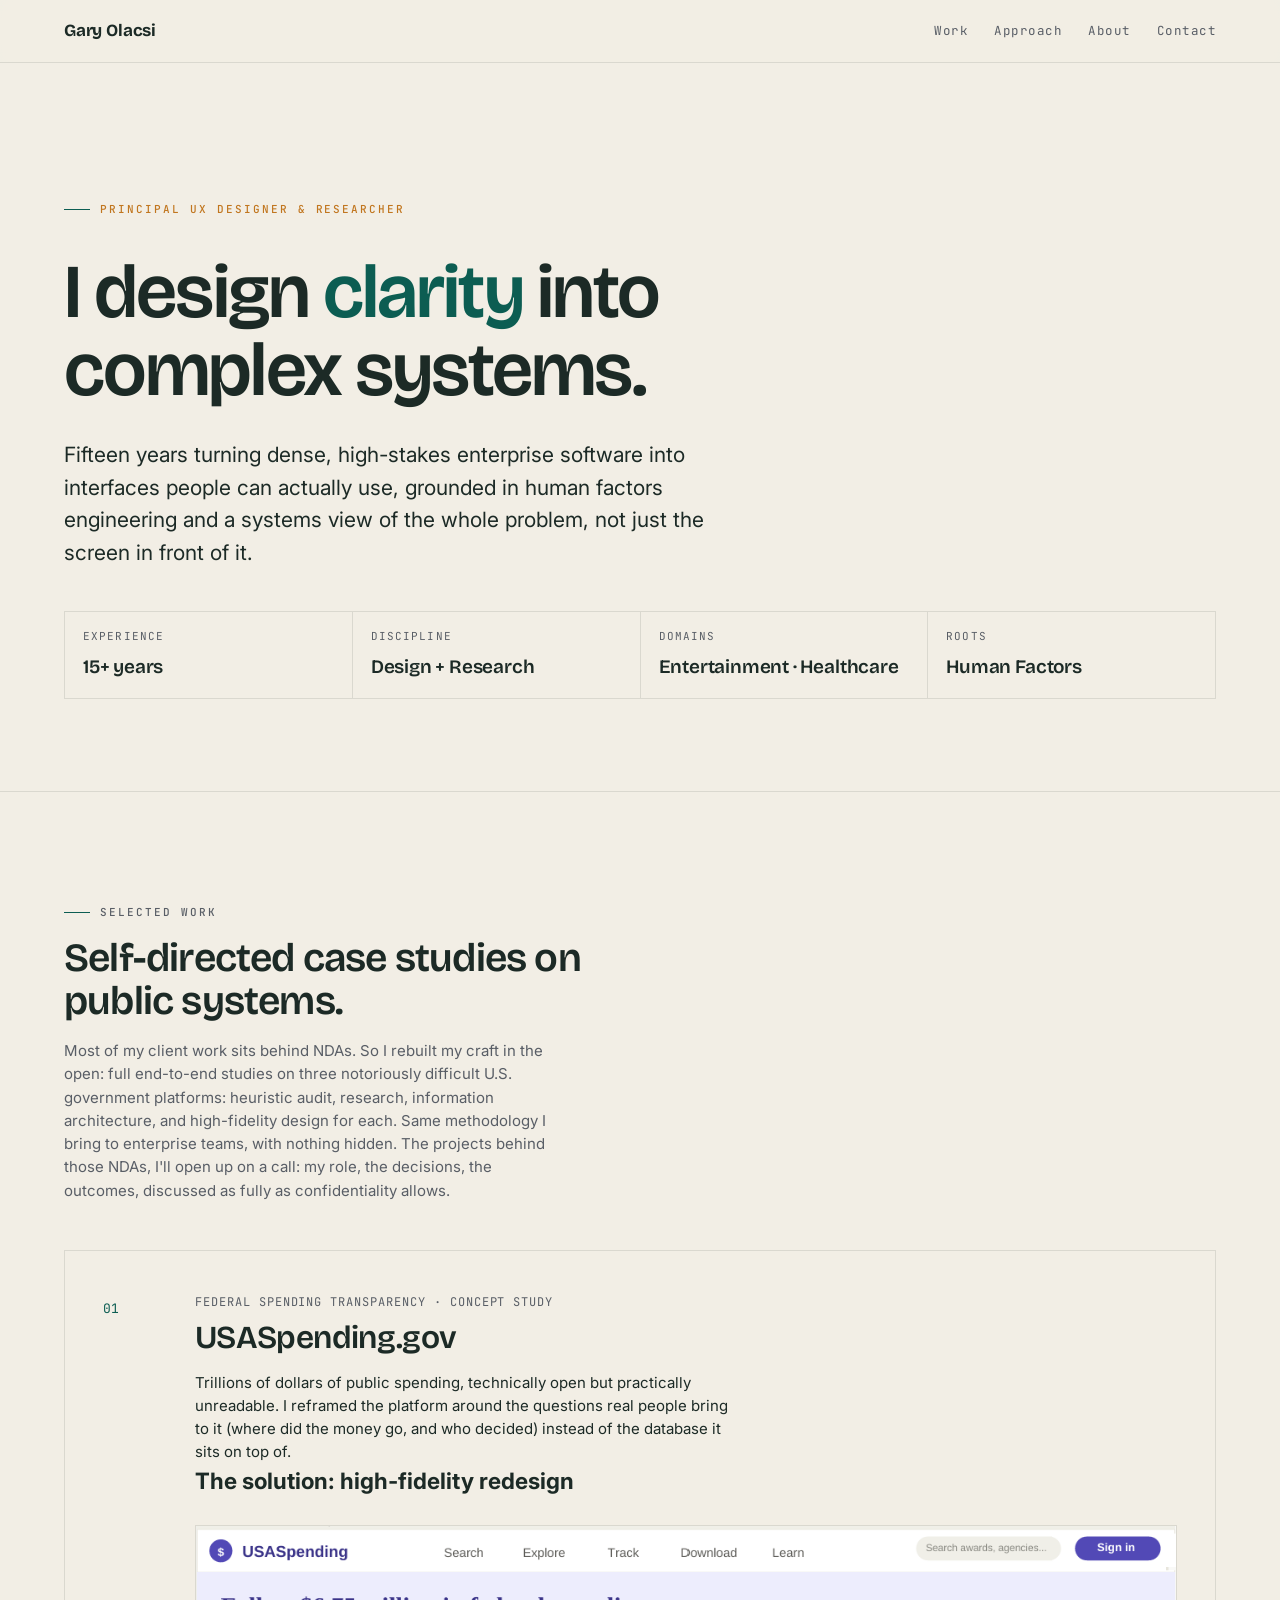
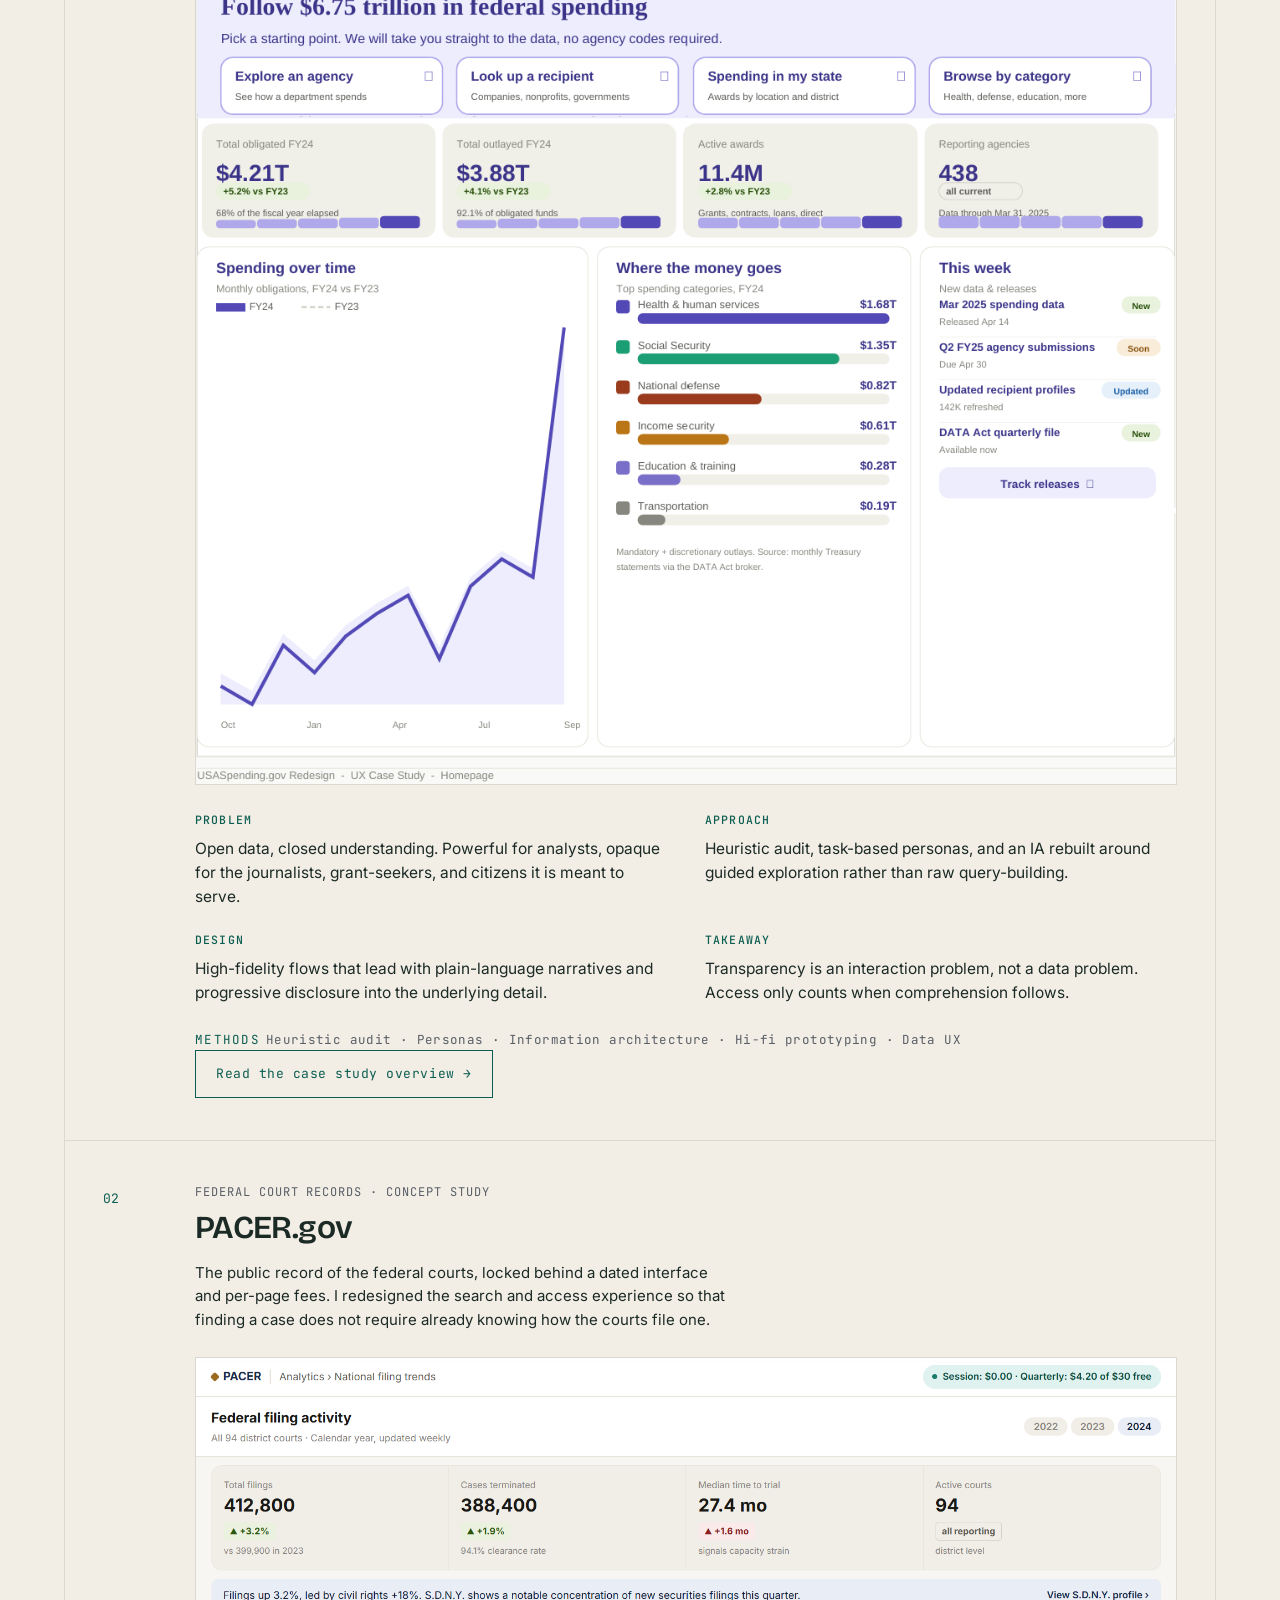
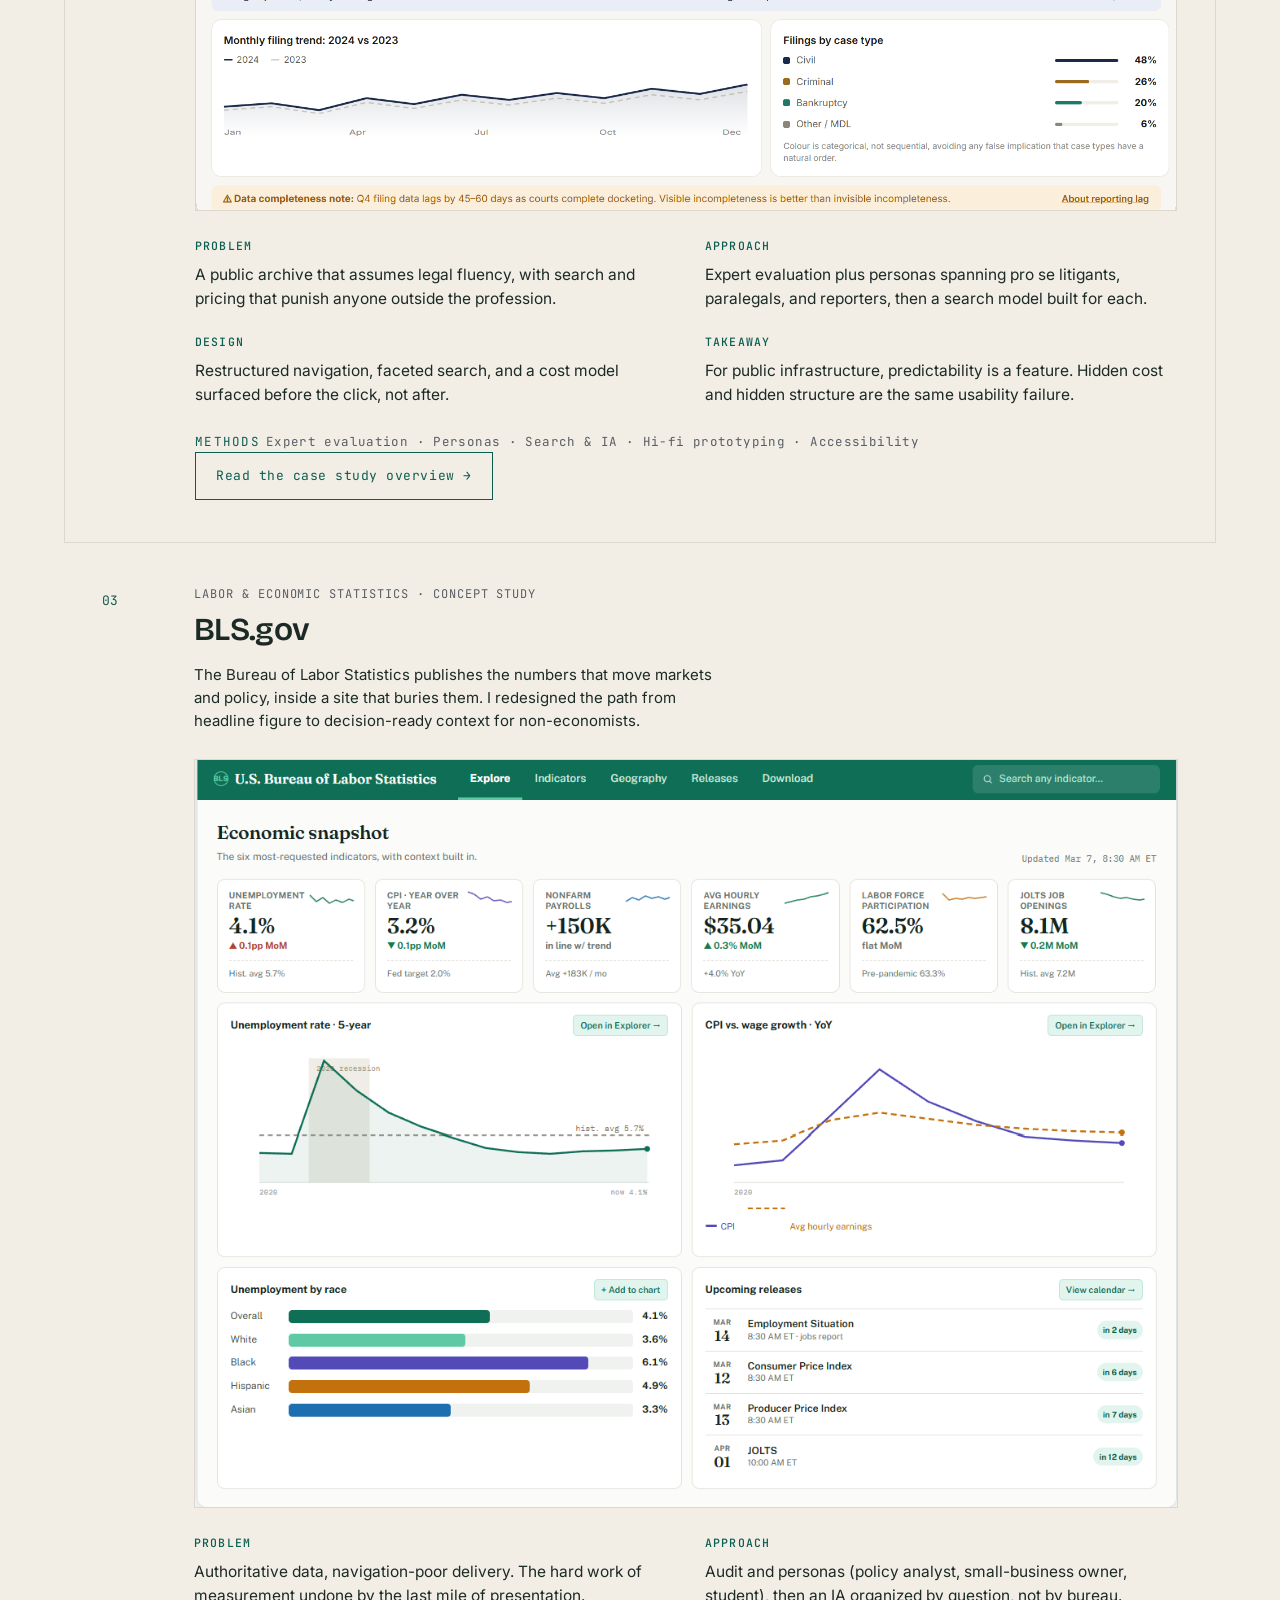
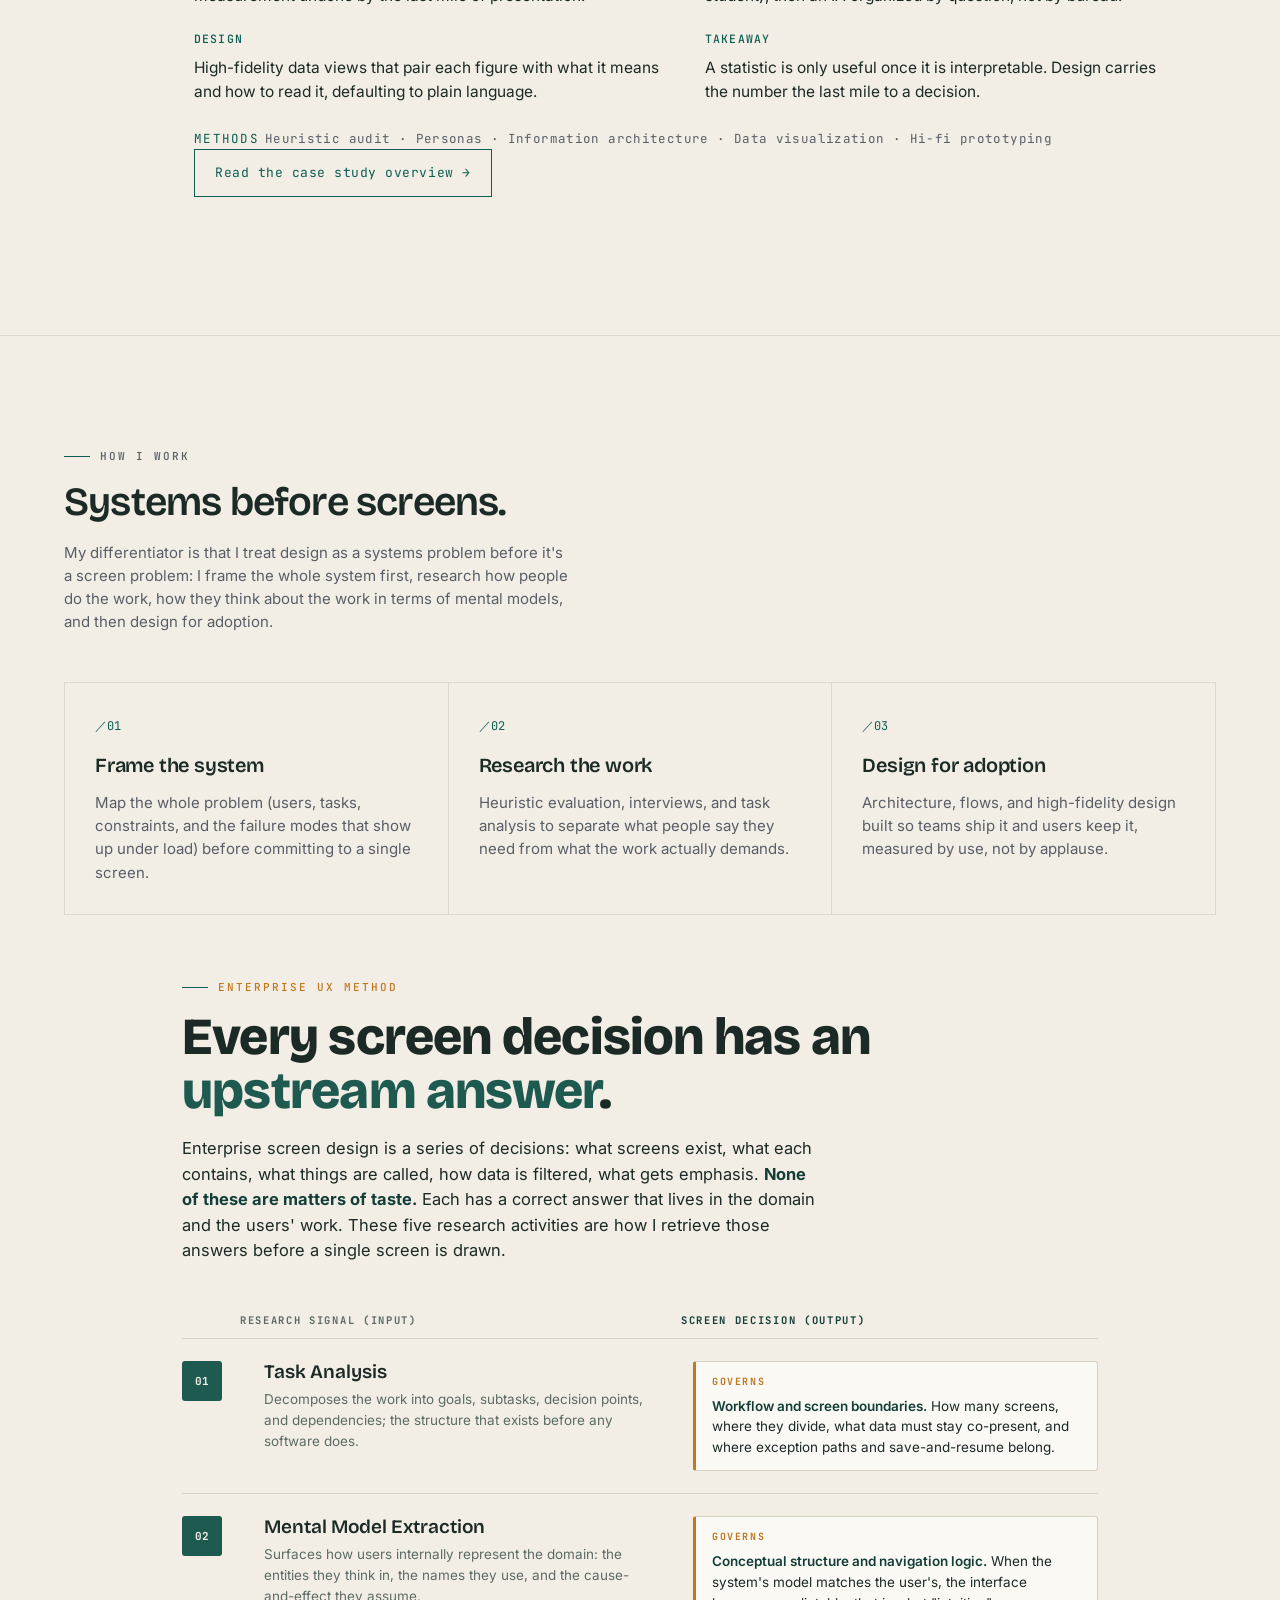
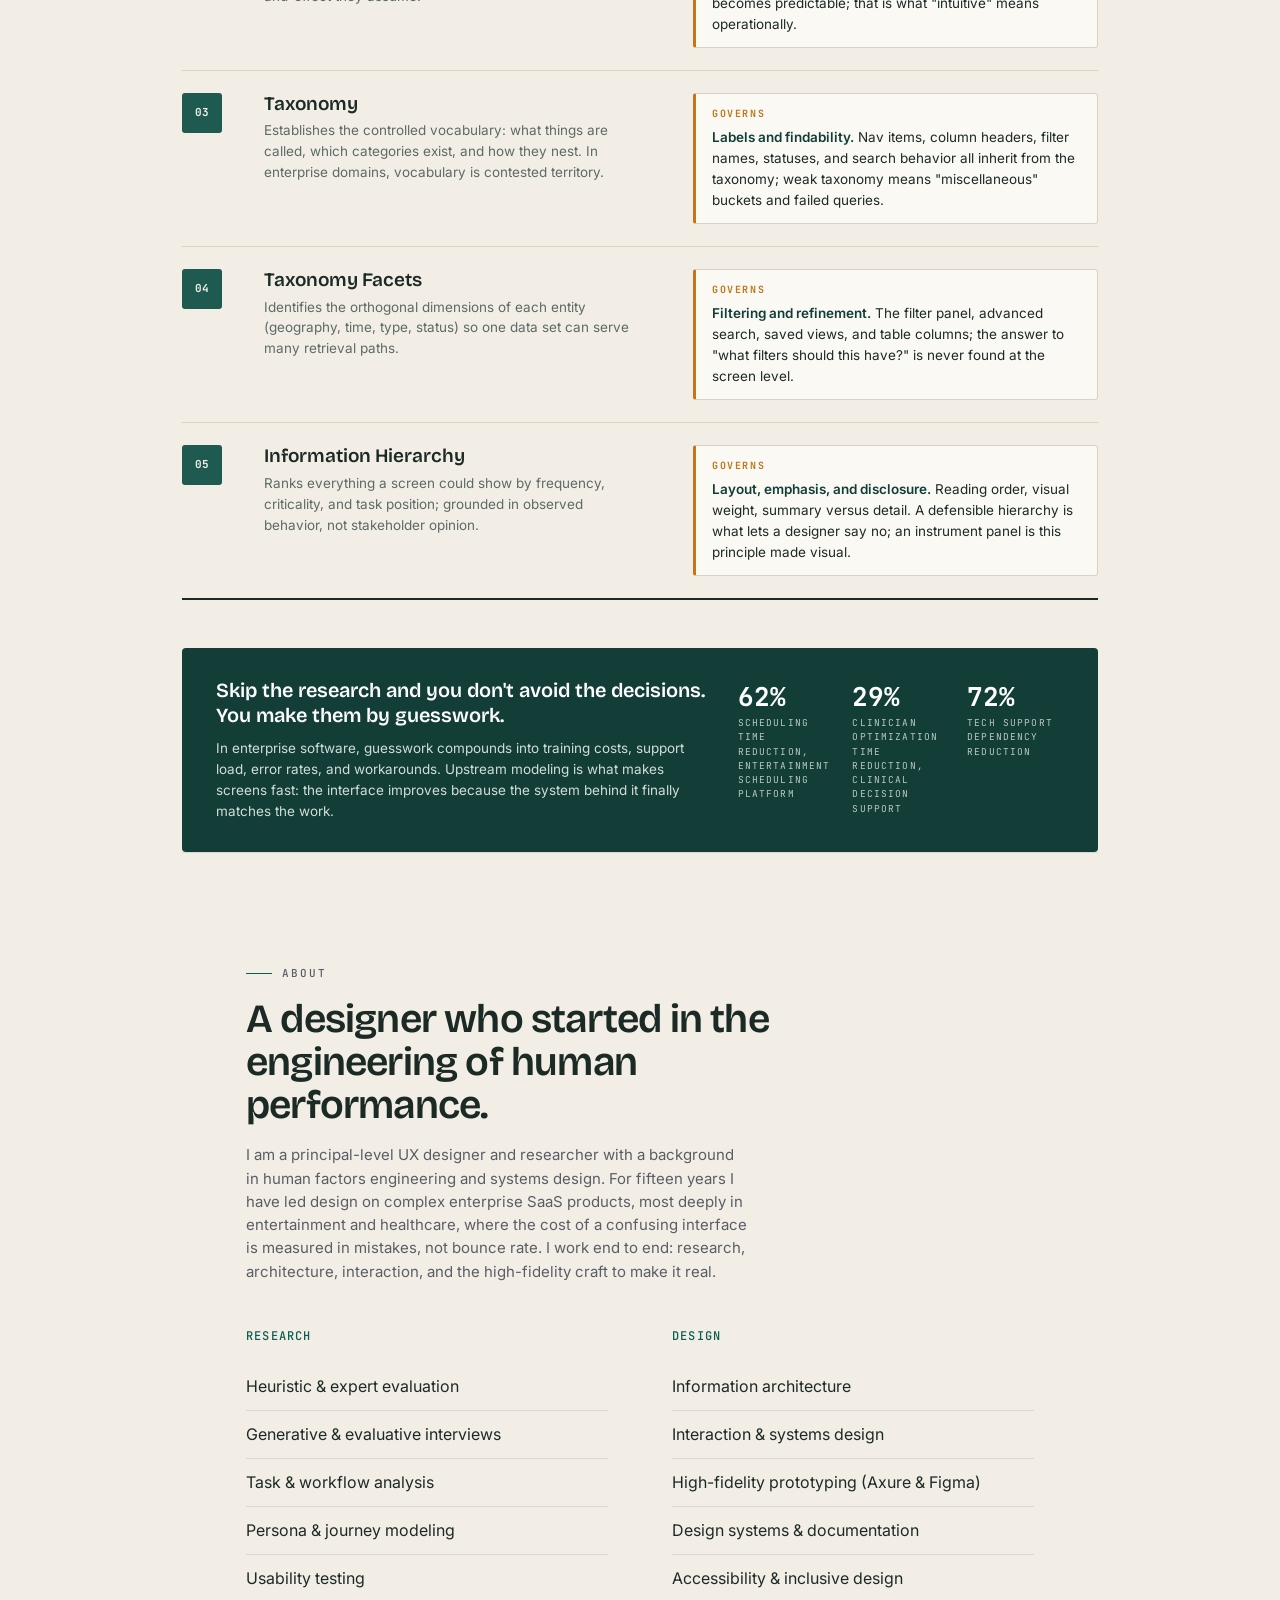
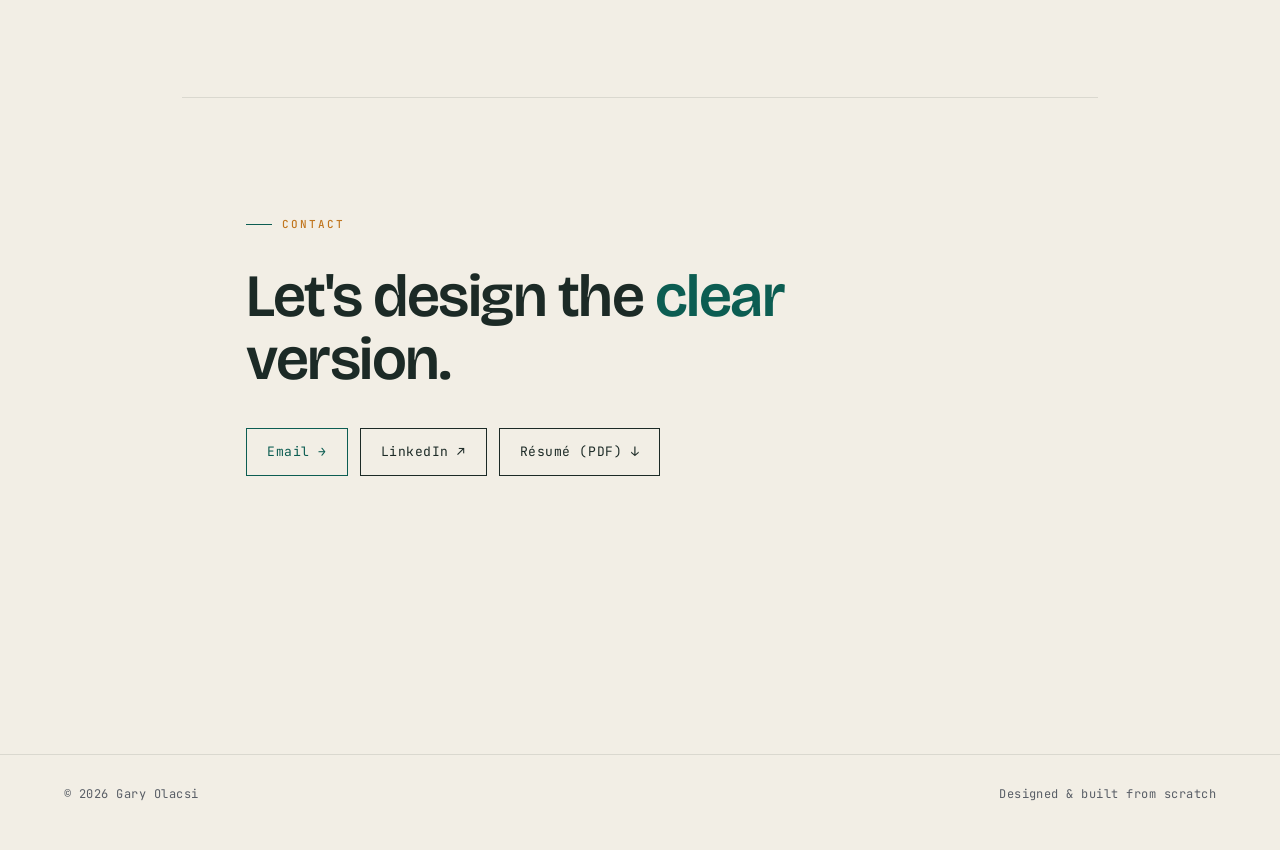
==== index.html @ 905a556c "Update index.html" ====
<!DOCTYPE html>
<html lang="en">
<head>
<meta charset="UTF-8" />
<meta name="viewport" content="width=device-width, initial-scale=1.0" />
<!-- EDIT: page title shown in the browser tab and search results -->
<title>Gary Olacsi, Principal UX Designer &amp; Researcher</title>
<meta name="description" content="Principal UX Designer and Researcher with a Human Factors background. Fifteen years designing clarity into complex enterprise systems across Entertainment and Healthcare." />

<link rel="preconnect" href="https://fonts.googleapis.com" />
<link rel="preconnect" href="https://fonts.gstatic.com" crossorigin />
<link href="https://fonts.googleapis.com/css2?family=Bricolage+Grotesque:opsz,wght@12..96,400;12..96,500;12..96,600;12..96,700&family=Inter:wght@400;500;600&family=JetBrains+Mono:wght@400;500&display=swap" rel="stylesheet" />

<link rel="stylesheet" href="styles.css" />
</head>
<body>

  <header class="topbar">
    <div class="wrap topbar-inner">
      <!-- EDIT: your name -->
      <a href="#top" class="brand">Gary Olacsi<span class="dot"></span></a>
      <nav class="nav" aria-label="Primary">
        <a href="#work">Work</a>
        <a href="#approach">Approach</a>
        <a href="#about">About</a>
        <a href="#contact">Contact</a>
      </nav>
    </div>
  </header>

  <main id="top">

    <!-- ============ HERO ============ -->
    <section class="hero">
      <div class="wrap">
        <p class="eyebrow reveal">Principal UX Designer &amp; Researcher</p>
        <h1 class="reveal">I design <em>clarity</em> into complex systems.</h1>
        <p class="hero-lede reveal">
          Fifteen years turning dense, high-stakes enterprise software into interfaces people
          can actually use, grounded in human factors engineering and a systems view of the
          whole problem, not just the screen in front of it.
        </p>

        <div class="hero-meta reveal">
          <div class="cell"><span class="k">Experience</span><span class="v">15+ years</span></div>
          <div class="cell"><span class="k">Discipline</span><span class="v">Design + Research</span></div>
          <div class="cell"><span class="k">Domains</span><span class="v">Entertainment · Healthcare</span></div>
          <div class="cell"><span class="k">Roots</span><span class="v">Human Factors</span></div>
        </div>
      </div>
    </section>

    <!-- ============ SELECTED WORK ============ -->
    <section id="work" class="band">
      <div class="wrap">
        <div class="band-head reveal">
          <p class="eyebrow">Selected work</p>
          <h2>Self-directed case studies on public systems.</h2>
          <p>
            Most of my client work sits behind NDAs.
            So I rebuilt my craft in the open:
            full end-to-end studies on three notoriously difficult U.S. government platforms:
            heuristic audit, research, information architecture, and high-fidelity design for each.
            Same methodology I bring to enterprise teams, with nothing hidden. The projects behind those NDAs, I'll open up on a call:
            my role, the decisions, the outcomes,
            discussed as fully as confidentiality allows.
          </p>
        </div>

        <div class="work-list">

          <!-- CASE 1 -->
          <article class="case reveal">
            <div class="case-index">01</div>
            <div>
              <p class="case-kicker">Federal spending transparency · concept study</p>
              <h3 class="case-title"><a href="usaspending.html">USASpending.gov</a></h3>
              <p class="case-summary">
                Trillions of dollars of public spending, technically open but practically unreadable.
                I reframed the platform around the questions real people bring to it (where did the
                money go, and who decided) instead of the database it sits on top of.
              
<h2>The solution: high-fidelity redesign</h2>
              
              <div class="shot">
                <img src="images/usaspending-hero.png" alt="USASpending.gov redesign key screen" />
              </div>

              <div class="case-grid">
                <div>
                  <h4>Problem</h4>
                  <p>Open data, closed understanding. Powerful for analysts, opaque for the journalists, grant-seekers, and citizens it is meant to serve.</p>
                </div>
                <div>
                  <h4>Approach</h4>
                  <p>Heuristic audit, task-based personas, and an IA rebuilt around guided exploration rather than raw query-building.</p>
                </div>
                <div>
                  <h4>Design</h4>
                  <p>High-fidelity flows that lead with plain-language narratives and progressive disclosure into the underlying detail.</p>
                </div>
                <div>
                  <h4>Takeaway</h4>
                  <p>Transparency is an interaction problem, not a data problem. Access only counts when comprehension follows.</p>
                </div>
              </div>

              <p class="case-methods">
                <span class="label">Methods</span>Heuristic audit · Personas · Information architecture · Hi-fi prototyping · Data UX
              </p>

              <!-- EDIT: point href at your report, e.g. reports/usaspending-report.pdf (or an external link) -->
              <a class="btn accent" href="usaspending.html">Read the case study overview  →</a>
          </div>

          </article>

          <!-- CASE 2 -->
          <article class="case reveal">
            <div class="case-index">02</div>
            <div>
              <p class="case-kicker">Federal court records · concept study</p>
              <h3 class="case-title"><a href="pacer.html">PACER.gov</a></h3>
              <p class="case-summary">
                The public record of the federal courts, locked behind a dated interface and
                per-page fees. I redesigned the search and access experience so that finding a
                case does not require already knowing how the courts file one.
              </p>

              <div class="shot">
                <img src="images/pacer-hero.png" alt="Pacer.gov redesign key screen" />
              </div>

              <div class="case-grid">
                <div>
                  <h4>Problem</h4>
                  <p>A public archive that assumes legal fluency, with search and pricing that punish anyone outside the profession.</p>
                </div>
                <div>
                  <h4>Approach</h4>
                  <p>Expert evaluation plus personas spanning pro se litigants, paralegals, and reporters, then a search model built for each.</p>
                </div>
                <div>
                  <h4>Design</h4>
                  <p>Restructured navigation, faceted search, and a cost model surfaced before the click, not after.</p>
                </div>
                <div>
                  <h4>Takeaway</h4>
                  <p>For public infrastructure, predictability is a feature. Hidden cost and hidden structure are the same usability failure.</p>
                </div>
              </div>

              <p class="case-methods">
                <span class="label">Methods</span>Expert evaluation · Personas · Search &amp; IA · Hi-fi prototyping · Accessibility
              </p>

              <!-- EDIT: point href at your report, e.g. reports/usaspending-report.pdf (or an external link) -->
              <a class="btn accent" href="pacer.html">Read the case study overview  →</a>
          </div>

            </div>
          </article>

          <!-- CASE 3 -->
          <article class="case reveal">
            <div class="case-index">03</div>
            <div>
              <p class="case-kicker">Labor &amp; economic statistics · concept study</p>
              <h3 class="case-title"><a href="bls.html">BLS.gov</a></h3>
              <p class="case-summary">
                The Bureau of Labor Statistics publishes the numbers that move markets and policy,
                inside a site that buries them. I redesigned the path from headline figure to
                decision-ready context for non-economists.
              </p>

              <div class="shot">
                <img src="images/bls-hero.png" alt="BLS.gov redesign key screen" />
              </div>

              <div class="case-grid">
                <div>
                  <h4>Problem</h4>
                  <p>Authoritative data, navigation-poor delivery. The hard work of measurement undone by the last mile of presentation.</p>
                </div>
                <div>
                  <h4>Approach</h4>
                  <p>Audit and personas (policy analyst, small-business owner, student), then an IA organized by question, not by bureau.</p>
                </div>
                <div>
                  <h4>Design</h4>
                  <p>High-fidelity data views that pair each figure with what it means and how to read it, defaulting to plain language.</p>
                </div>
                <div>
                  <h4>Takeaway</h4>
                  <p>A statistic is only useful once it is interpretable. Design carries the number the last mile to a decision.</p>
                </div>
              </div>

              <p class="case-methods">
                <span class="label">Methods</span>Heuristic audit · Personas · Information architecture · Data visualization · Hi-fi prototyping
              </p>

              <!-- EDIT: point href at your report, e.g. reports/usaspending-report.pdf (or an external link) -->
              <a class="btn accent" href="bls.html">Read the case study overview  →</a>
          </div>

          </article>

        </div>
      </div>
    </section>

    <!-- ============ APPROACH ============ -->
    <section id="approach" class="band">
      <div class="wrap">
        <div class="band-head reveal">
          <p class="eyebrow">How I work</p>
          <h2>Systems before screens.</h2>
          <p>
            My differentiator is that I treat design as a systems problem before it's a screen problem: I frame the whole system first, research how people do the work, how they think about the work in terms of mental models, and then design for adoption.
          </p>
        </div>

        <div class="approach-grid">
          <div class="col reveal">
            <span class="num">／01</span>
            <h3>Frame the system</h3>
            <p>Map the whole problem (users, tasks, constraints, and the failure modes that show up under load) before committing to a single screen.</p>
          </div>
          <div class="col reveal">
            <span class="num">／02</span>
            <h3>Research the work</h3>
            <p>Heuristic evaluation, interviews, and task analysis to separate what people say they need from what the work actually demands.</p>
          </div>
          <div class="col reveal">
            <span class="num">／03</span>
            <h3>Design for adoption</h3>
            <p>Architecture, flows, and high-fidelity design built so teams ship it and users keep it, measured by use, not by applause.</p>
          </div>
        </div>
      </div>
<!DOCTYPE html>
<html lang="en">
<head>
<meta charset="UTF-8">
<meta name="viewport" content="width=device-width, initial-scale=1.0">
<title>Systems Before Screens: Research to Screen Decisions | NavEase</title>
<link rel="preconnect" href="https://fonts.googleapis.com">
<link rel="preconnect" href="https://fonts.gstatic.com" crossorigin>
<link href="https://fonts.googleapis.com/css2?family=Bricolage+Grotesque:opsz,wght@12..96,500;12..96,600;12..96,800&family=Inter:wght@400;500;600&family=JetBrains+Mono:wght@400;500;700&display=swap" rel="stylesheet">
<style>
  :root {
    --paper: #F2EEE5;
    --panel: #FBF9F4;
    --ink: #1C2A26;
    --ink-soft: #5C6B65;
    --pine: #1E5A50;
    --pine-deep: #123E37;
    --pine-tint: #E2EBE7;
    --signal: #C1761F;
    --hairline: #D8D2C4;
    --mono: 'JetBrains Mono', monospace;
    --body: 'Inter', sans-serif;
    --display: 'Bricolage Grotesque', sans-serif;
  }

  * { margin: 0; padding: 0; box-sizing: border-box; }

  body {
    background: var(--paper);
    color: var(--ink);
    font-family: var(--body);
    font-size: 15px;
    line-height: 1.55;
    -webkit-font-smoothing: antialiased;
  }

  .sheet {
    max-width: 980px;
    margin: 0 auto;
    padding: 56px 32px 72px;
  }

  /* -- Masthead ------------------------------- */
  .masthead {
    display: flex;
    justify-content: space-between;
    align-items: baseline;
    border-bottom: 2px solid var(--ink);
    padding-bottom: 14px;
    margin-bottom: 40px;
  }
  .masthead .brand {
    font-family: var(--mono);
    font-size: 12px;
    font-weight: 700;
    letter-spacing: 0.14em;
    text-transform: uppercase;
    color: var(--pine-deep);
  }
  .masthead .doc-id {
    font-family: var(--mono);
    font-size: 11px;
    letter-spacing: 0.1em;
    color: var(--ink-soft);
    text-transform: uppercase;
  }

  /* -- Thesis block --------------------------- */
  .thesis { margin-bottom: 48px; max-width: 760px; }
  .eyebrow {
    font-family: var(--mono);
    font-size: 11px;
    font-weight: 500;
    letter-spacing: 0.18em;
    text-transform: uppercase;
    color: var(--signal);
    margin-bottom: 14px;
  }
  h1 {
    font-family: var(--display);
    font-weight: 800;
    font-size: clamp(34px, 5.4vw, 52px);
    line-height: 1.04;
    letter-spacing: -0.015em;
    margin-bottom: 18px;
  }
  h1 em {
    font-style: normal;
    color: var(--pine);
  }
  .thesis p {
    font-size: 16.5px;
    color: var(--ink);
    max-width: 640px;
  }
  .thesis p strong { color: var(--pine-deep); }

  /* -- Chain rail layout ----------------------- */
  .chain-head {
    display: grid;
    grid-template-columns: 1fr 1fr;
    gap: 24px;
    font-family: var(--mono);
    font-size: 10.5px;
    font-weight: 700;
    letter-spacing: 0.16em;
    text-transform: uppercase;
    color: var(--ink-soft);
    padding: 0 0 10px 58px;
    border-bottom: 1px solid var(--hairline);
    margin-bottom: 0;
  }
  .chain-head .col-out { color: var(--pine-deep); }

  .channel {
    display: grid;
    grid-template-columns: 58px 1fr 1fr;
    gap: 0 24px;
    padding: 22px 0;
    border-bottom: 1px solid var(--hairline);
    position: relative;
  }
  .channel:last-of-type { border-bottom: 2px solid var(--ink); }

  .ch-id {
    font-family: var(--mono);
    font-size: 11px;
    font-weight: 700;
    color: var(--paper);
    background: var(--pine);
    width: 40px;
    height: 40px;
    display: flex;
    align-items: center;
    justify-content: center;
    border-radius: 3px;
  }

  .ch-in h2 {
    font-family: var(--display);
    font-weight: 600;
    font-size: 19px;
    line-height: 1.15;
    margin-bottom: 6px;
  }
  .ch-in p {
    font-size: 13.5px;
    color: var(--ink-soft);
    max-width: 380px;
  }

  .ch-out {
    background: var(--panel);
    border: 1px solid var(--hairline);
    border-left: 3px solid var(--signal);
    border-radius: 3px;
    padding: 12px 16px;
  }
  .ch-out .governs {
    font-family: var(--mono);
    font-size: 10px;
    font-weight: 700;
    letter-spacing: 0.16em;
    text-transform: uppercase;
    color: var(--signal);
    margin-bottom: 6px;
  }
  .ch-out p {
    font-size: 13.5px;
    color: var(--ink);
  }
  .ch-out p strong { color: var(--pine-deep); font-weight: 600; }

  /* -- Synthesis strip ------------------------- */
  .synthesis {
    margin-top: 48px;
    background: var(--pine-deep);
    color: var(--pine-tint);
    border-radius: 4px;
    padding: 30px 34px;
    display: grid;
    grid-template-columns: 1.5fr 1fr;
    gap: 32px;
    align-items: center;
  }
  .synthesis h3 {
    font-family: var(--display);
    font-weight: 600;
    font-size: 20px;
    line-height: 1.25;
    color: #FFFFFF;
    margin-bottom: 10px;
  }
  .synthesis p {
    font-size: 13.5px;
    color: var(--pine-tint);
    opacity: 0.92;
  }
  .gauges {
    display: grid;
    grid-template-columns: repeat(3, 1fr);
    gap: 18px;
    text-align: left;
  }
  .gauge .value {
    font-family: var(--mono);
    font-size: 26px;
    font-weight: 700;
    color: #FFFFFF;
    line-height: 1;
  }
  .gauge .label {
    font-family: var(--mono);
    font-size: 9.5px;
    letter-spacing: 0.12em;
    text-transform: uppercase;
    margin-top: 6px;
    color: var(--pine-tint);
    opacity: 0.8;
    line-height: 1.5;
  }

  .footer-note {
    margin-top: 26px;
    display: flex;
    justify-content: space-between;
    font-family: var(--mono);
    font-size: 10.5px;
    letter-spacing: 0.1em;
    text-transform: uppercase;
    color: var(--ink-soft);
  }

  @media (max-width: 760px) {
    .chain-head { display: none; }
    .channel { grid-template-columns: 48px 1fr; }
    .ch-id { width: 34px; height: 34px; font-size: 10px; }
    .ch-out { grid-column: 2; margin-top: 12px; }
    .synthesis { grid-template-columns: 1fr; }
    .footer-note { flex-direction: column; gap: 6px; }
  }

  @media print {
    body { background: #FFFFFF; }
    .sheet { padding: 24px; }
  }
</style>
</head>
<body>
<div class="sheet">
  <section class="thesis">
    <div class="eyebrow">Enterprise UX Method</div>
    <h1>Every screen decision has an <em>upstream answer</em>.</h1>
    <p>Enterprise screen design is a series of decisions: what screens exist, what each contains, what things are called, how data is filtered, what gets emphasis. <strong>None of these are matters of taste.</strong> Each has a correct answer that lives in the domain and the users' work. These five research activities are how I retrieve those answers before a single screen is drawn.</p>
  </section>

  <div class="chain-head">
    <span class="col-in">Research Signal (Input)</span>
    <span class="col-out">Screen Decision (Output)</span>
  </div>

  <article class="channel">
    <div class="ch-id">01</div>
    <div class="ch-in">
      <h2>Task Analysis</h2>
      <p>Decomposes the work into goals, subtasks, decision points, and dependencies; the structure that exists before any software does.</p>
    </div>
    <div class="ch-out">
      <div class="governs">Governs</div>
      <p><strong>Workflow and screen boundaries.</strong> How many screens, where they divide, what data must stay co-present, and where exception paths and save-and-resume belong.</p>
    </div>
  </article>

  <article class="channel">
    <div class="ch-id">02</div>
    <div class="ch-in">
      <h2>Mental Model Extraction</h2>
      <p>Surfaces how users internally represent the domain: the entities they think in, the names they use, and the cause-and-effect they assume.</p>
    </div>
    <div class="ch-out">
      <div class="governs">Governs</div>
      <p><strong>Conceptual structure and navigation logic.</strong> When the system's model matches the user's, the interface becomes predictable; that is what "intuitive" means operationally.</p>
    </div>
  </article>

  <article class="channel">
    <div class="ch-id">03</div>
    <div class="ch-in">
      <h2>Taxonomy</h2>
      <p>Establishes the controlled vocabulary: what things are called, which categories exist, and how they nest. In enterprise domains, vocabulary is contested territory.</p>
    </div>
    <div class="ch-out">
      <div class="governs">Governs</div>
      <p><strong>Labels and findability.</strong> Nav items, column headers, filter names, statuses, and search behavior all inherit from the taxonomy; weak taxonomy means "miscellaneous" buckets and failed queries.</p>
    </div>
  </article>

  <article class="channel">
    <div class="ch-id">04</div>
    <div class="ch-in">
      <h2>Taxonomy Facets</h2>
      <p>Identifies the orthogonal dimensions of each entity (geography, time, type, status) so one data set can serve many retrieval paths.</p>
    </div>
    <div class="ch-out">
      <div class="governs">Governs</div>
      <p><strong>Filtering and refinement.</strong> The filter panel, advanced search, saved views, and table columns; the answer to "what filters should this have?" is never found at the screen level.</p>
    </div>
  </article>

  <article class="channel">
    <div class="ch-id">05</div>
    <div class="ch-in">
      <h2>Information Hierarchy</h2>
      <p>Ranks everything a screen could show by frequency, criticality, and task position; grounded in observed behavior, not stakeholder opinion.</p>
    </div>
    <div class="ch-out">
      <div class="governs">Governs</div>
      <p><strong>Layout, emphasis, and disclosure.</strong> Reading order, visual weight, summary versus detail. A defensible hierarchy is what lets a designer say no; an instrument panel is this principle made visual.</p>
    </div>
  </article>

  <section class="synthesis">
    <div>
      <h3>Skip the research and you don't avoid the decisions. You make them by guesswork.</h3>
      <p>In enterprise software, guesswork compounds into training costs, support load, error rates, and workarounds. Upstream modeling is what makes screens fast: the interface improves because the system behind it finally matches the work.</p>
    </div>
    <div class="gauges">
      <div class="gauge">
        <div class="value">62%</div>
        <div class="label">Scheduling time reduction, entertainment scheduling platform</div>
      </div>
      <div class="gauge">
        <div class="value">29%</div>
        <div class="label">Clinician optimization time reduction, clinical decision support</div>
      </div>
      <div class="gauge">
        <div class="value">72%</div>
        <div class="label">Tech support dependency reduction</div>
      </div>
    </div>
  </section>

    <!-- ============ ABOUT / CAPABILITIES ============ -->
    <section id="about" class="band">
      <div class="wrap">
        <div class="band-head reveal">
          <p class="eyebrow">About</p>
          <h2>A designer who started in the engineering of human performance.</h2>
          <p>
            I am a principal-level UX designer and researcher with a background in human factors
            engineering and systems design. For fifteen years I have led design on complex
            enterprise SaaS products, most deeply in entertainment and healthcare, where the
            cost of a confusing interface is measured in mistakes, not bounce rate. I work end to
            end: research, architecture, interaction, and the high-fidelity craft to make it real.
          </p>
        </div>

        <div class="cap-wrap reveal">
          <div class="cap-block">
            <h3>Research</h3>
            <ul>
              <li>Heuristic &amp; expert evaluation</li>
              <li>Generative &amp; evaluative interviews</li>
              <li>Task &amp; workflow analysis</li>
              <li>Persona &amp; journey modeling</li>
              <li>Usability testing</li>
            </ul>
          </div>
          <div class="cap-block">
            <h3>Design</h3>
            <ul>
              <li>Information architecture</li>
              <li>Interaction &amp; systems design</li>
              <li>High-fidelity prototyping (Axure & Figma)</li>
              <li>Design systems &amp; documentation</li>
              <li>Accessibility &amp; inclusive design</li>
            </ul>
          </div>
        </div>
      </div>
    </section>

    <!-- ============ CONTACT ============ -->
    <section id="contact" class="contact">
      <div class="wrap">
        <p class="eyebrow reveal">Contact</p>
        <h2 class="reveal">Let's design the <em>clear</em> version.</h2>
        <div class="contact-links reveal">
          <!-- EDIT every link below -->
          <a class="btn accent" href="mailto:golacsi@gmail.com">Email →</a>
          <a class="btn" href="https://www.linkedin.com/in/garyolacsi/" target="_blank" rel="noopener">LinkedIn ↗</a>
          <a class="btn" href="GaryOlacsiResume2026.pdf" target="_blank" rel="noopener">Résumé (PDF) ↓</a>
        </div>
      </div>
    </section>

  </main>

  <footer>
    <div class="wrap foot-inner">
      <p>© <span id="year"></span> Gary Olacsi</p>
      <p>Designed &amp; built from scratch</p>
    </div>
  </footer>

  <script>
    document.getElementById("year").textContent = new Date().getFullYear();

    // scroll reveal
    var els = document.querySelectorAll(".reveal");
    if ("IntersectionObserver" in window && !window.matchMedia("(prefers-reduced-motion: reduce)").matches) {
      var io = new IntersectionObserver(function (entries) {
        entries.forEach(function (e) {
          if (e.isIntersecting) { e.target.classList.add("in"); io.unobserve(e.target); }
        });
      }, { threshold: 0.12 });
      els.forEach(function (el) { io.observe(el); });
    } else {
      els.forEach(function (el) { el.classList.add("in"); });
    }
  </script>

</body>
</html>
---- styles.css ----
/* ============================================================
   Portfolio: shared design system
   Edit colors and fonts here once; every page updates.
   ============================================================ */

:root {
  --paper:      #F6F5F1;
  --paper-2:    #EFEEE8;
  --ink:        #16191C;
  --muted:      #595E66;
  --line:       #DAD8CF;
  --accent:     #0C5D52;
  --accent-ink: #073A33;
  --accent-tint:#E5ECE9;

  --display: "Bricolage Grotesque", ui-sans-serif, system-ui, sans-serif;
  --body:    "Inter", ui-sans-serif, system-ui, sans-serif;
  --mono:    "JetBrains Mono", ui-monospace, "SFMono-Regular", monospace;

  --maxw: 1320px;
  --wide: 1500px;
  --readw: 70ch;
  --gutter: clamp(20px, 5vw, 64px);
}

* { box-sizing: border-box; }
html { scroll-behavior: smooth; }
@media (prefers-reduced-motion: reduce) { html { scroll-behavior: auto; } }

body {
  margin: 0;
  background: var(--paper);
  color: var(--ink);
  font-family: var(--body);
  font-size: 17px;
  line-height: 1.6;
  -webkit-font-smoothing: antialiased;
  text-rendering: optimizeLegibility;
}

a { color: inherit; }

.wrap {
  max-width: var(--maxw);
  margin: 0 auto;
  padding-left: var(--gutter);
  padding-right: var(--gutter);
}

/* ---------- monospace readout / eyebrow system (the signature) ---------- */
.readout {
  font-family: var(--mono);
  font-size: 12px;
  letter-spacing: 0.08em;
  text-transform: uppercase;
  color: var(--muted);
}
.eyebrow {
  font-family: var(--mono);
  font-size: 12px;
  letter-spacing: 0.14em;
  text-transform: uppercase;
  color: var(--accent);
  display: inline-flex;
  align-items: center;
  gap: 10px;
}
.eyebrow::before {
  content: "";
  width: 26px;
  height: 1px;
  background: var(--accent);
  display: inline-block;
}

/* ---------- top bar ---------- */
.topbar {
  position: sticky;
  top: 0;
  z-index: 50;
  background: color-mix(in srgb, var(--paper) 86%, transparent);
  backdrop-filter: saturate(140%) blur(8px);
  border-bottom: 1px solid var(--line);
}
.topbar-inner {
  display: flex;
  align-items: center;
  justify-content: space-between;
  height: 62px;
}
.brand {
  font-family: var(--display);
  font-weight: 700;
  font-size: 17px;
  letter-spacing: -0.01em;
  text-decoration: none;
}
.brand .dot { color: var(--accent); }
.nav { display: flex; gap: 26px; align-items: center; }
.nav a {
  font-family: var(--mono);
  font-size: 12.5px;
  letter-spacing: 0.04em;
  text-decoration: none;
  color: var(--muted);
  padding: 4px 0;
  border-bottom: 1px solid transparent;
  transition: color .18s ease, border-color .18s ease;
}
.nav a:hover, .nav a:focus-visible { color: var(--ink); border-color: var(--accent); }
@media (max-width: 680px) { .nav.primary { display: none; } }

/* back link used on case study pages */
.back-link {
  font-family: var(--mono);
  font-size: 12.5px;
  letter-spacing: 0.04em;
  text-decoration: none;
  color: var(--muted);
  display: inline-flex;
  gap: 8px;
  transition: color .18s ease;
}
.back-link:hover, .back-link:focus-visible { color: var(--accent); }

/* ---------- hero ---------- */
.hero { padding: clamp(56px, 11vw, 130px) 0 clamp(48px, 8vw, 92px); }
.hero h1 {
  font-family: var(--display);
  font-weight: 600;
  font-size: clamp(34px, 6.4vw, 76px);
  line-height: 1.02;
  letter-spacing: -0.025em;
  margin: 22px 0 0;
  max-width: 16ch;
}
.hero h1 em { font-style: normal; color: var(--accent); }
.hero-lede {
  margin: 30px 0 0;
  font-size: clamp(17px, 2.1vw, 21px);
  line-height: 1.55;
  max-width: 54ch;
  color: var(--ink);
}
.hero-meta {
  margin-top: 42px;
  display: grid;
  grid-template-columns: repeat(4, minmax(0,1fr));
  gap: 1px;
  background: var(--line);
  border: 1px solid var(--line);
}
.hero-meta .cell { background: var(--paper); padding: 16px 18px; }
.hero-meta .k { display: block; font-family: var(--mono); font-size: 11px; letter-spacing: 0.1em; text-transform: uppercase; color: var(--muted); }
.hero-meta .v { display: block; margin-top: 7px; font-family: var(--display); font-weight: 600; font-size: clamp(15px, 1.8vw, 19px); letter-spacing: -0.01em; }
@media (max-width: 1080px) { .hero-meta { grid-template-columns: repeat(2,1fr); } }

/* ---------- generic section frame ---------- */
.band { padding: clamp(54px, 8vw, 96px) 0; border-top: 1px solid var(--line); }
.band-head { max-width: 60ch; }
.band-head h2 {
  font-family: var(--display);
  font-weight: 600;
  font-size: clamp(26px, 3.6vw, 40px);
  line-height: 1.08;
  letter-spacing: -0.02em;
  margin: 16px 0 0;
}
.band-head p { color: var(--muted); margin: 16px 0 0; max-width: 56ch; }

/* ---------- selected work (home) ---------- */
.work-list { margin-top: 48px; display: grid; gap: 1px; background: var(--line); border: 1px solid var(--line); }
.case {
  background: var(--paper);
  display: grid;
  grid-template-columns: 64px 1fr;
  gap: 0 28px;
  padding: clamp(26px, 4vw, 42px) clamp(22px, 3vw, 38px);
  transition: background .2s ease;
}
.case:hover { background: var(--paper-2); }
.case-index { font-family: var(--mono); font-size: 13px; color: var(--accent); padding-top: 6px; }
.case-title {
  font-family: var(--display);
  font-weight: 600;
  font-size: clamp(22px, 3vw, 32px);
  letter-spacing: -0.02em;
  line-height: 1.1;
  margin: 0;
}
.case-title a { text-decoration: none; transition: color .18s ease; }
.case-title a:hover, .case-title a:focus-visible { color: var(--accent); }
.case-kicker { font-family: var(--mono); font-size: 12px; letter-spacing: 0.08em; text-transform: uppercase; color: var(--muted); margin: 0 0 8px; }
.case-summary { margin: 16px 0 0; max-width: 60ch; color: var(--ink); }

.case-grid { display: grid; grid-template-columns: repeat(2, minmax(0,1fr)); gap: 22px 38px; margin-top: 26px; }
.case-grid h4 { font-family: var(--mono); font-size: 11.5px; letter-spacing: 0.1em; text-transform: uppercase; color: var(--accent); margin: 0 0 8px; font-weight: 500; }
.case-grid p { margin: 0; font-size: 15.5px; line-height: 1.55; color: var(--ink); }
@media (max-width: 620px) { .case-grid { grid-template-columns: 1fr; } }

/* methods: a plain readout line, NOT clickable chips */
.case-methods {
  margin-top: 24px;
  font-family: var(--mono);
  font-size: 12.5px;
  letter-spacing: 0.03em;
  color: var(--muted);
  line-height: 1.7;
}
.case-methods .label { color: var(--accent); text-transform: uppercase; letter-spacing: 0.1em; margin-right: 6px; }

/* the one real link out of each card */
.case-cta {
  margin-top: 26px;
  display: inline-flex;
  align-items: center;
  gap: 9px;
  font-family: var(--mono);
  font-size: 13px;
  letter-spacing: 0.03em;
  color: var(--accent);
  text-decoration: none;
  border-bottom: 1px solid transparent;
  padding-bottom: 2px;
  transition: border-color .18s ease, gap .18s ease;
}
.case-cta:hover, .case-cta:focus-visible { border-color: var(--accent); gap: 14px; }

/* image slot the user can drop a screenshot into */
.shot {
  margin-top: 26px;
  aspect-ratio: 16 / 8;
  border: 1px dashed var(--line);
  background:
    repeating-linear-gradient(135deg, transparent 0 12px, rgba(12,93,82,0.03) 12px 13px),
    var(--paper-2);
  display: flex;
  align-items: center;
  justify-content: center;
  text-align: center;
  overflow: hidden;
}
.shot.tall { aspect-ratio: 16 / 10; }
.shot span { font-family: var(--mono); font-size: 12px; letter-spacing: 0.06em; color: var(--muted); padding: 0 16px; }
.shot img { width: 100%; height: auto; display: block; }

@media (max-width: 560px) {
  .case { grid-template-columns: 1fr; gap: 6px; }
  .case-index { padding-top: 0; }
}

/* ---------- approach ---------- */
.approach-grid { margin-top: 48px; display: grid; grid-template-columns: repeat(3, 1fr); gap: 1px; background: var(--line); border: 1px solid var(--line); }
.approach-grid .col { background: var(--paper); padding: 30px clamp(22px,2.4vw,30px); }
.approach-grid .num { font-family: var(--mono); font-size: 12px; color: var(--accent); }
.approach-grid h3 { font-family: var(--display); font-weight: 600; font-size: 20px; letter-spacing: -0.01em; margin: 14px 0 10px; }
.approach-grid p { margin: 0; font-size: 15px; color: var(--muted); line-height: 1.55; }
@media (max-width: 760px) { .approach-grid { grid-template-columns: 1fr; } }

/* ---------- capabilities ---------- */
.cap-wrap { margin-top: 44px; display: grid; grid-template-columns: 1fr 1fr; gap: clamp(28px, 5vw, 72px); }
.cap-block h3 { font-family: var(--mono); font-size: 12px; letter-spacing: 0.1em; text-transform: uppercase; color: var(--accent); margin: 0 0 18px; font-weight: 500; }
.cap-block ul { list-style: none; margin: 0; padding: 0; }
.cap-block li { padding: 11px 0; border-top: 1px solid var(--line); font-size: 16px; }
.cap-block li:first-child { border-top: none; }
@media (max-width: 640px) { .cap-wrap { grid-template-columns: 1fr; gap: 36px; } }

/* ---------- contact ---------- */
.contact { border-top: 1px solid var(--line); padding: clamp(60px, 9vw, 110px) 0; }
.contact h2 {
  font-family: var(--display);
  font-weight: 600;
  font-size: clamp(30px, 5.2vw, 60px);
  letter-spacing: -0.025em;
  line-height: 1.04;
  margin: 18px 0 0;
  max-width: 18ch;
}
.contact h2 em { font-style: normal; color: var(--accent); }
.contact-links { margin-top: 38px; display: flex; flex-wrap: wrap; gap: 12px; }
.btn {
  font-family: var(--mono);
  font-size: 13px;
  letter-spacing: 0.04em;
  text-decoration: none;
  padding: 13px 20px;
  border: 1px solid var(--ink);
  display: inline-flex;
  align-items: center;
  gap: 9px;
  transition: background .18s ease, color .18s ease, border-color .18s ease;
}
.btn:hover, .btn:focus-visible { background: var(--ink); color: var(--paper); }
.btn.accent { border-color: var(--accent); color: var(--accent); }
.btn.accent:hover, .btn.accent:focus-visible { background: var(--accent); color: var(--paper); border-color: var(--accent); }

/* ============================================================
   CASE STUDY DETAIL PAGES
   ============================================================ */

/* wide container: lets hero images run larger than the text column */
.wrap-wide {
  max-width: var(--wide);
  margin: 0 auto;
  padding-left: var(--gutter);
  padding-right: var(--gutter);
}

/* large landscape hero image under the case study hero */
.cs-shot {
  margin-top: clamp(34px, 6vw, 64px);
  aspect-ratio: 16 / 7;
}

/* readable prose column */
.prose { max-width: var(--readw); }
.prose p { margin: 0 0 18px; }
.prose p:last-child { margin-bottom: 0; }
.prose strong { font-weight: 600; }

/* research personas */
.persona-grid {
  margin-top: 40px;
  display: grid;
  grid-template-columns: repeat(3, 1fr);
  gap: 1px;
  background: var(--line);
  border: 1px solid var(--line);
}
.persona { background: var(--paper); padding: 26px clamp(20px,2vw,26px); }
.persona .role { font-family: var(--display); font-weight: 600; font-size: 19px; letter-spacing: -0.01em; margin: 0 0 4px; }
.persona .tagline { font-family: var(--mono); font-size: 11px; letter-spacing: 0.08em; text-transform: uppercase; color: var(--accent); margin: 0 0 16px; }
.persona dl { margin: 0; }
.persona dt { font-family: var(--mono); font-size: 11px; letter-spacing: 0.06em; text-transform: uppercase; color: var(--muted); margin-top: 14px; }
.persona dd { margin: 5px 0 0; font-size: 14.5px; line-height: 1.5; }
@media (max-width: 760px) { .persona-grid { grid-template-columns: 1fr; } }

/* a numbered IA / decision list */
.steps { margin-top: 36px; counter-reset: step; list-style: none; padding: 0; max-width: var(--readw); }
.steps li {
  counter-increment: step;
  position: relative;
  padding: 20px 0 20px 56px;
  border-top: 1px solid var(--line);
}
.steps li::before {
  content: counter(step, decimal-leading-zero);
  position: absolute;
  left: 0; top: 20px;
  font-family: var(--mono);
  font-size: 13px;
  color: var(--accent);
}
.steps h4 { font-family: var(--display); font-weight: 600; font-size: 18px; letter-spacing: -0.01em; margin: 0 0 6px; }
.steps p { margin: 0; color: var(--muted); font-size: 15px; }

/* two-up screen grid on detail pages */
.shot-row { margin-top: 36px; display: grid; grid-template-columns: 1fr 1fr; gap: 18px; }
.shot-row .shot { margin-top: 0; aspect-ratio: 4 / 3; }
@media (max-width: 640px) { .shot-row { grid-template-columns: 1fr; } }

/* full report call-to-action */
.report { border-top: 1px solid var(--line); padding: clamp(48px, 7vw, 84px) 0; }
.report-card {
  border: 1px solid var(--line);
  background: var(--accent-tint);
  padding: clamp(28px, 4vw, 46px);
  display: grid;
  grid-template-columns: 1fr auto;
  gap: 22px 48px;
  align-items: center;
}
.report-card .rc-text h2 {
  font-family: var(--display);
  font-weight: 600;
  font-size: clamp(24px, 3vw, 34px);
  letter-spacing: -0.02em;
  line-height: 1.1;
  margin: 14px 0 0;
}
.report-card .rc-text p { margin: 12px 0 0; color: var(--muted); max-width: 56ch; }
.report-card .btn { white-space: nowrap; background: var(--paper); }
.report-card .btn.accent:hover, .report-card .btn.accent:focus-visible { background: var(--accent); color: var(--paper); }
@media (max-width: 680px) { .report-card { grid-template-columns: 1fr; } }

/* prev / next pager */
.pager { border-top: 1px solid var(--line); }
.pager-inner { display: flex; justify-content: space-between; align-items: center; gap: 16px; padding: 34px 0; flex-wrap: wrap; }
.pager a {
  text-decoration: none;
  font-family: var(--mono);
  font-size: 13px;
  letter-spacing: 0.03em;
  color: var(--muted);
  display: inline-flex;
  flex-direction: column;
  gap: 4px;
  transition: color .18s ease;
}
.pager a:hover, .pager a:focus-visible { color: var(--accent); }
.pager a .lbl { font-size: 11px; letter-spacing: 0.1em; text-transform: uppercase; color: var(--accent); }
.pager a.next { text-align: right; }

/* ---------- footer ---------- */
footer { border-top: 1px solid var(--line); padding: 30px 0 46px; }
.foot-inner { display: flex; justify-content: space-between; flex-wrap: wrap; gap: 14px; }
.foot-inner p { margin: 0; font-family: var(--mono); font-size: 12px; letter-spacing: 0.04em; color: var(--muted); }

/* ---------- reveal animation ---------- */
.reveal { opacity: 0; transform: translateY(16px); transition: opacity .6s ease, transform .6s ease; }
.reveal.in { opacity: 1; transform: none; }
@media (prefers-reduced-motion: reduce) {
  .reveal { opacity: 1; transform: none; transition: none; }
}

/* ============================================================
   FILLED IMAGE SLOTS
   When a .shot actually contains an image (rather than the
   dashed placeholder), drop the fixed aspect ratio and the
   placeholder framing. The box then sizes itself to the image's
   own proportions, so the full screenshot is shown at its native
   shape: no crop, no letterbox, every pixel visible. Placed last
   so it overrides .shot, .shot.tall, .cs-shot, and .shot-row .shot
   regardless of their aspect-ratio rules above.
   ============================================================ */
.shot:has(img) {
  aspect-ratio: auto;       /* let height follow the image, not a fixed ratio */
  display: block;
  border: 1px solid var(--line);
  background: none;
  overflow: hidden;
}
.shot:has(img) img {
  width: 100%;
  height: auto;             /* full image at native proportions, scaled to width */
  display: block;
}
/* the original markup wraps some images in a <span>; make that wrapper
   transparent to layout so it never constrains the image */
.shot span:has(img) {
  display: contents;
  padding: 0;
}

:focus-visible { outline: 2px solid var(--accent); outline-offset: 3px; }
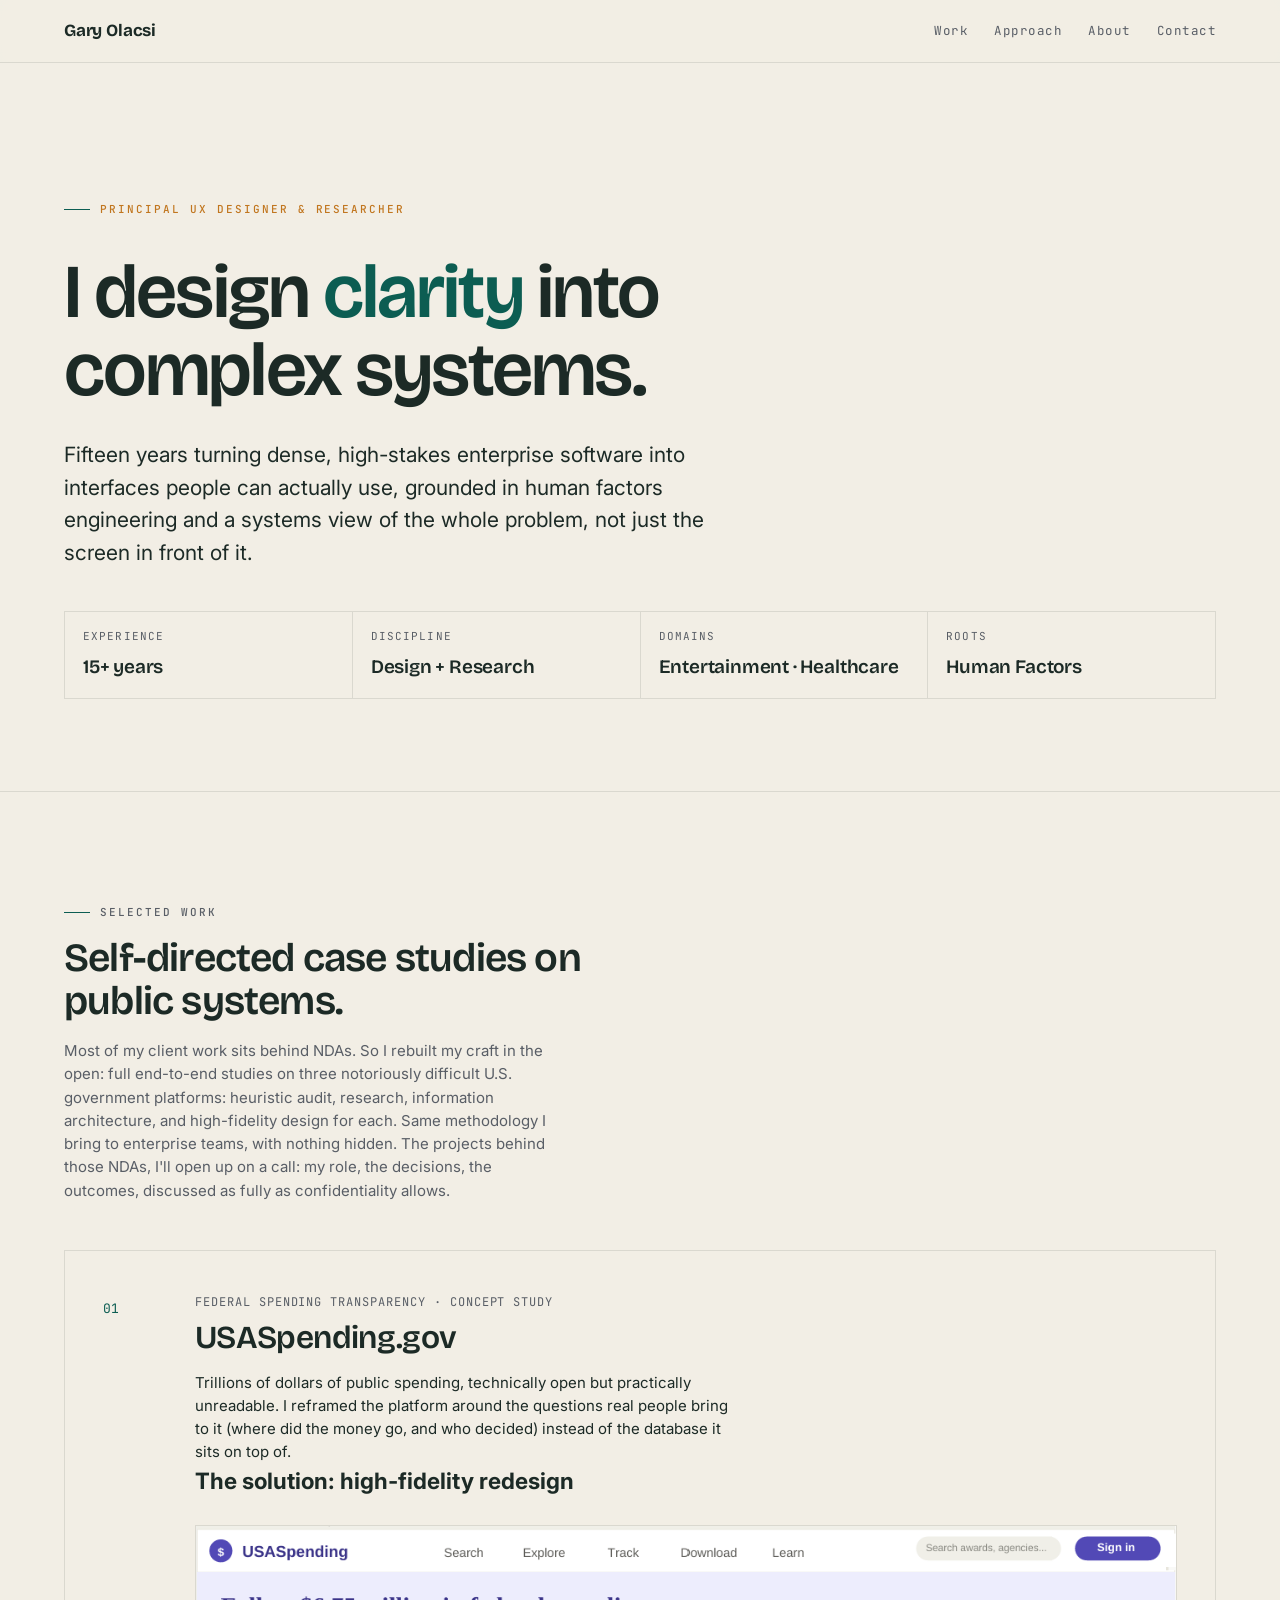
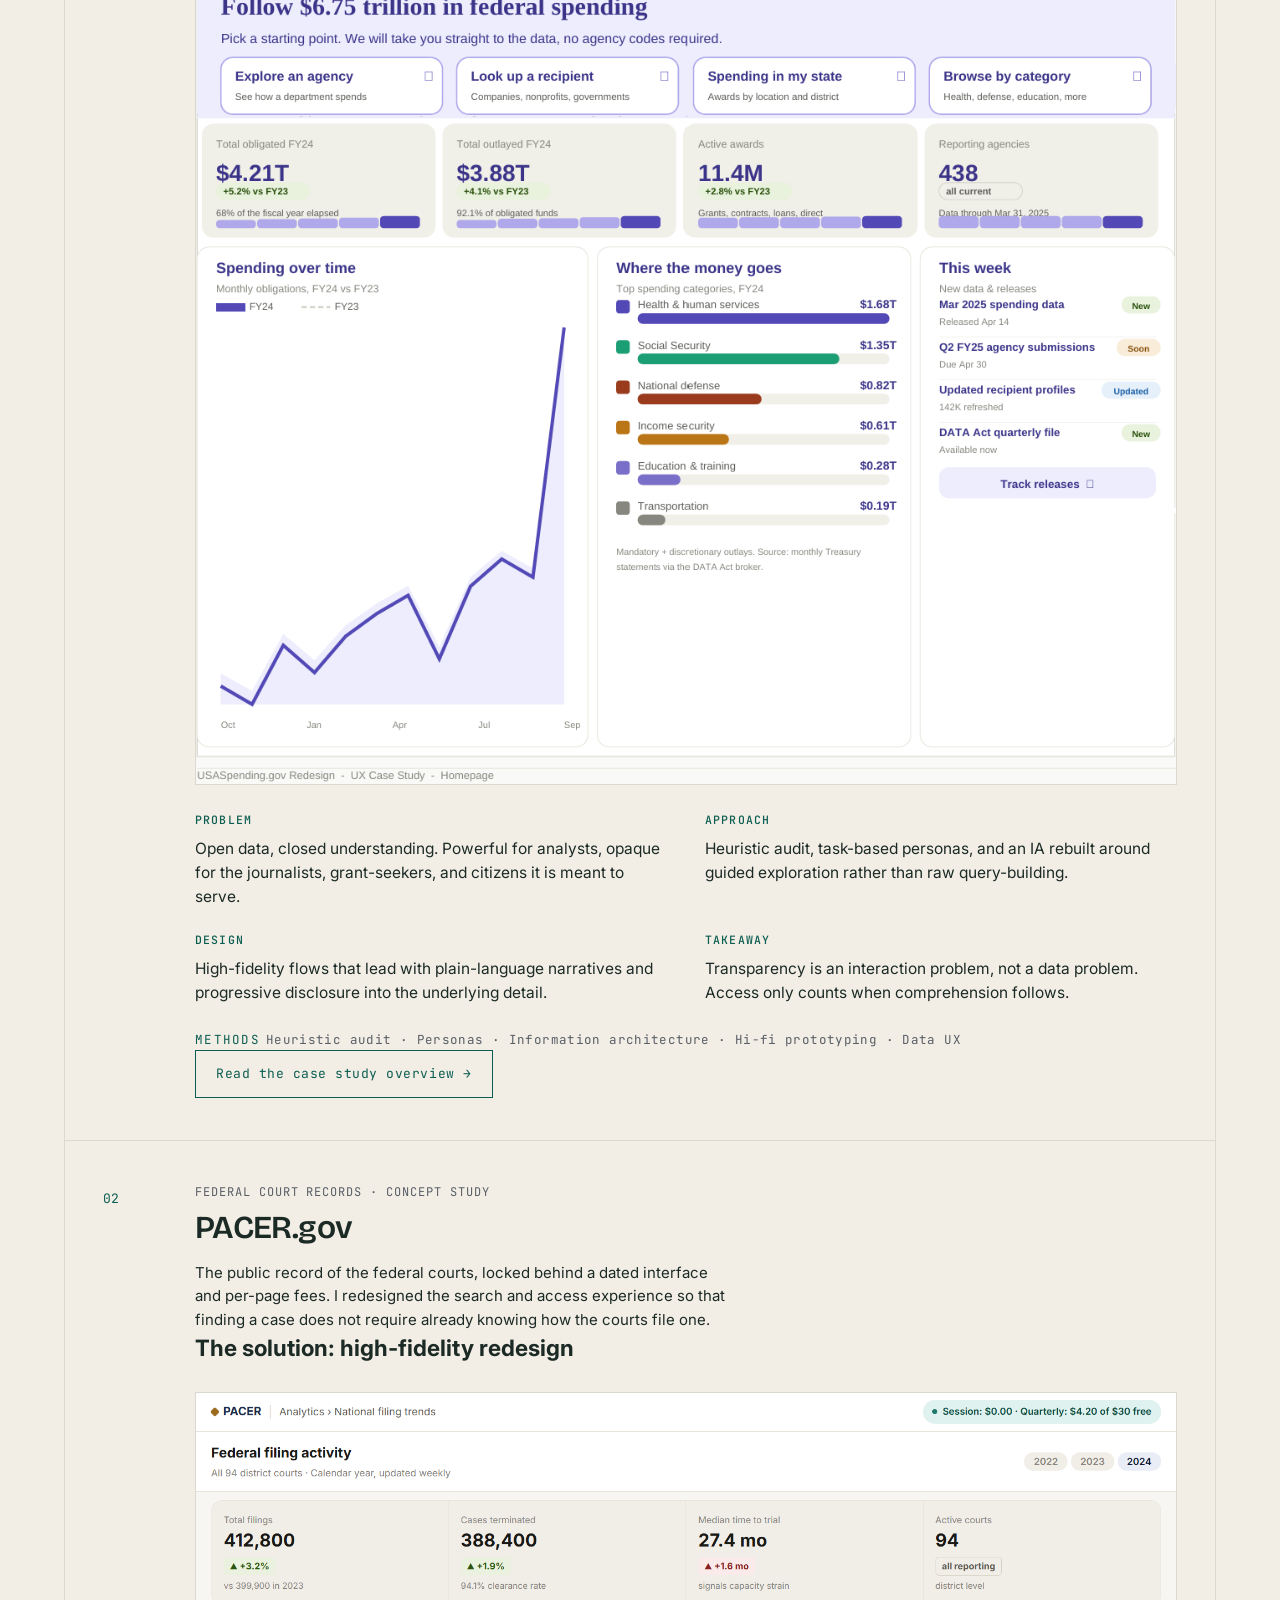
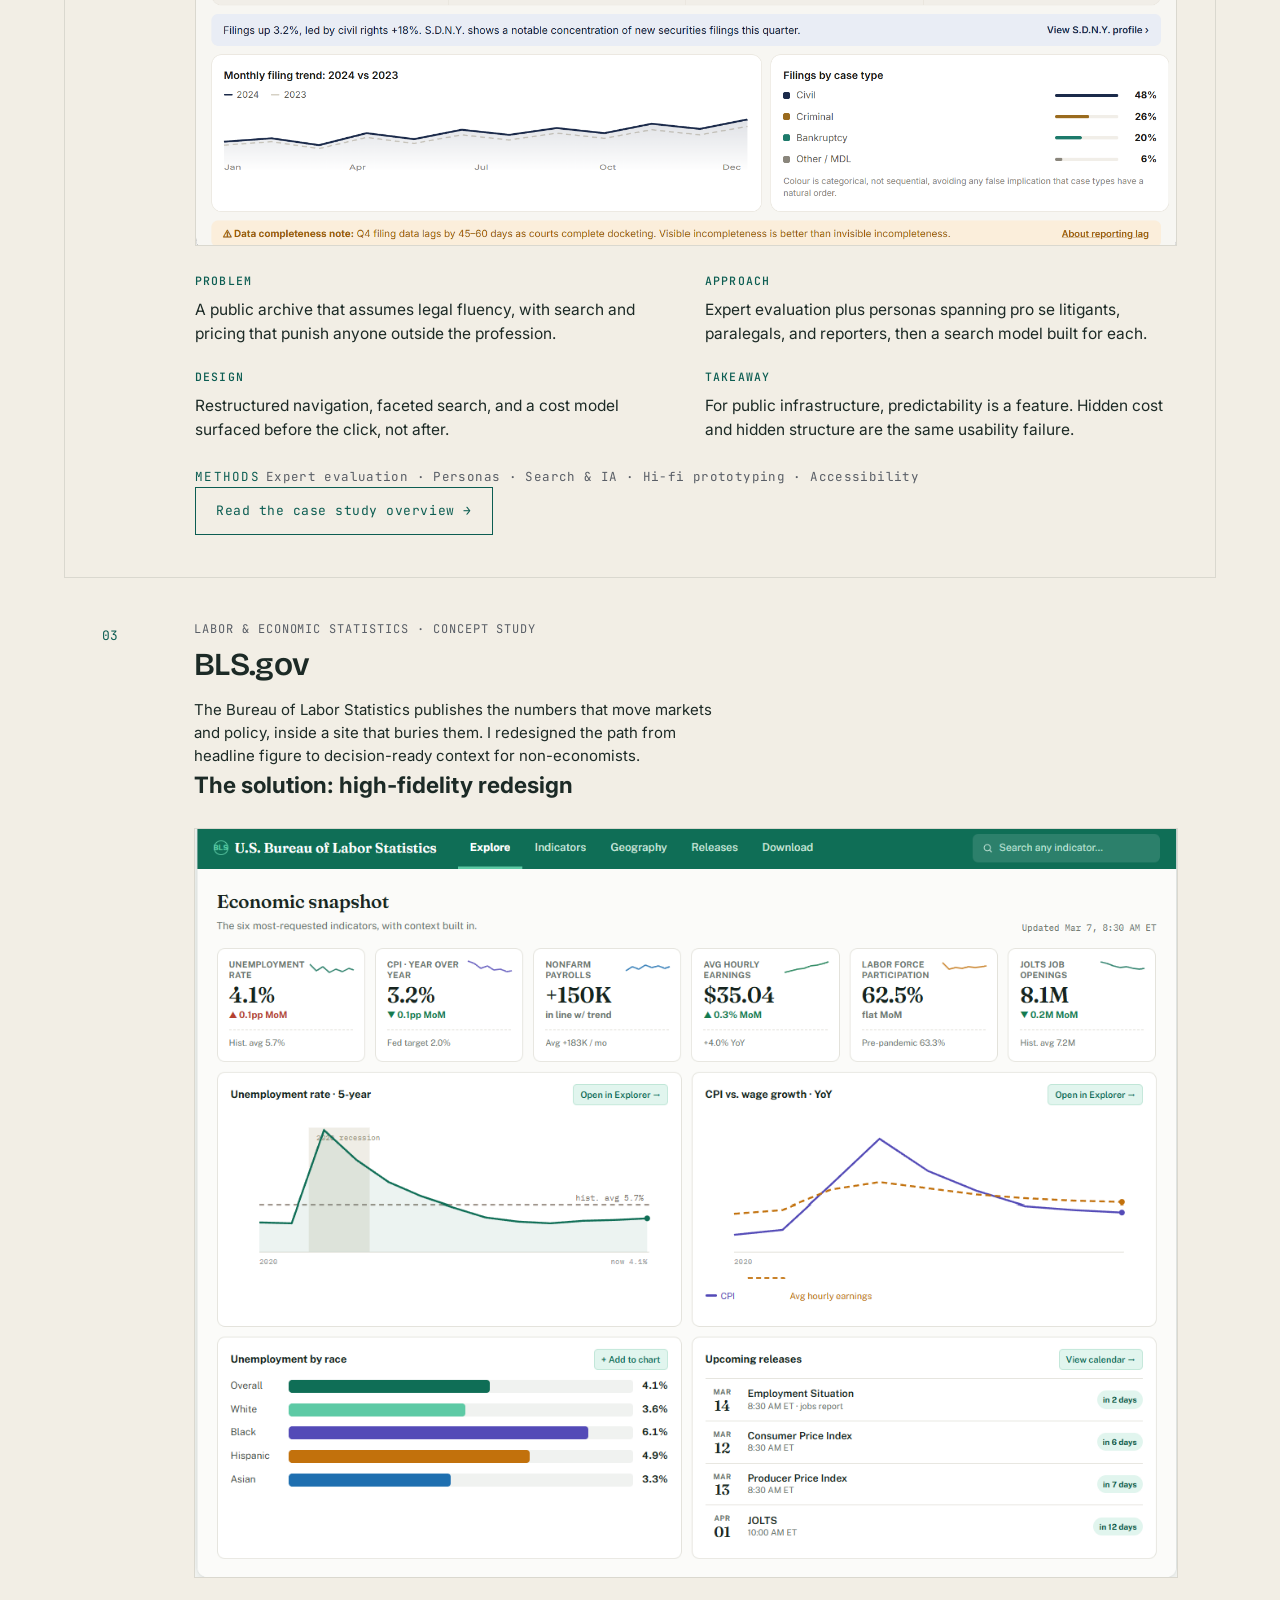
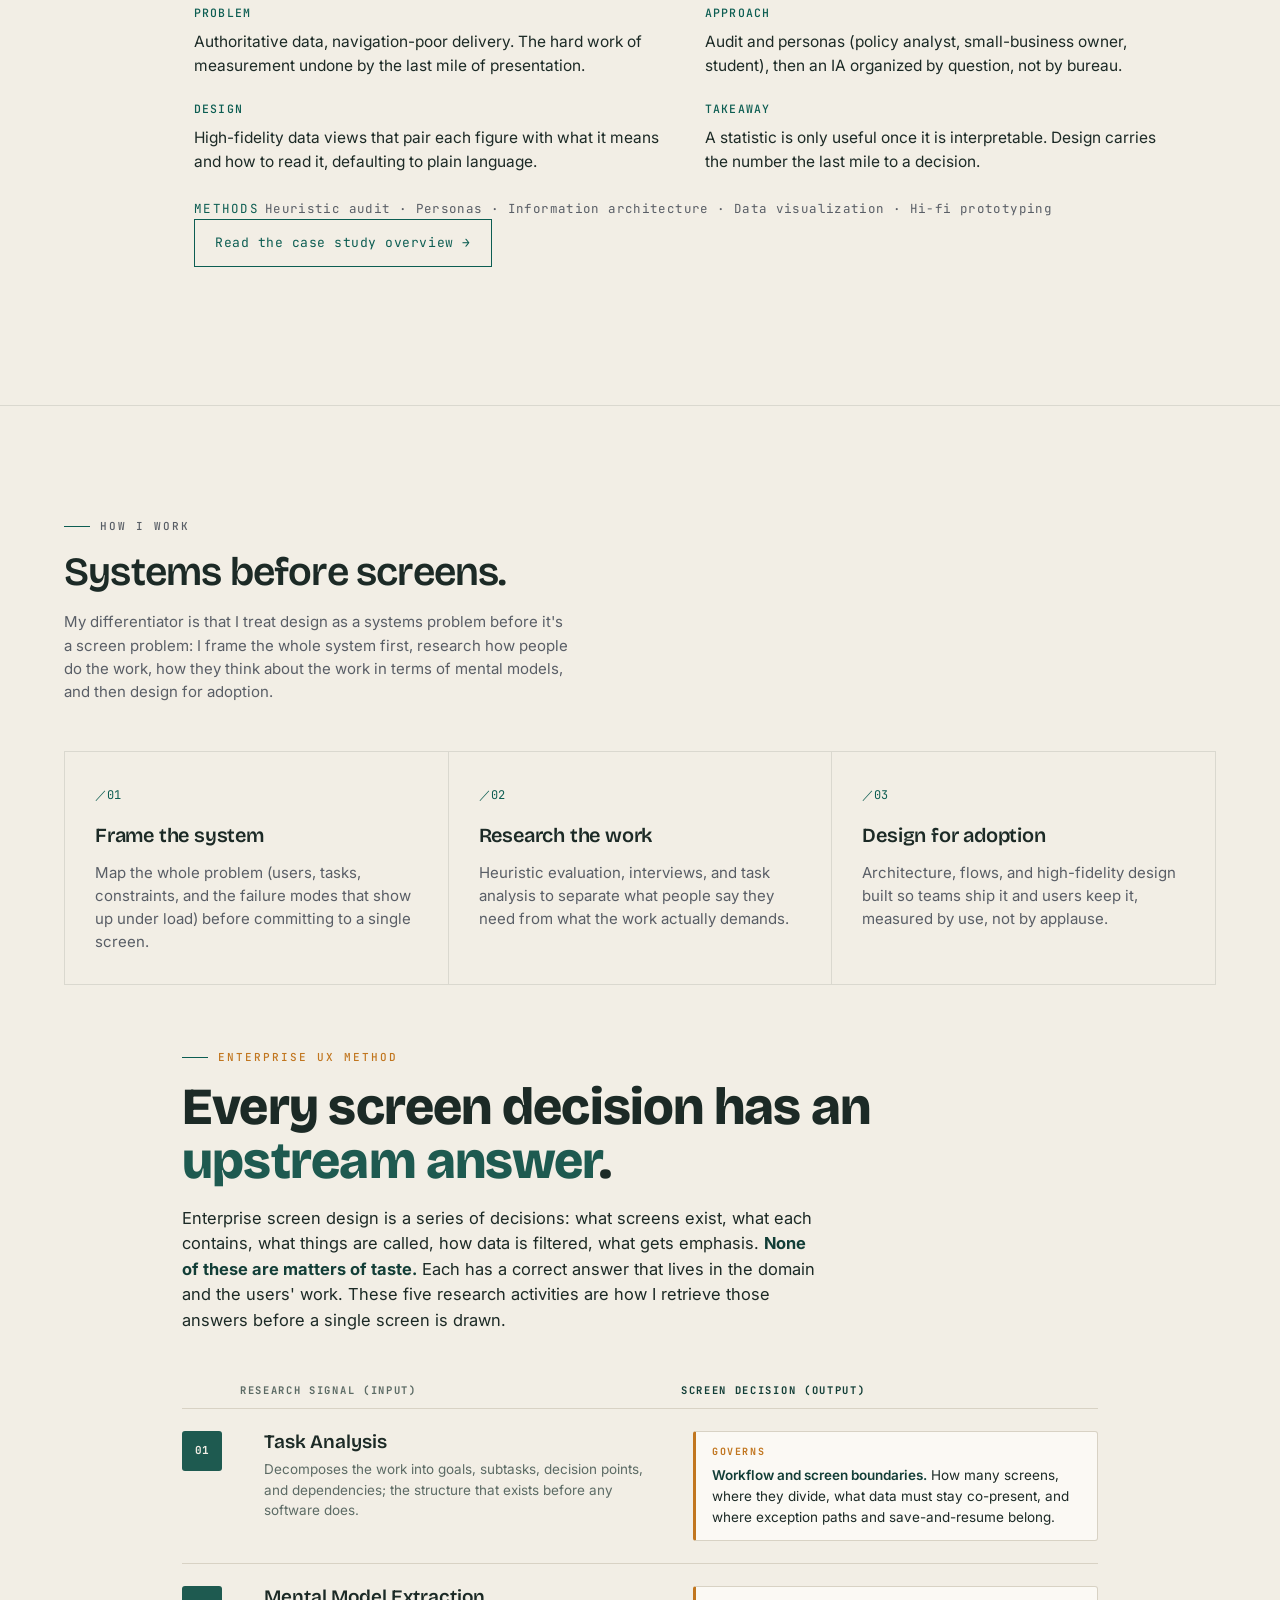
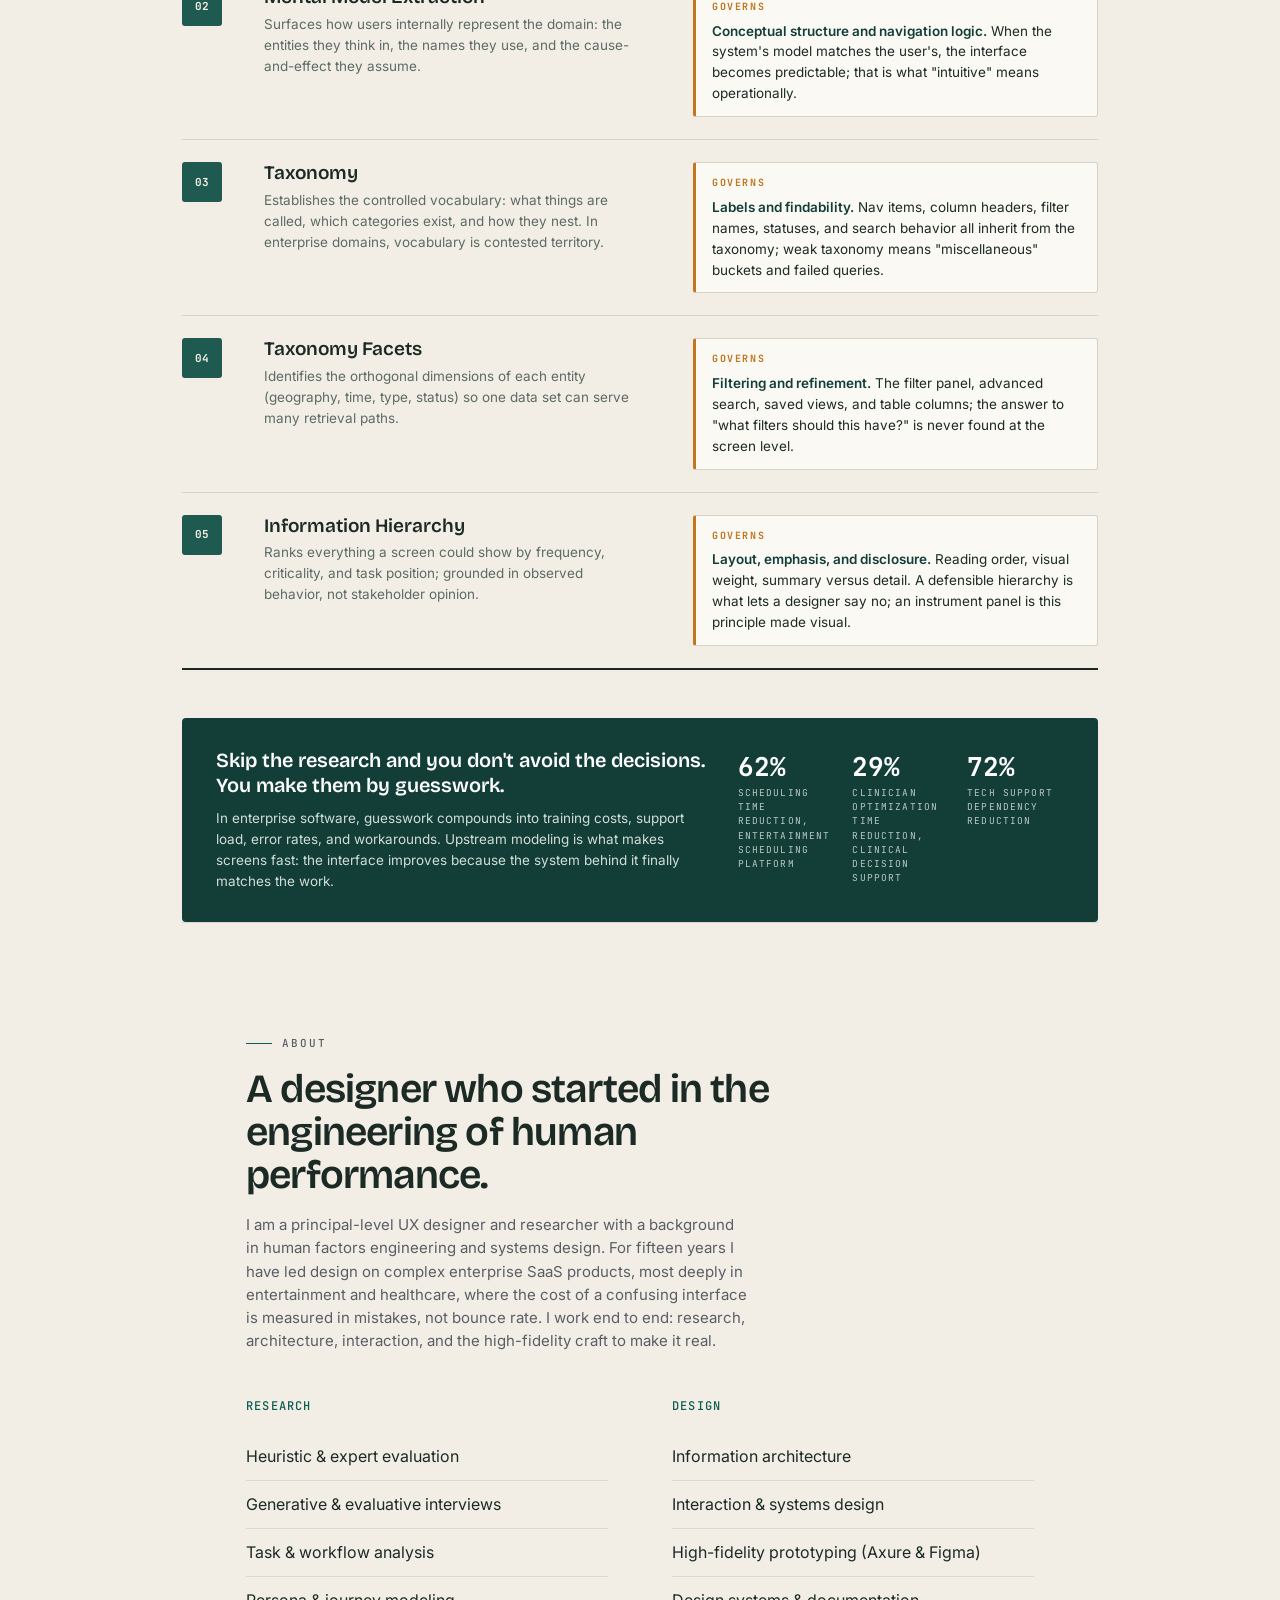
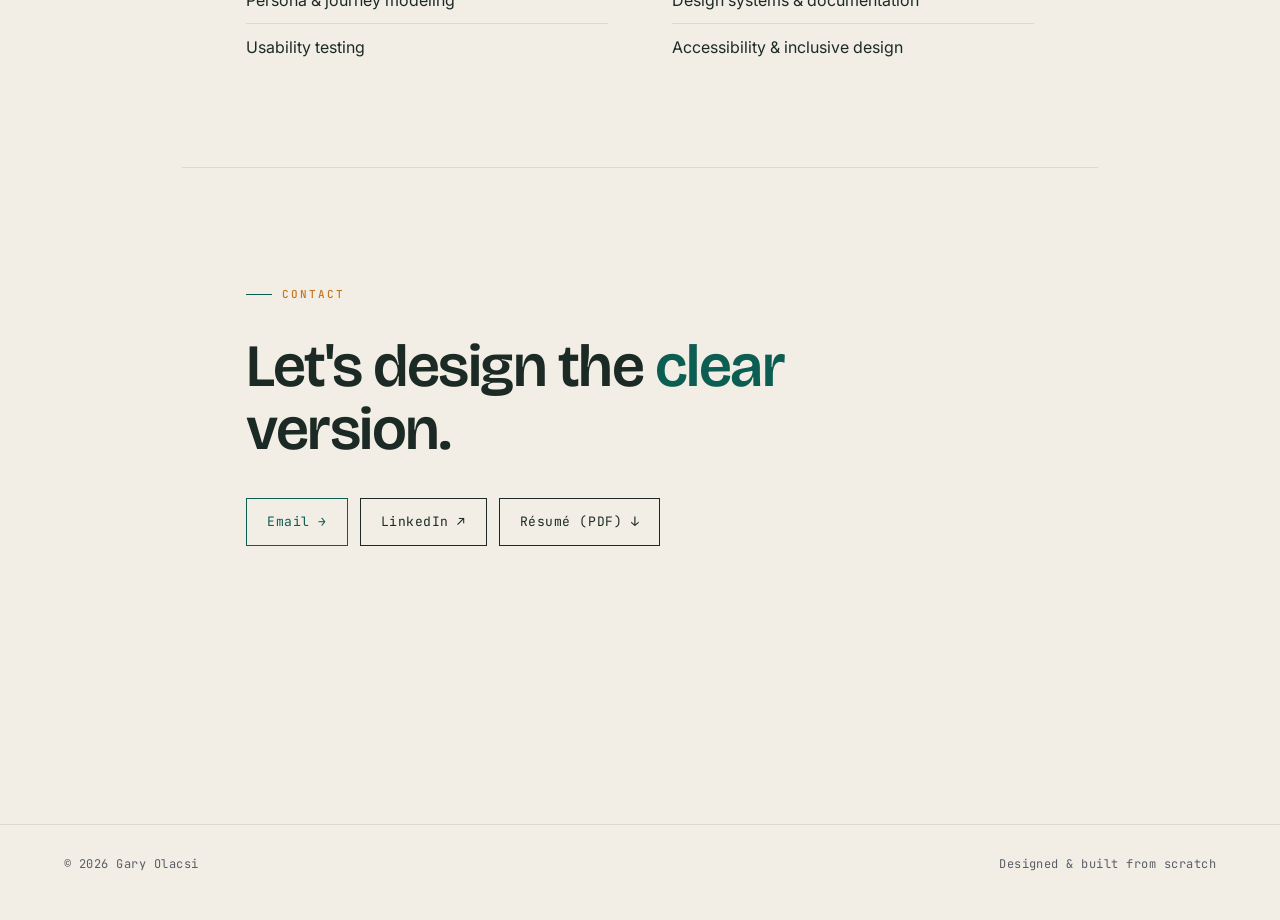
==== commit d7233243: "Update index.html" ====
--- a/index.html
+++ b/index.html
@@ -126,7 +126,7 @@
                 per-page fees. I redesigned the search and access experience so that finding a
                 case does not require already knowing how the courts file one.
               </p>
-
+<h2>The solution: high-fidelity redesign</h2>
               <div class="shot">
                 <img src="images/pacer-hero.png" alt="Pacer.gov redesign key screen" />
               </div>
@@ -172,7 +172,7 @@
                 inside a site that buries them. I redesigned the path from headline figure to
                 decision-ready context for non-economists.
               </p>
-
+<h2>The solution: high-fidelity redesign</h2>
               <div class="shot">
                 <img src="images/bls-hero.png" alt="BLS.gov redesign key screen" />
               </div>
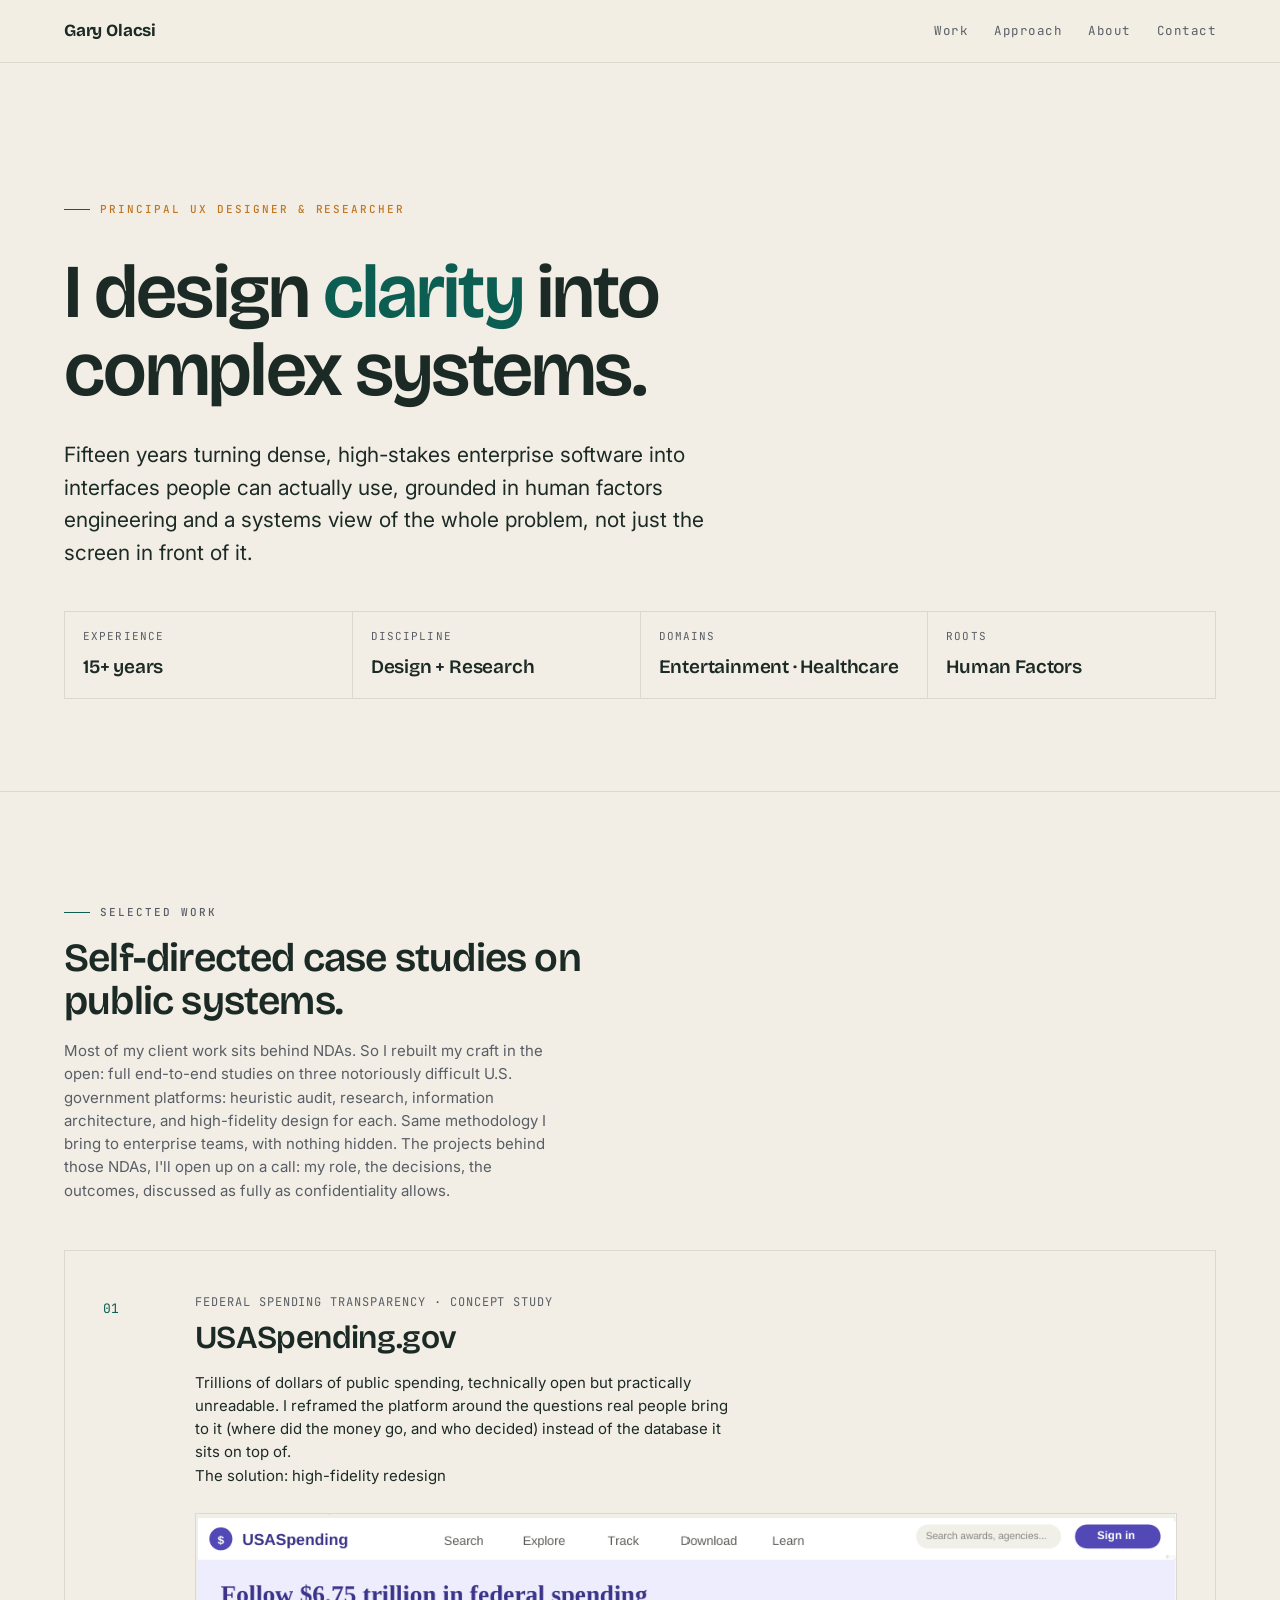
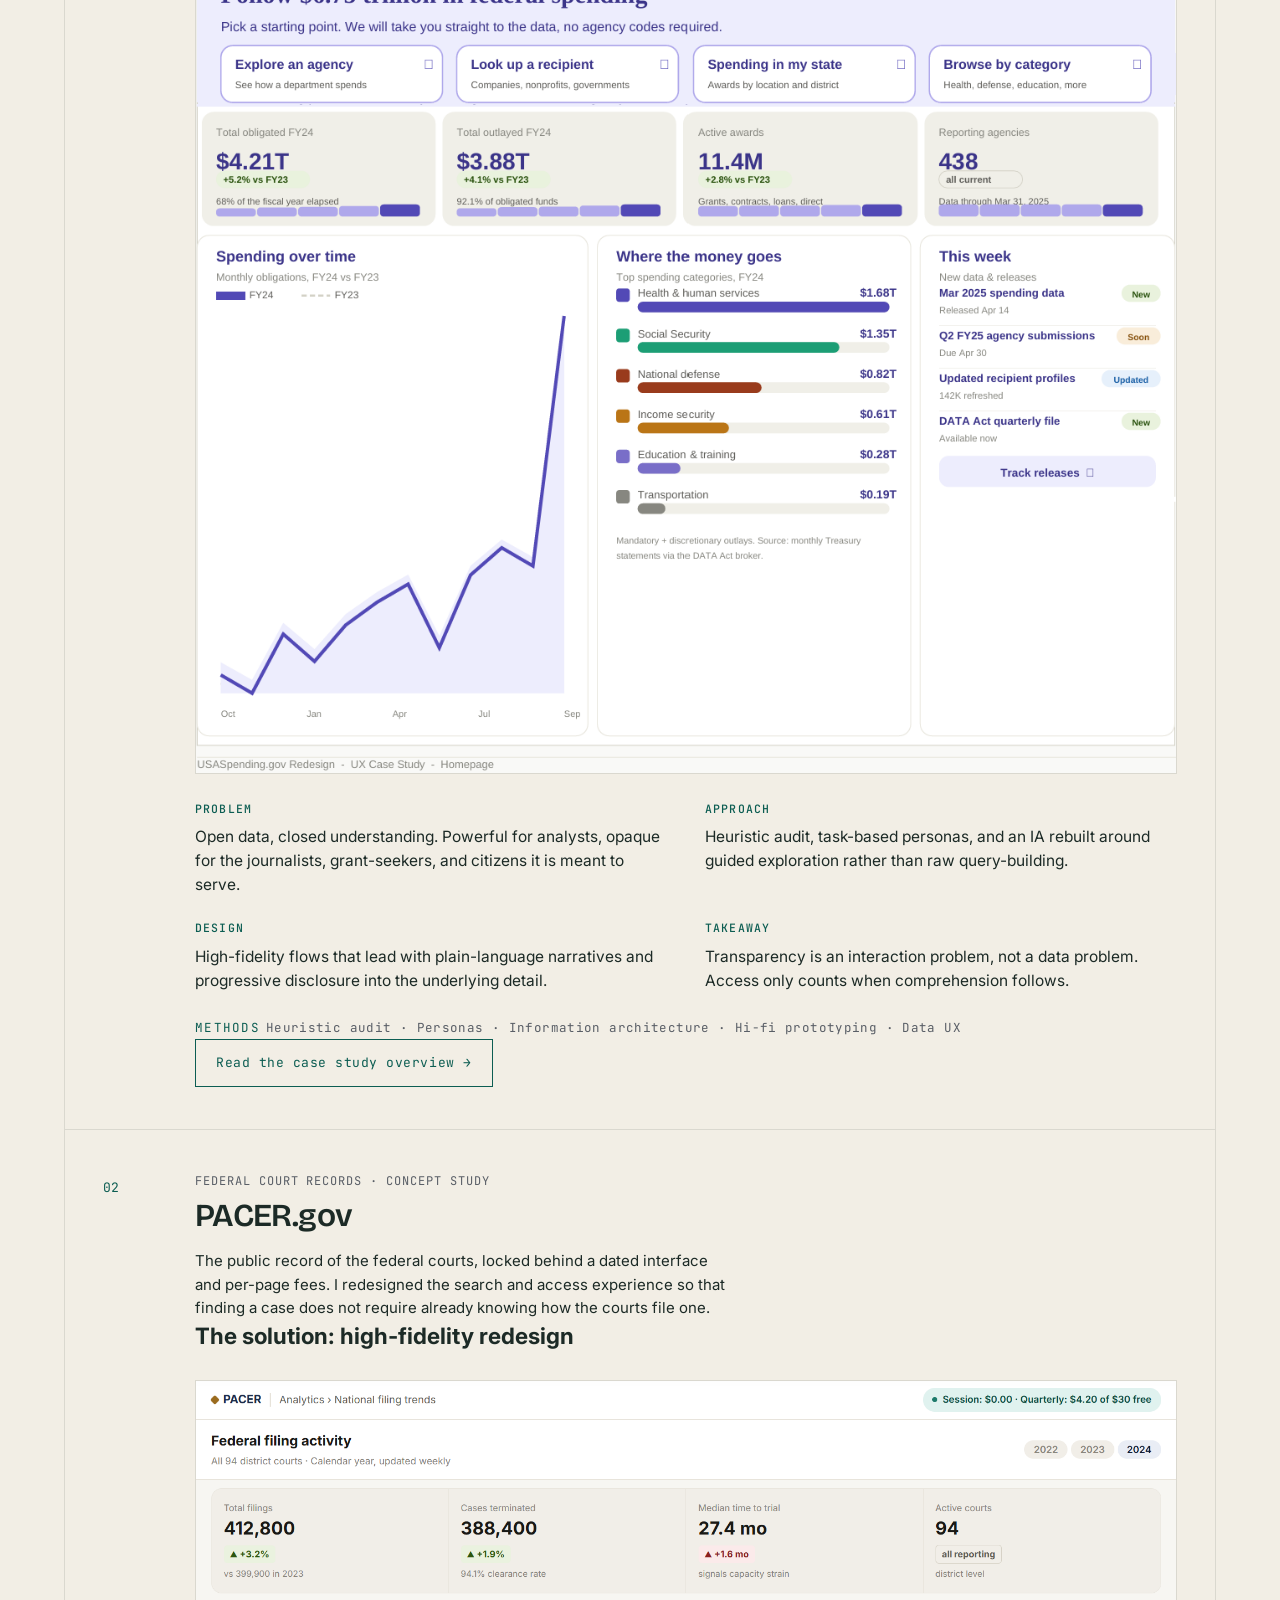
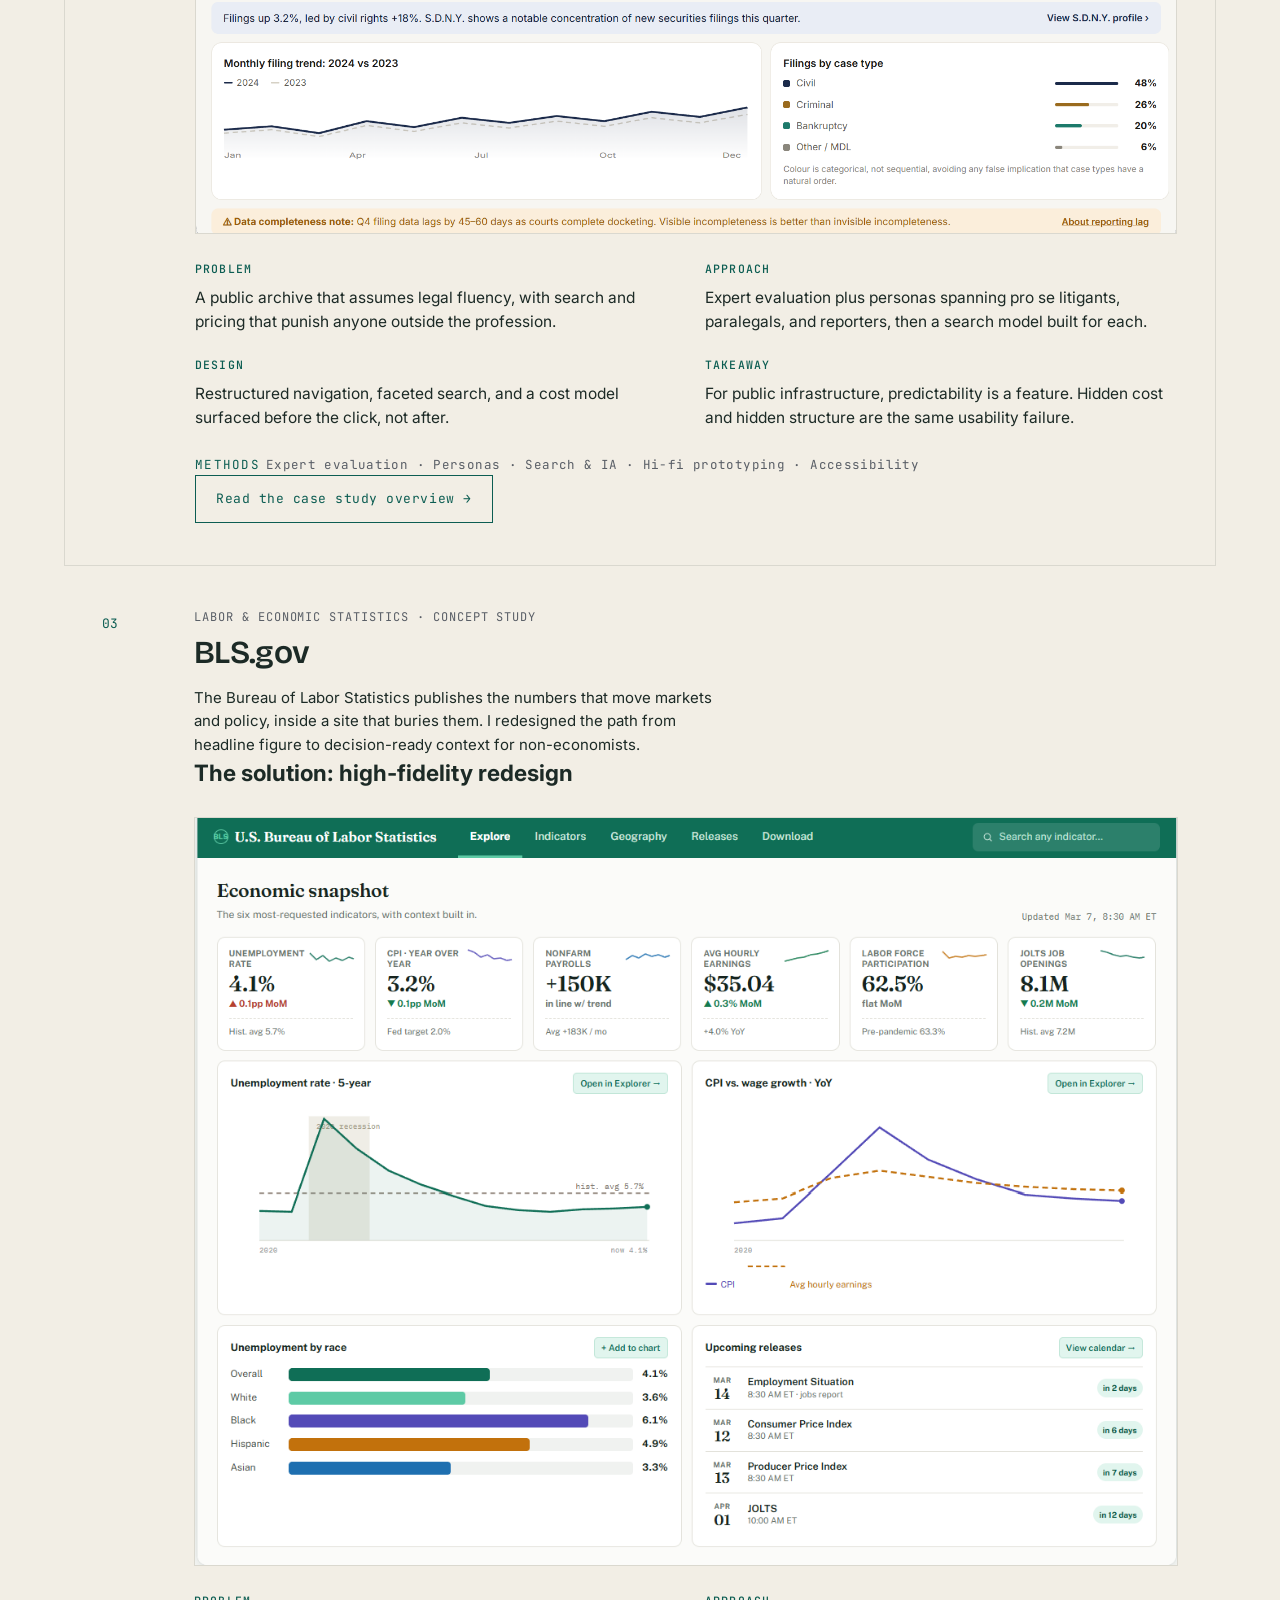
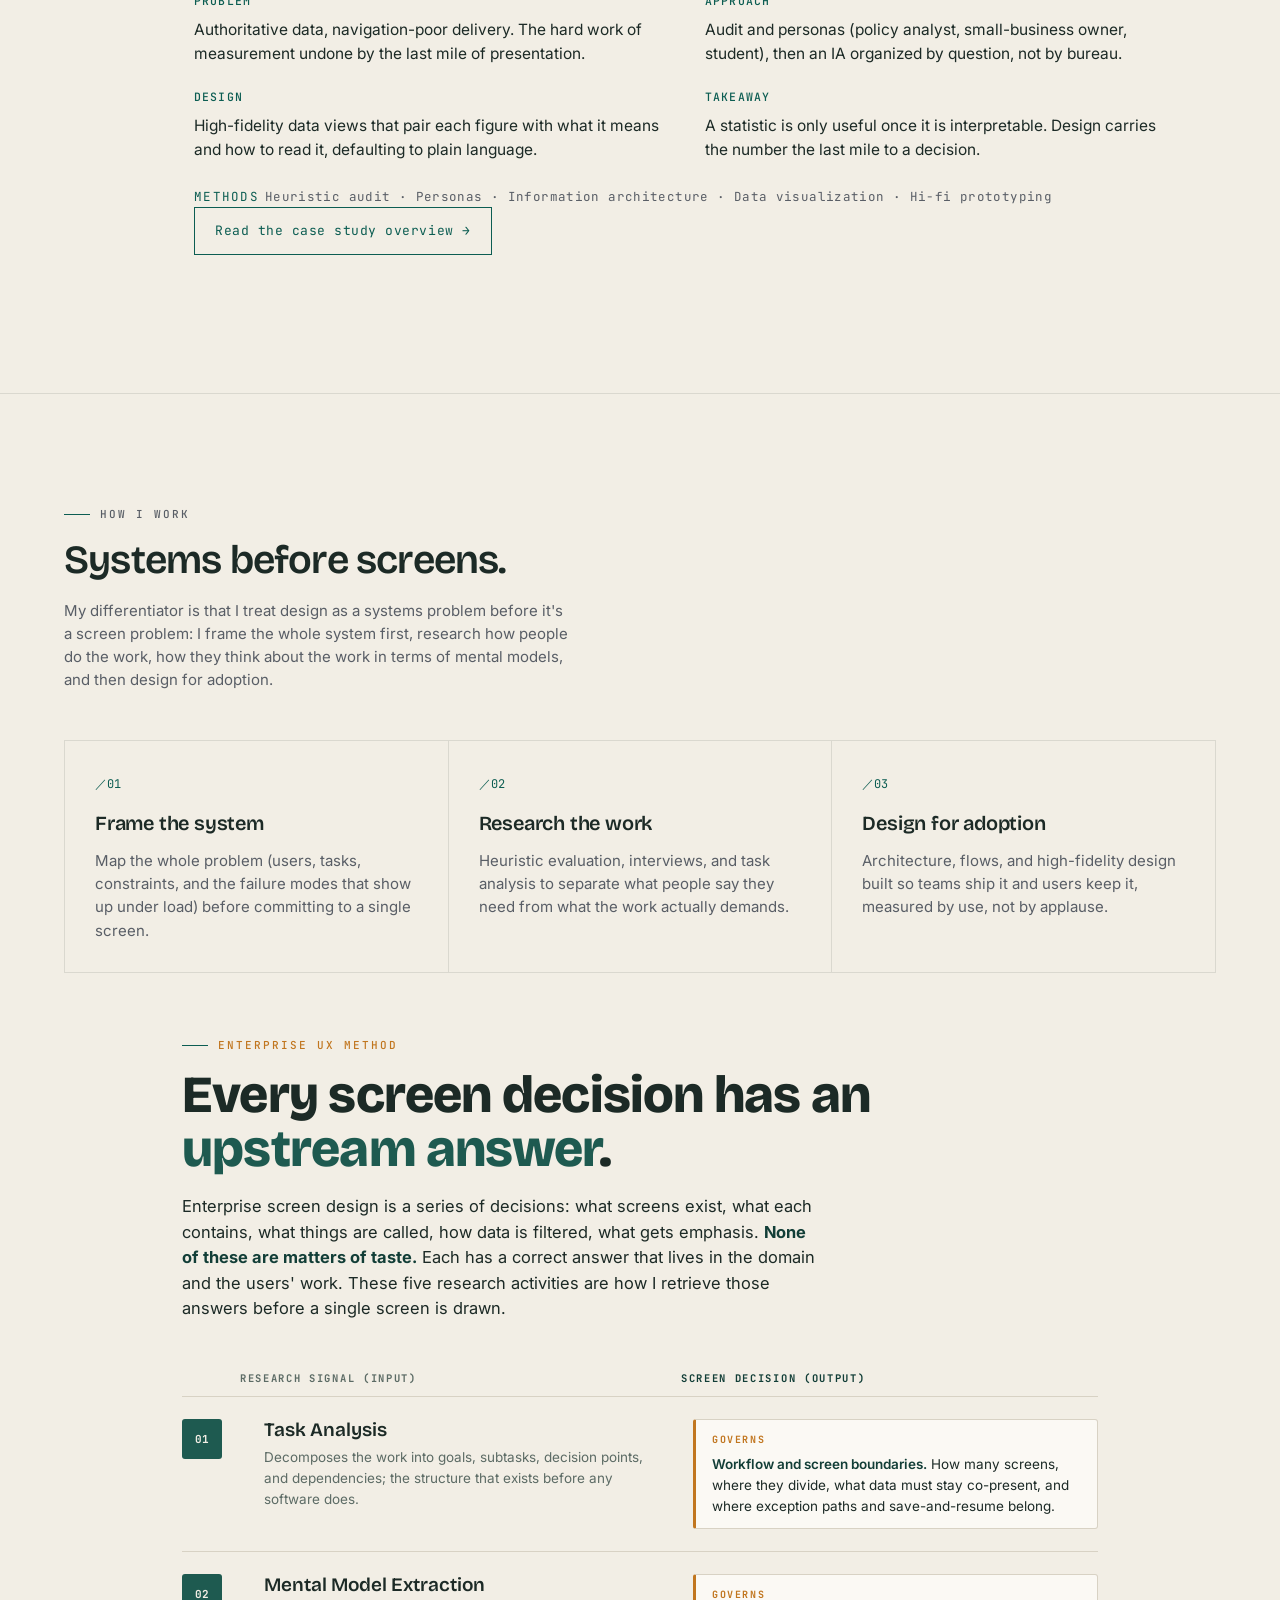
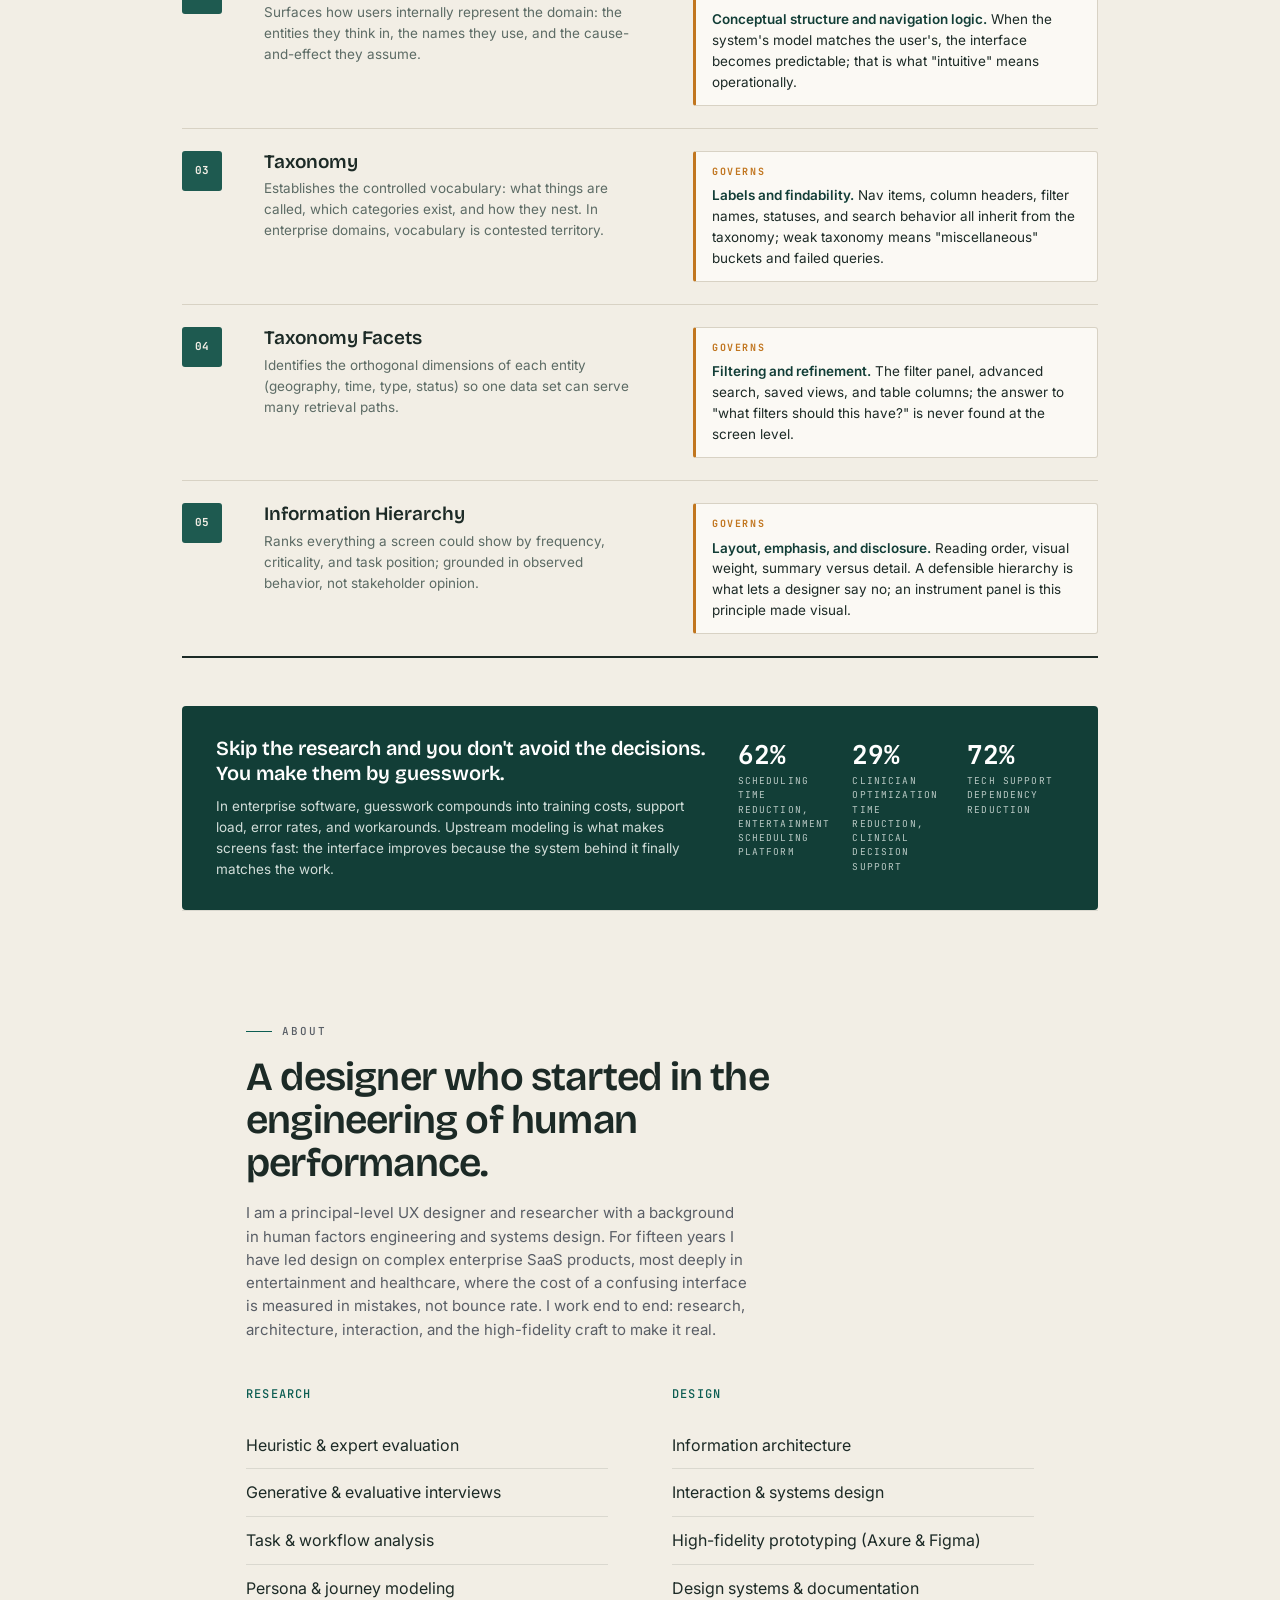
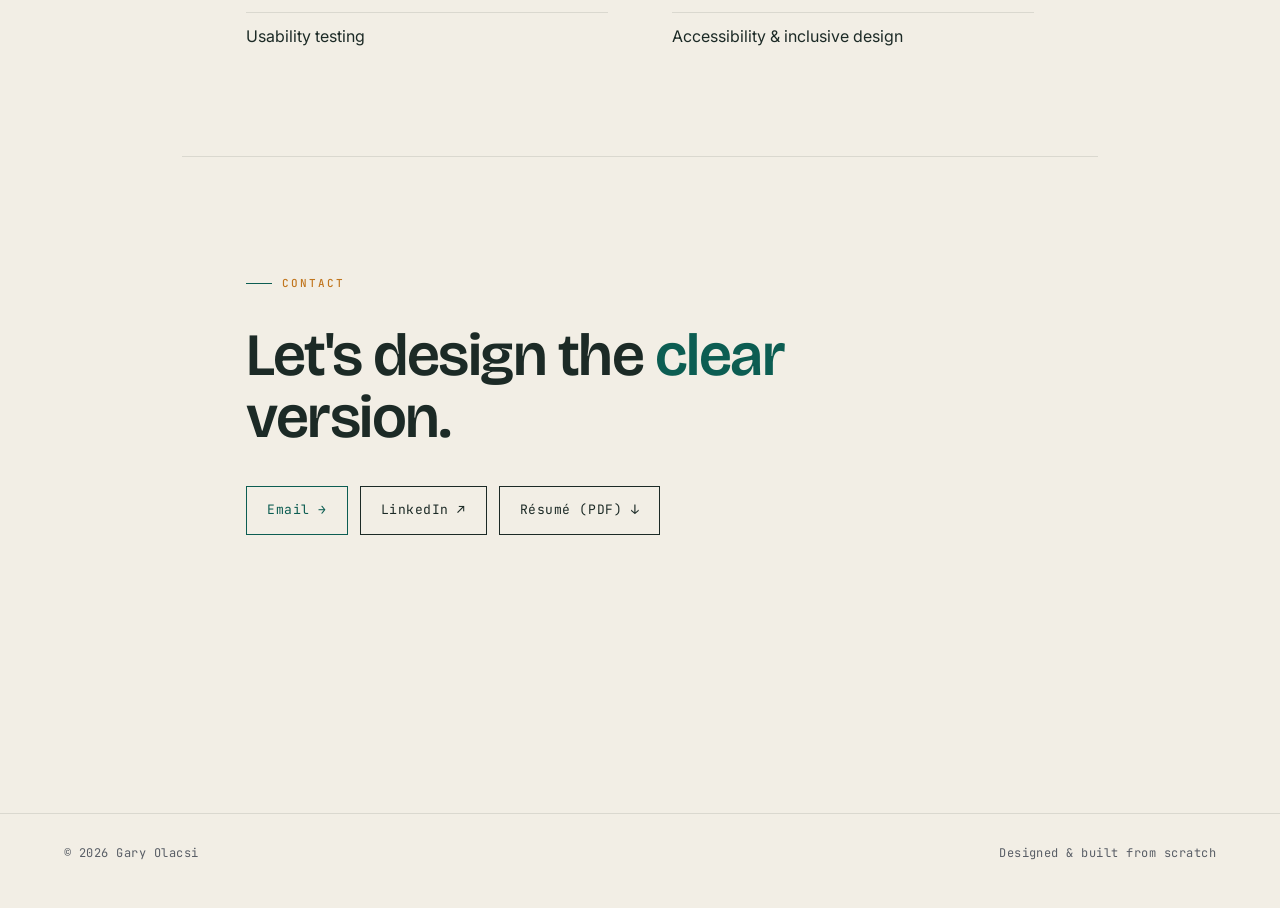
==== commit e1781337: "Update index.html" ====
--- a/index.html
+++ b/index.html
@@ -79,7 +79,7 @@
                 Trillions of dollars of public spending, technically open but practically unreadable.
                 I reframed the platform around the questions real people bring to it (where did the
                 money go, and who decided) instead of the database it sits on top of.
-              
+              <p
 <h2>The solution: high-fidelity redesign</h2>
               
               <div class="shot">
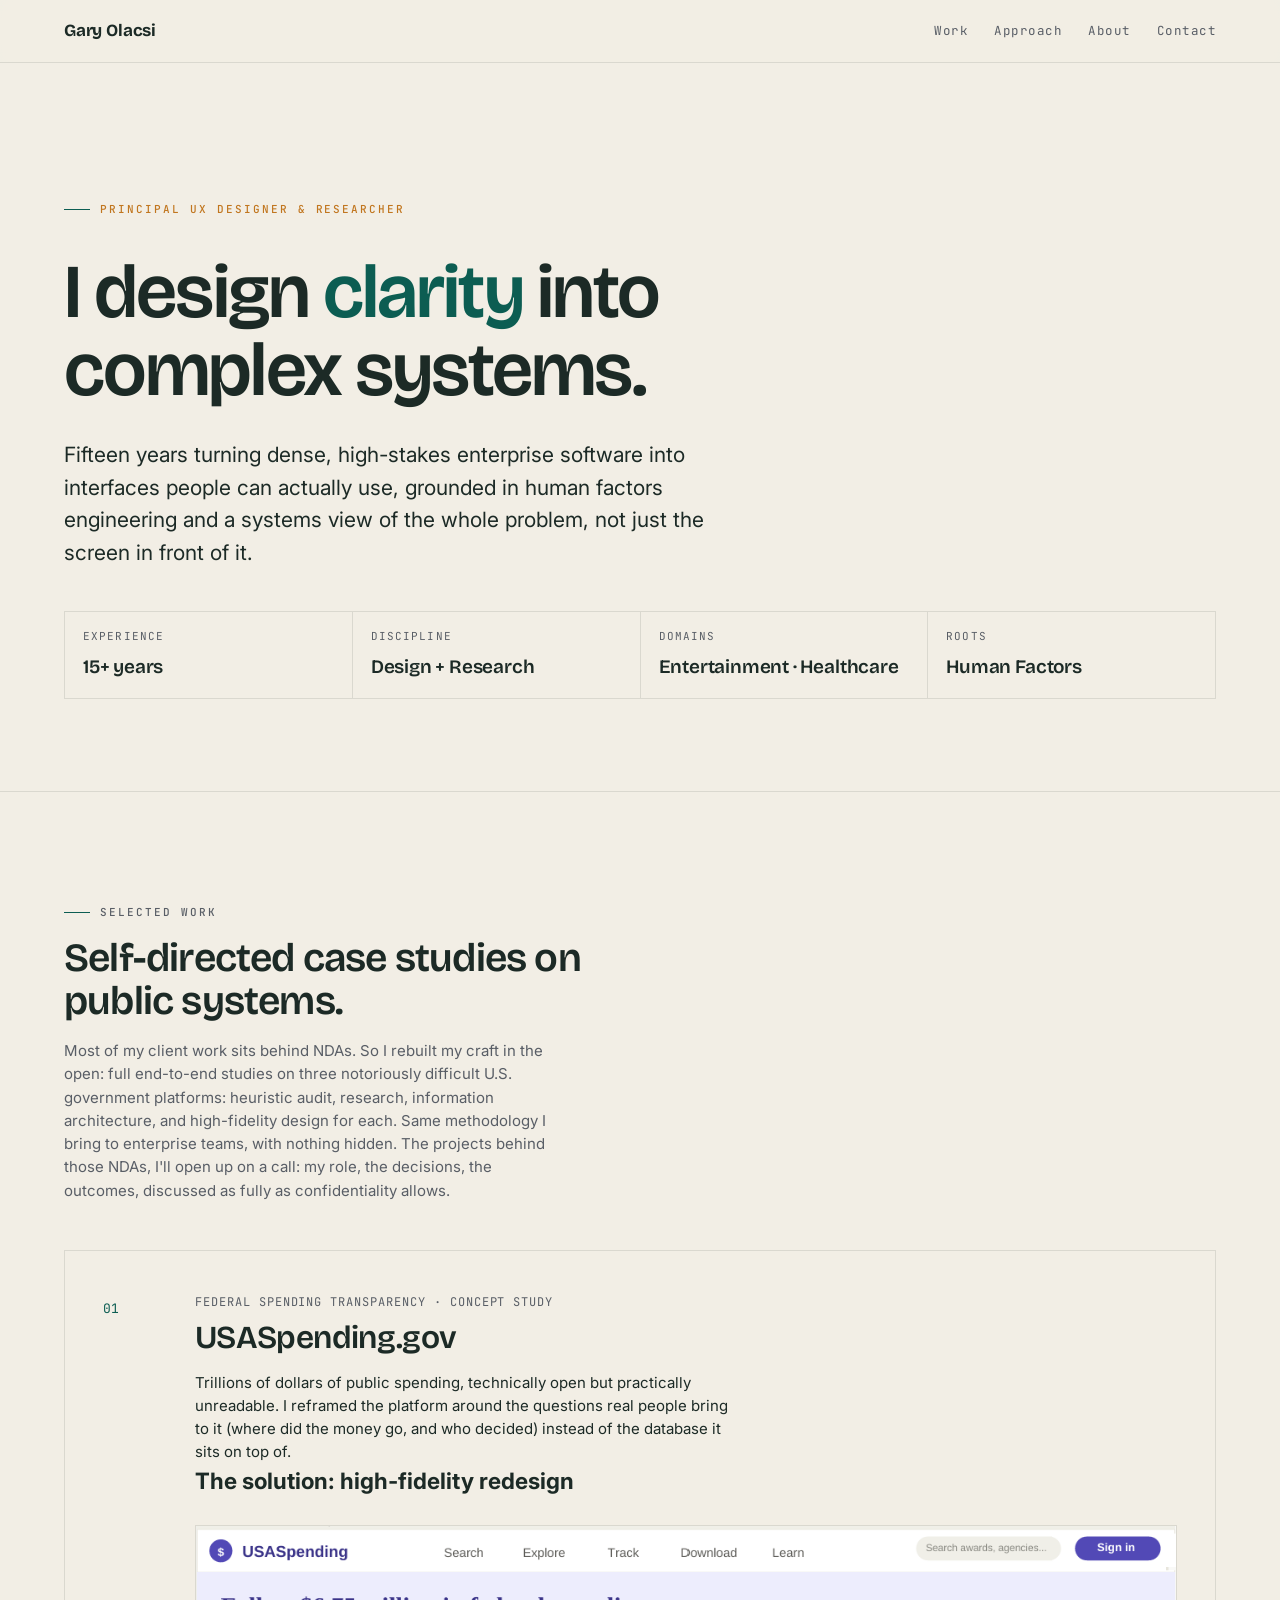
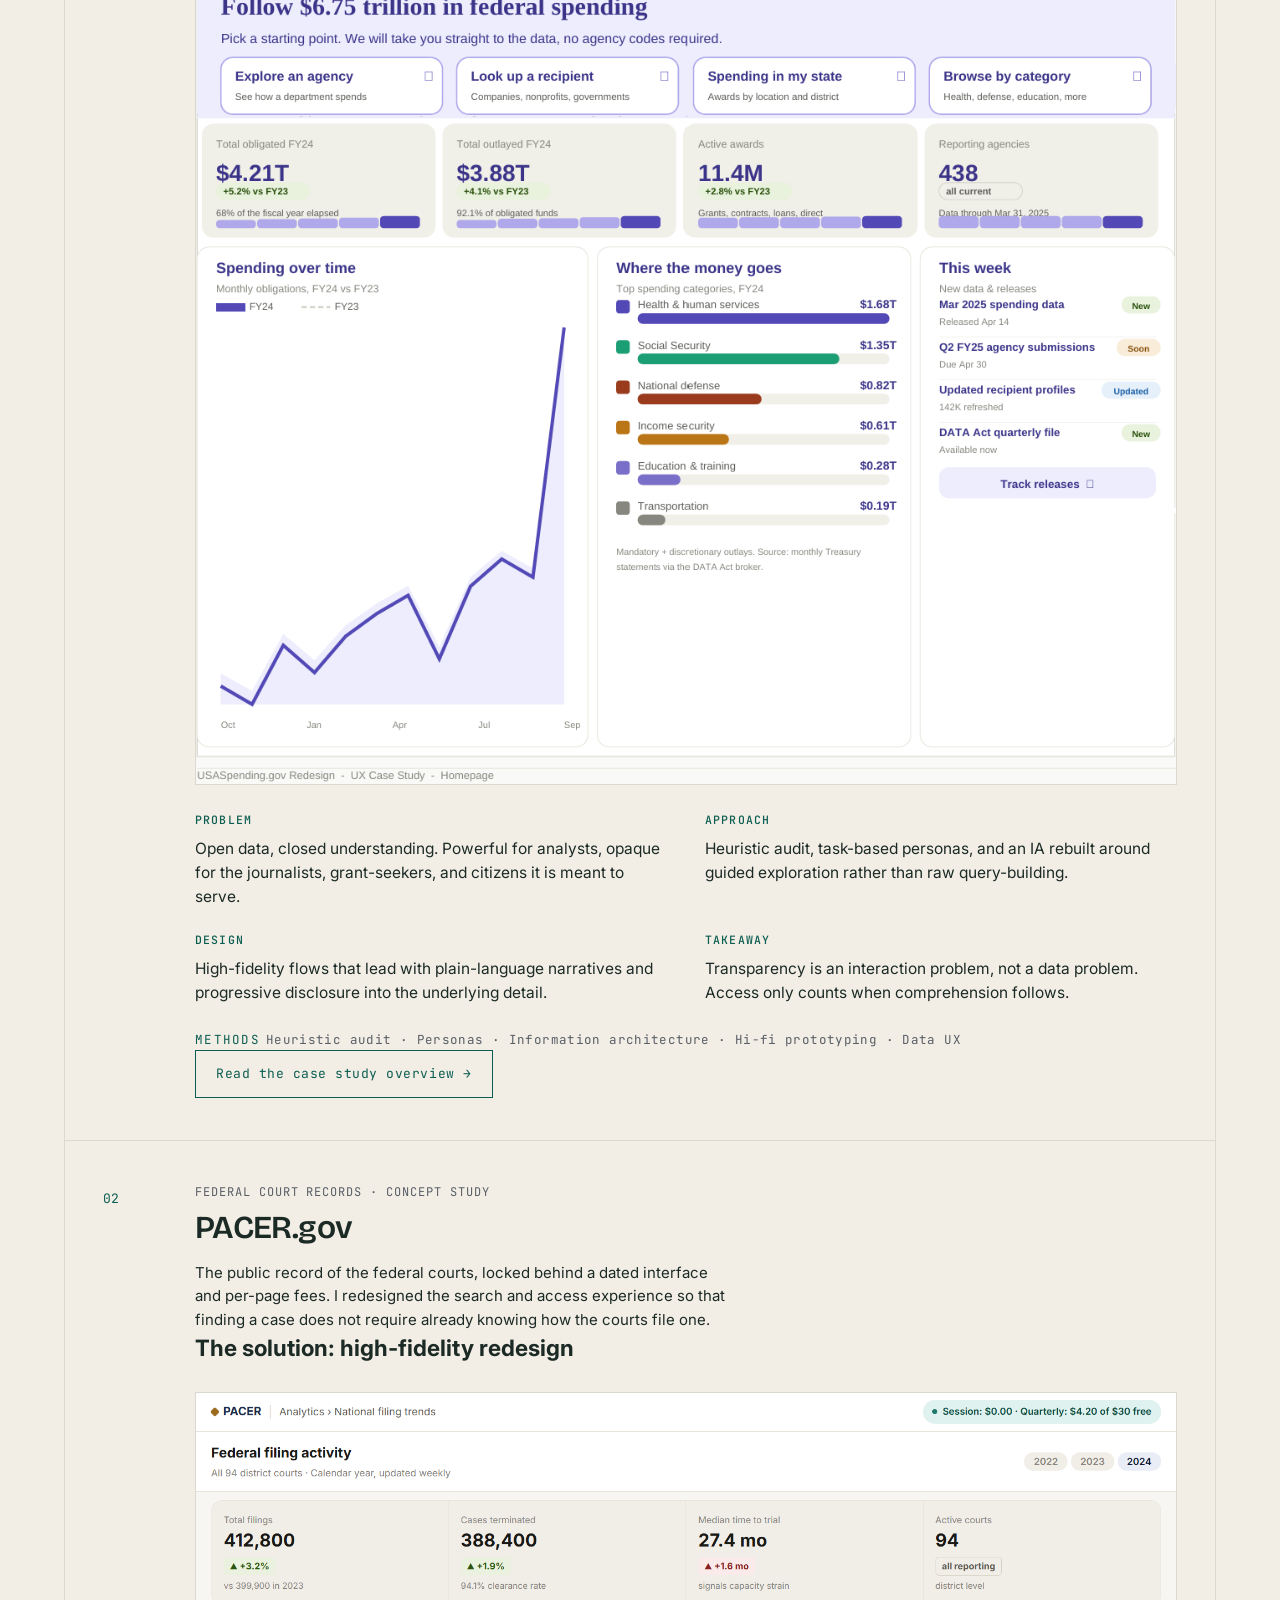
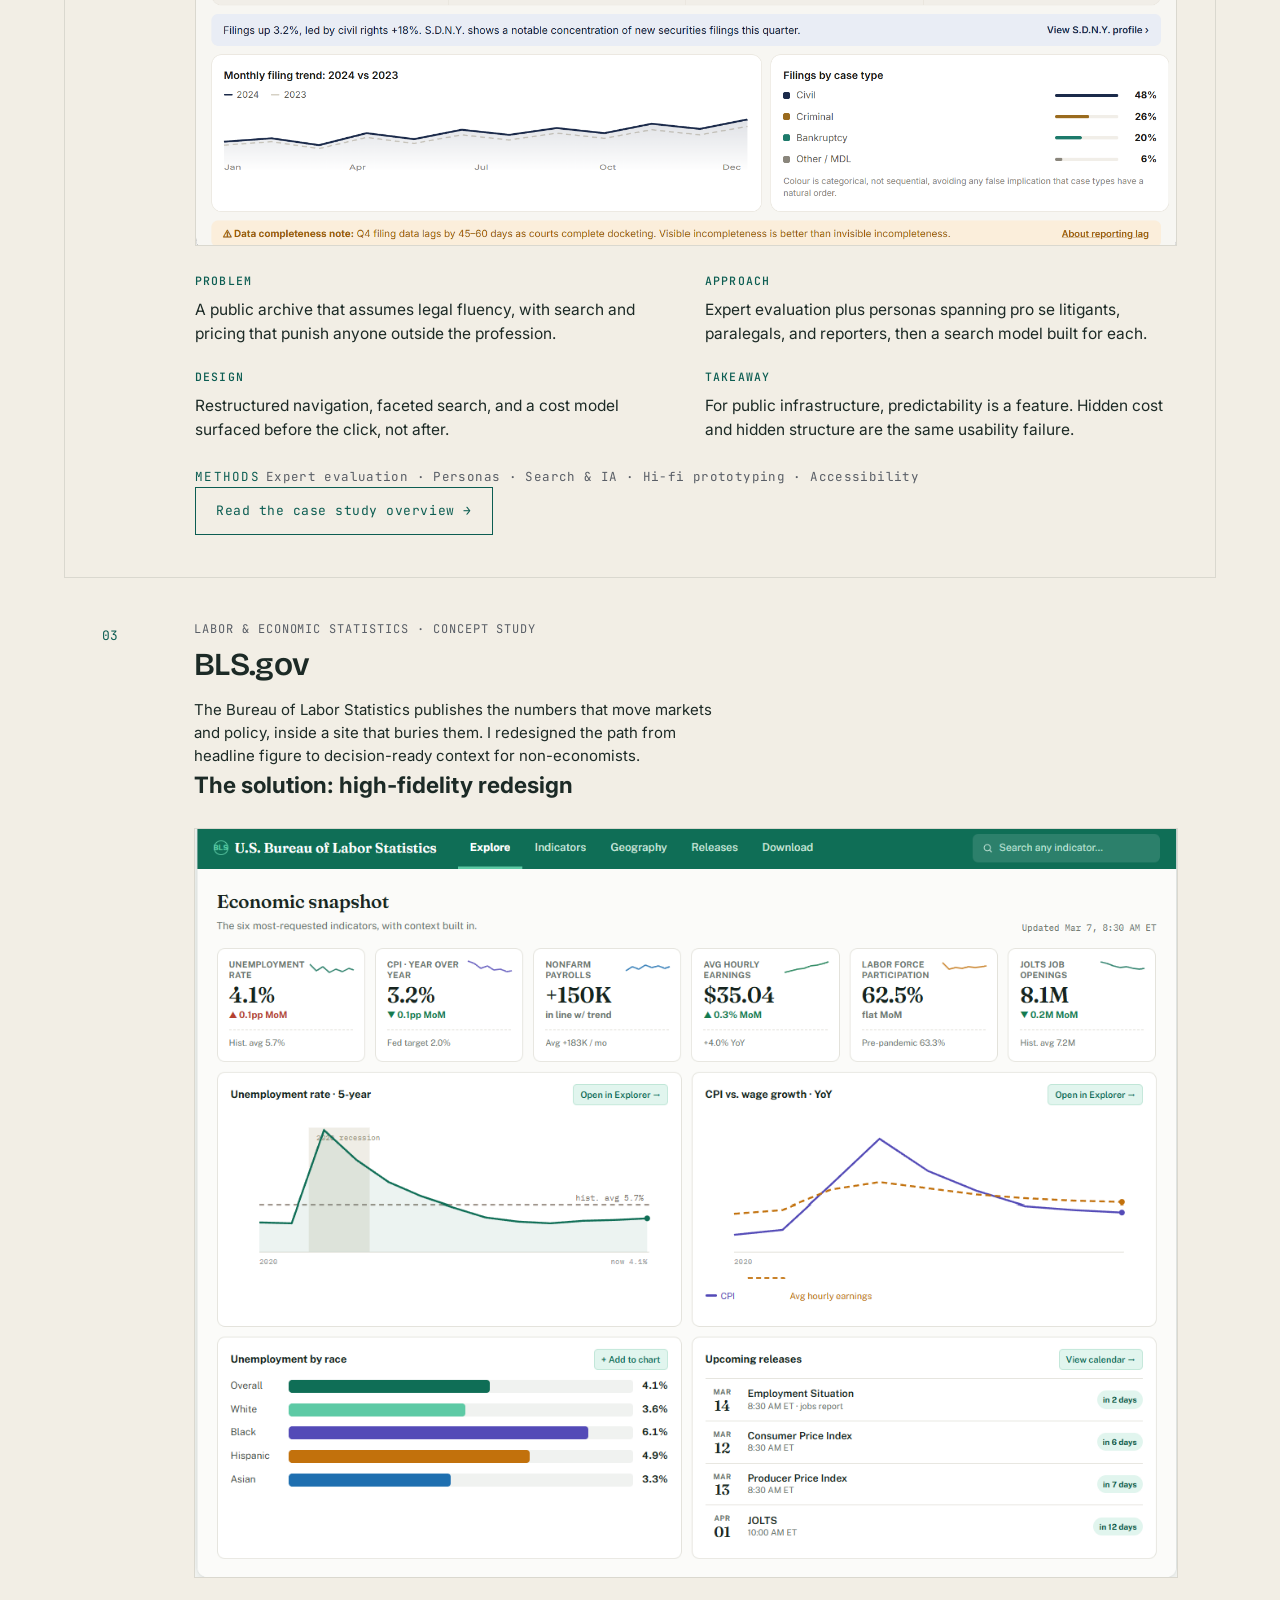
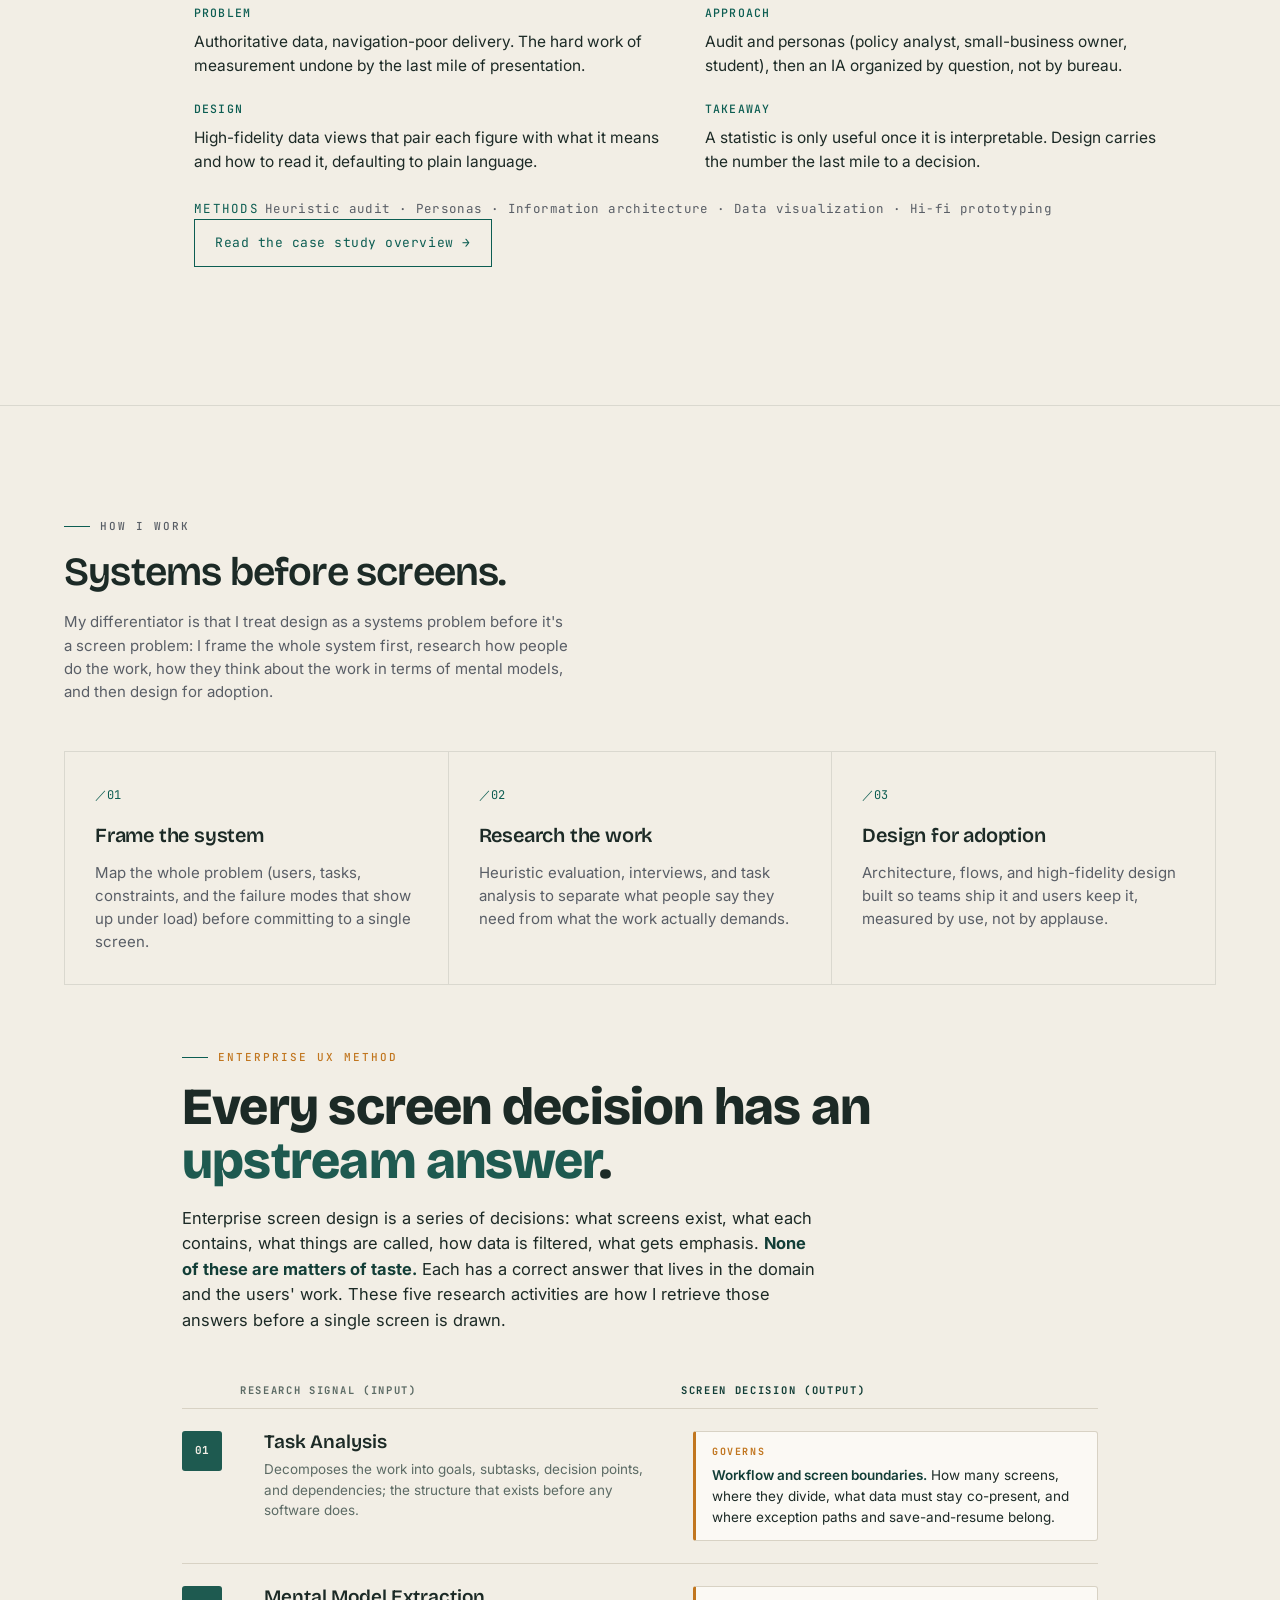
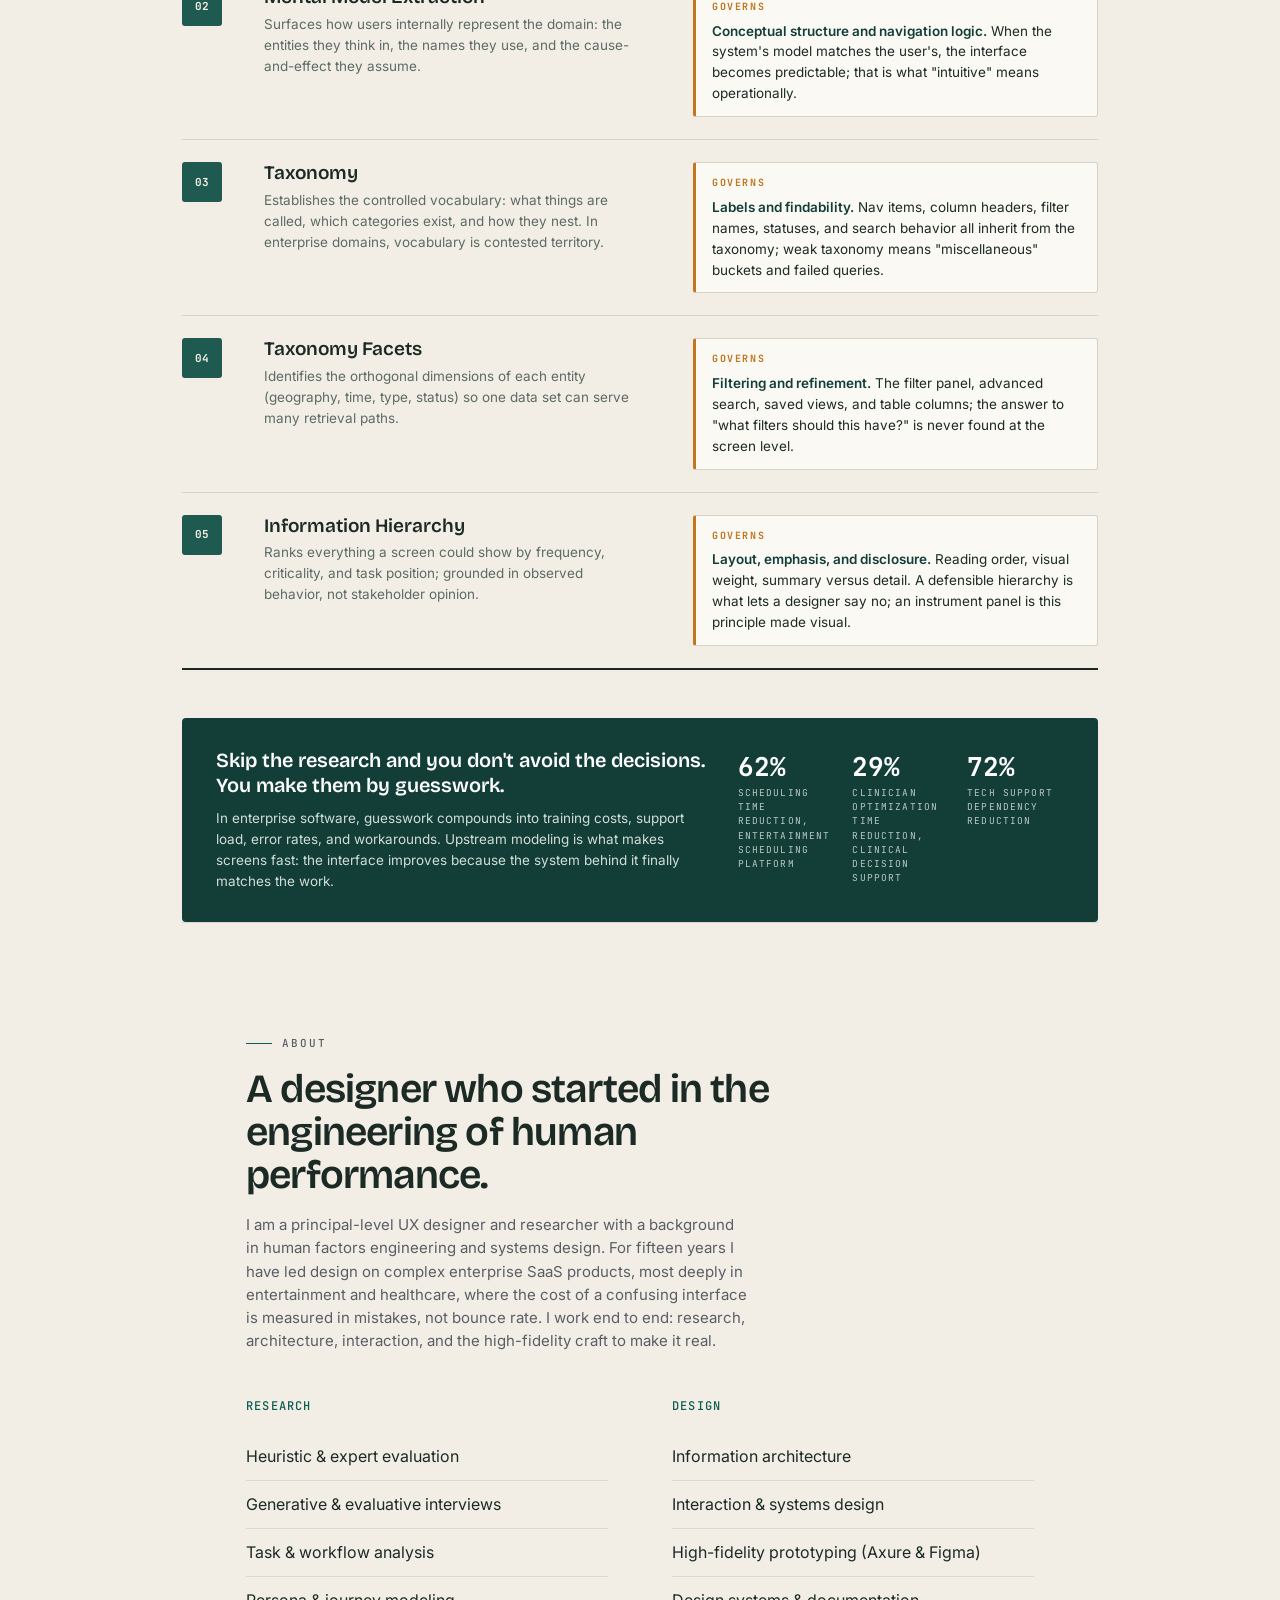
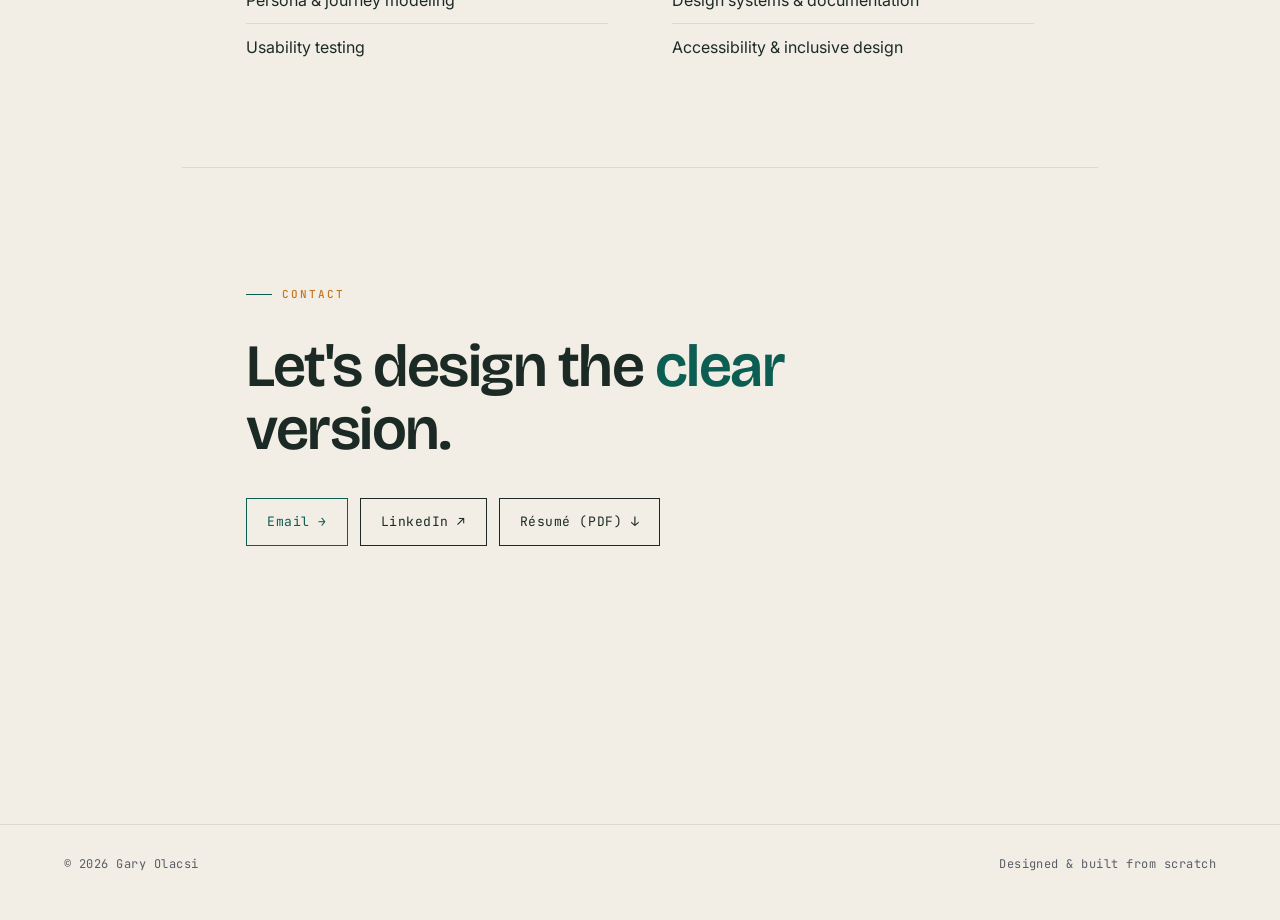
==== commit 4119aaa1: "Update index.html" ====
--- a/index.html
+++ b/index.html
@@ -79,7 +79,7 @@
                 Trillions of dollars of public spending, technically open but practically unreadable.
                 I reframed the platform around the questions real people bring to it (where did the
                 money go, and who decided) instead of the database it sits on top of.
-              <p
+              <p/>
 <h2>The solution: high-fidelity redesign</h2>
               
               <div class="shot">
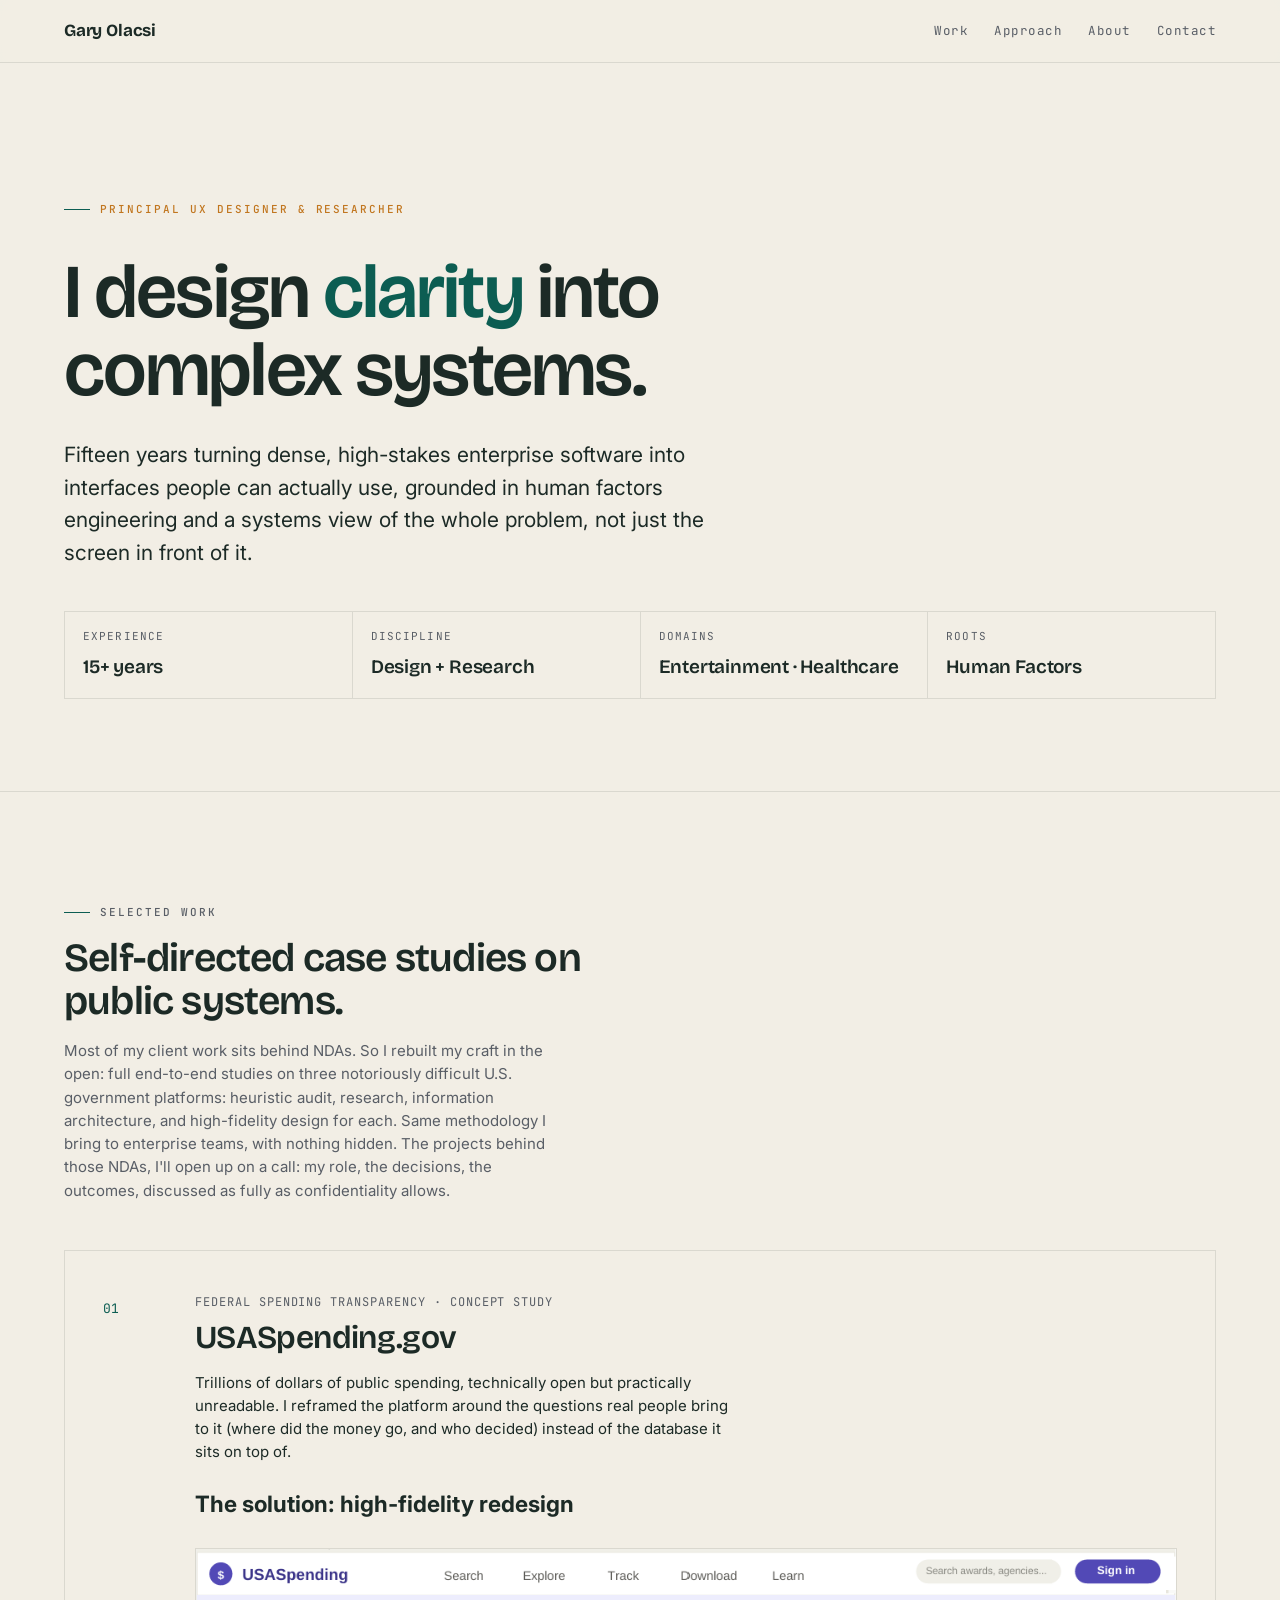
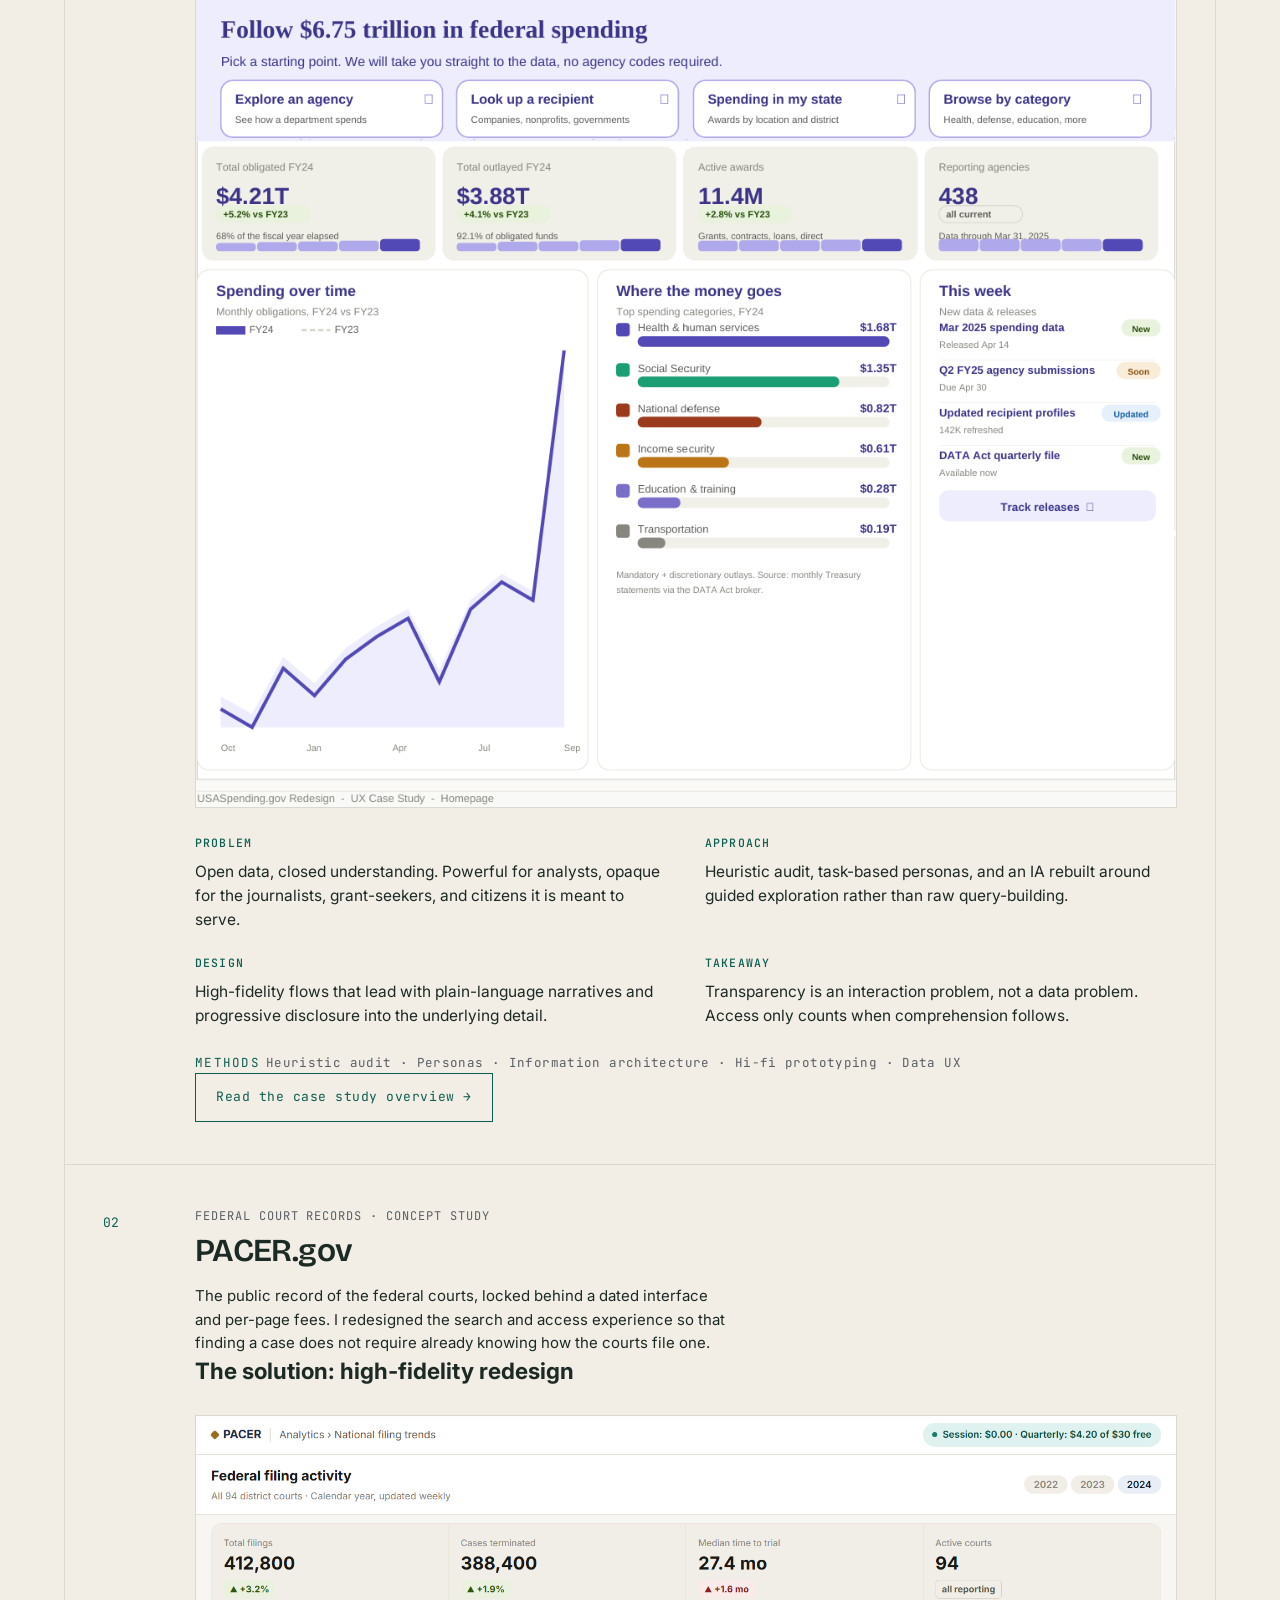
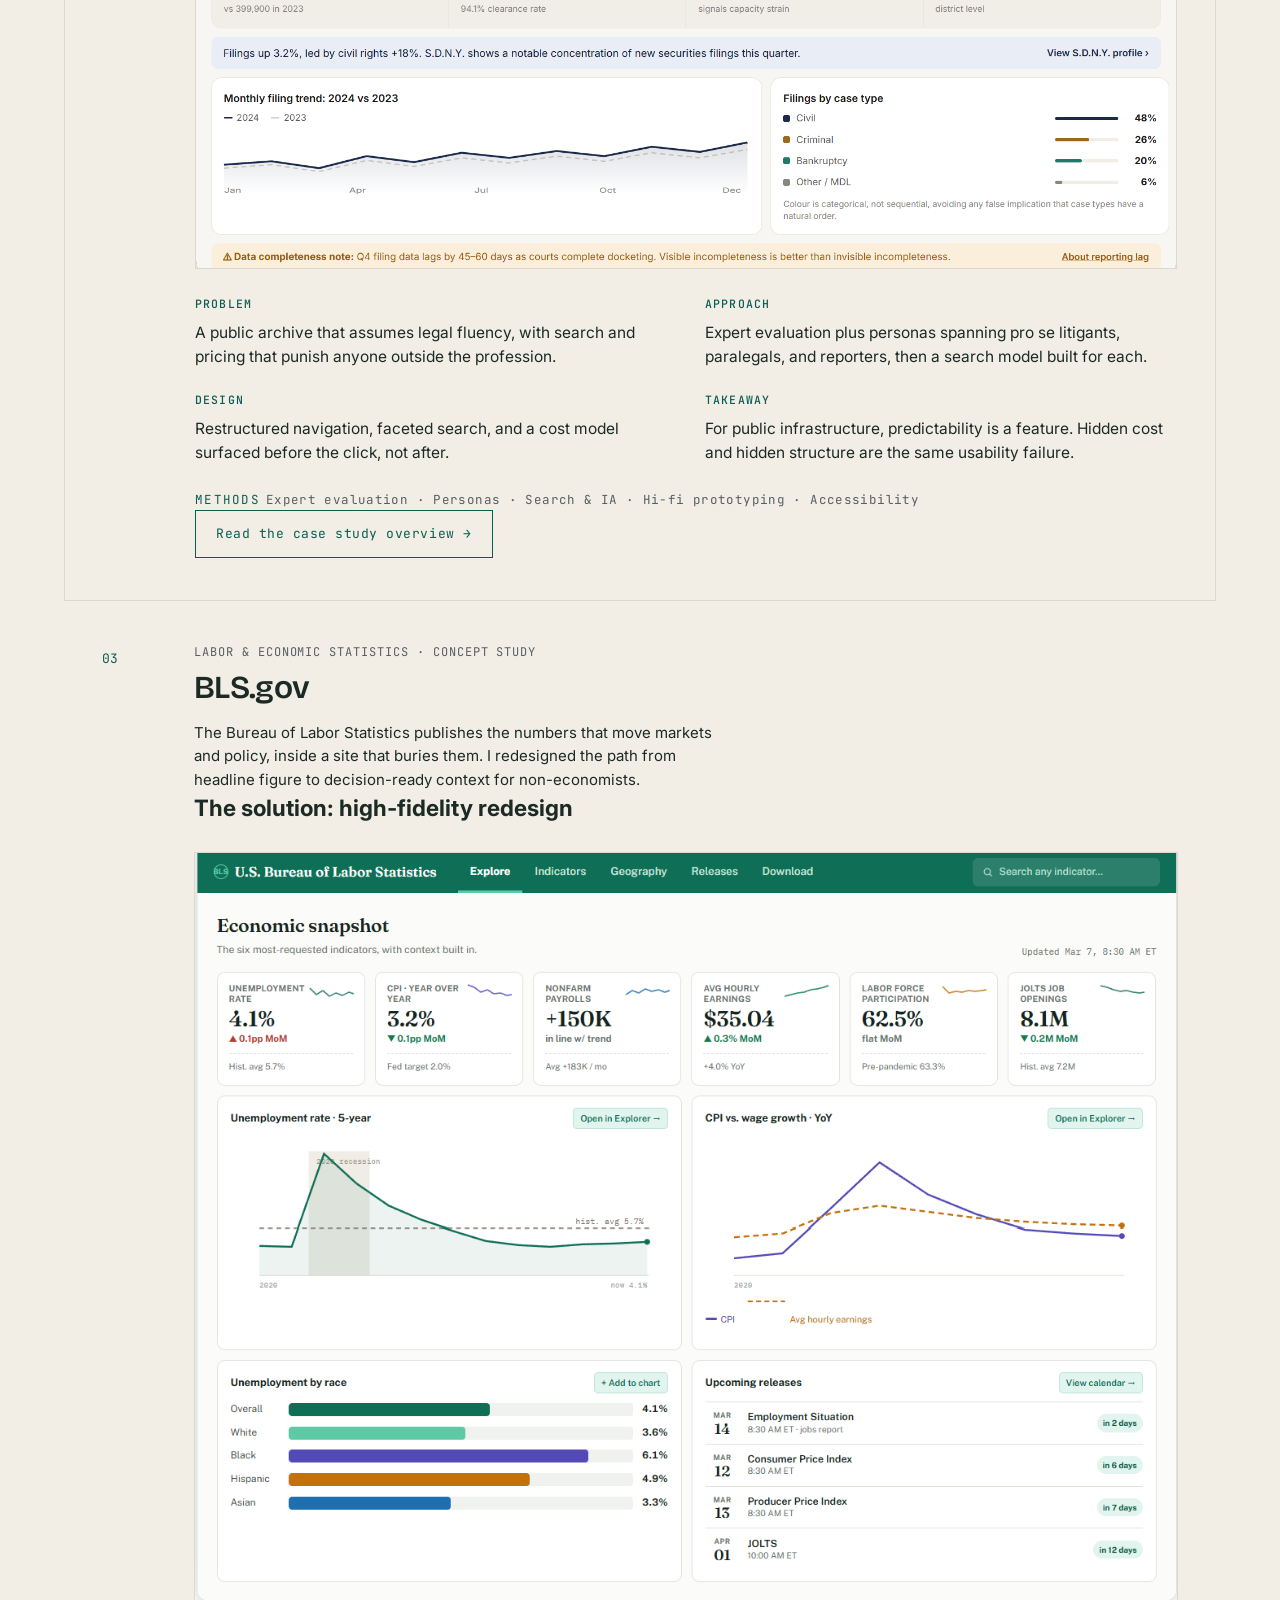
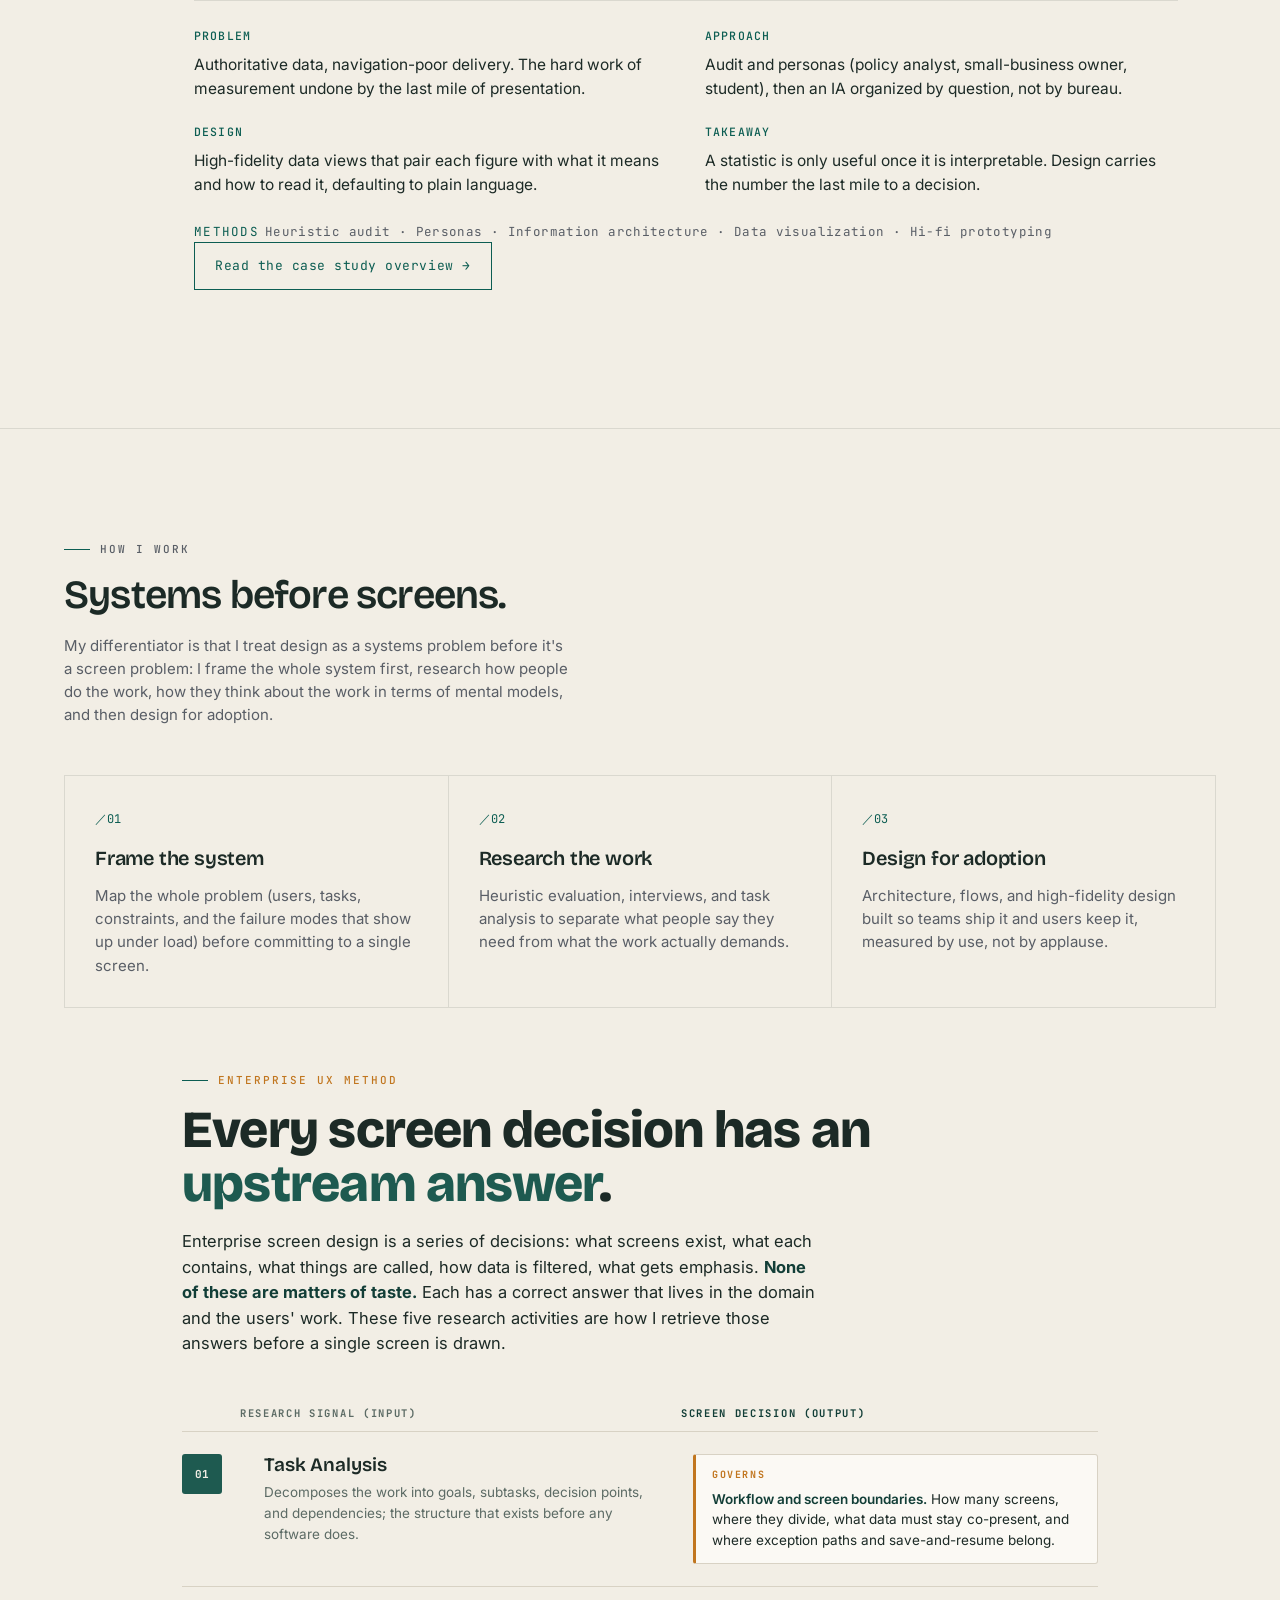
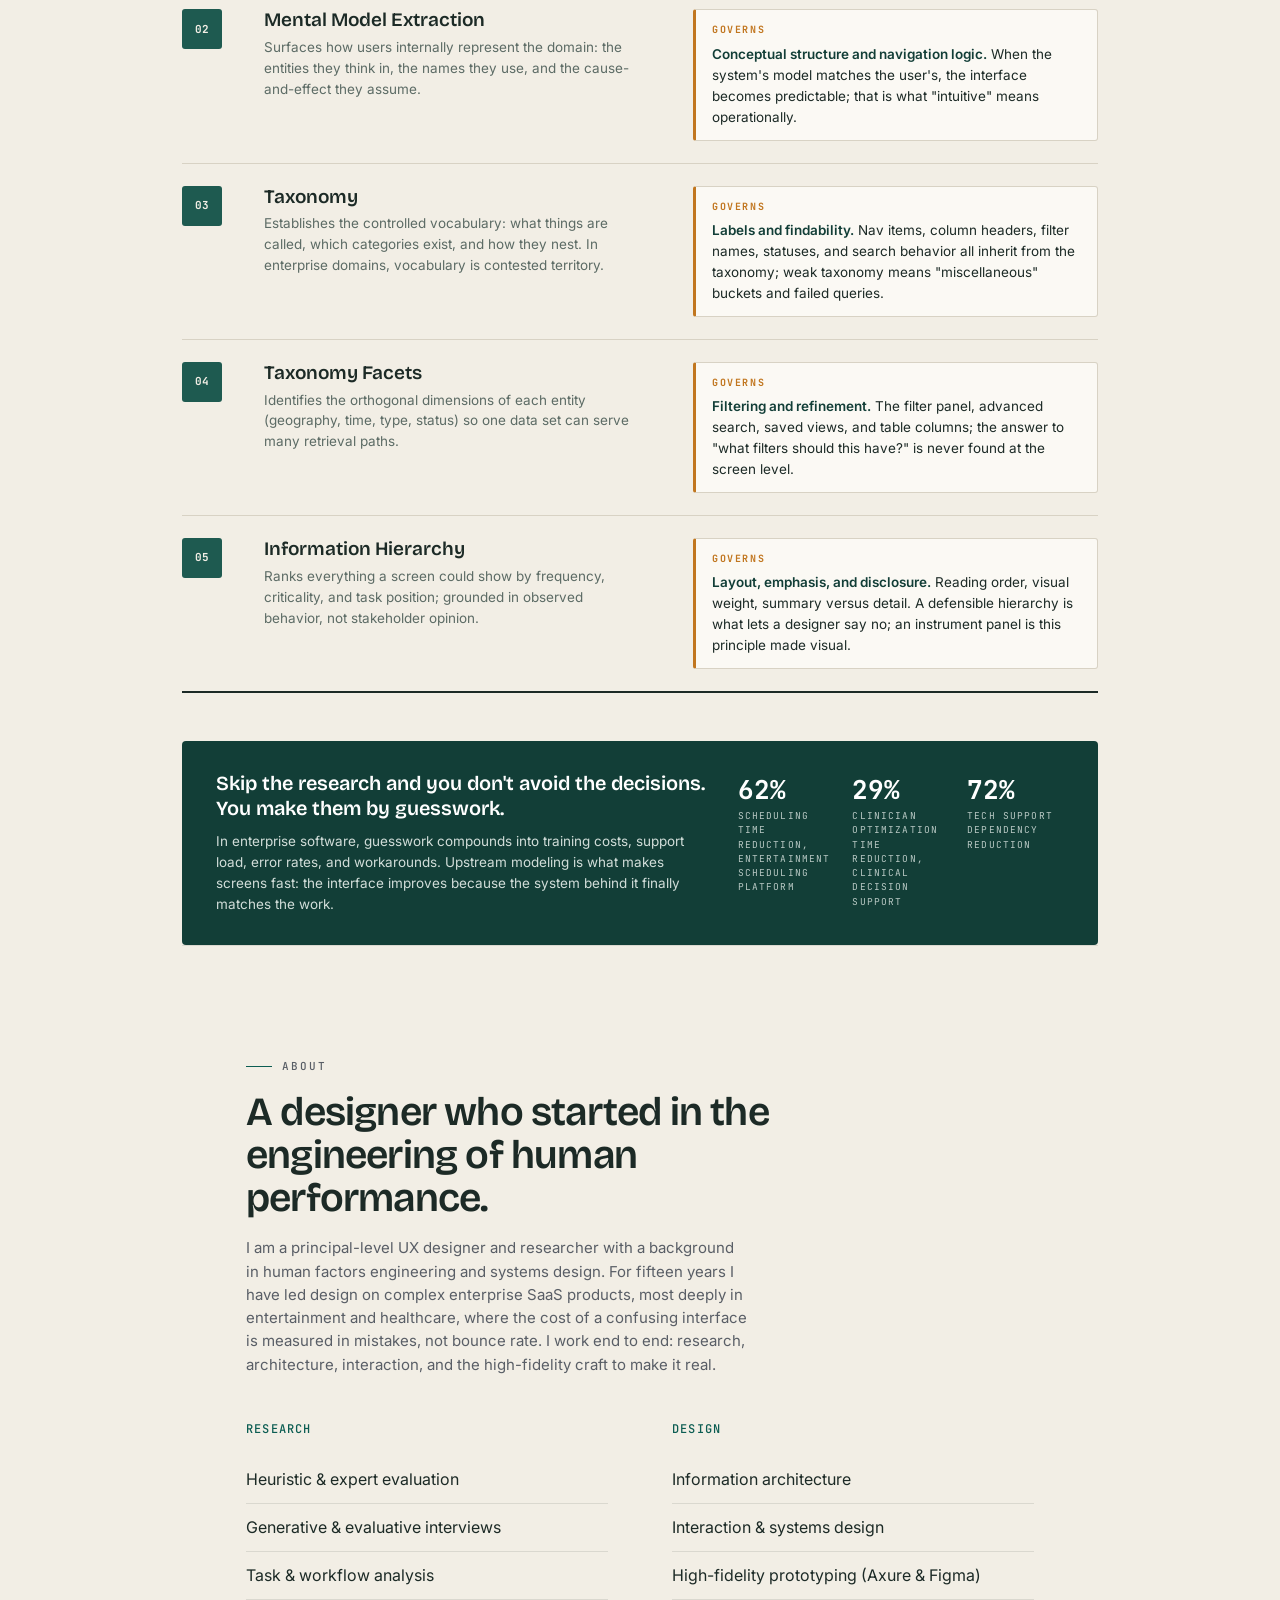
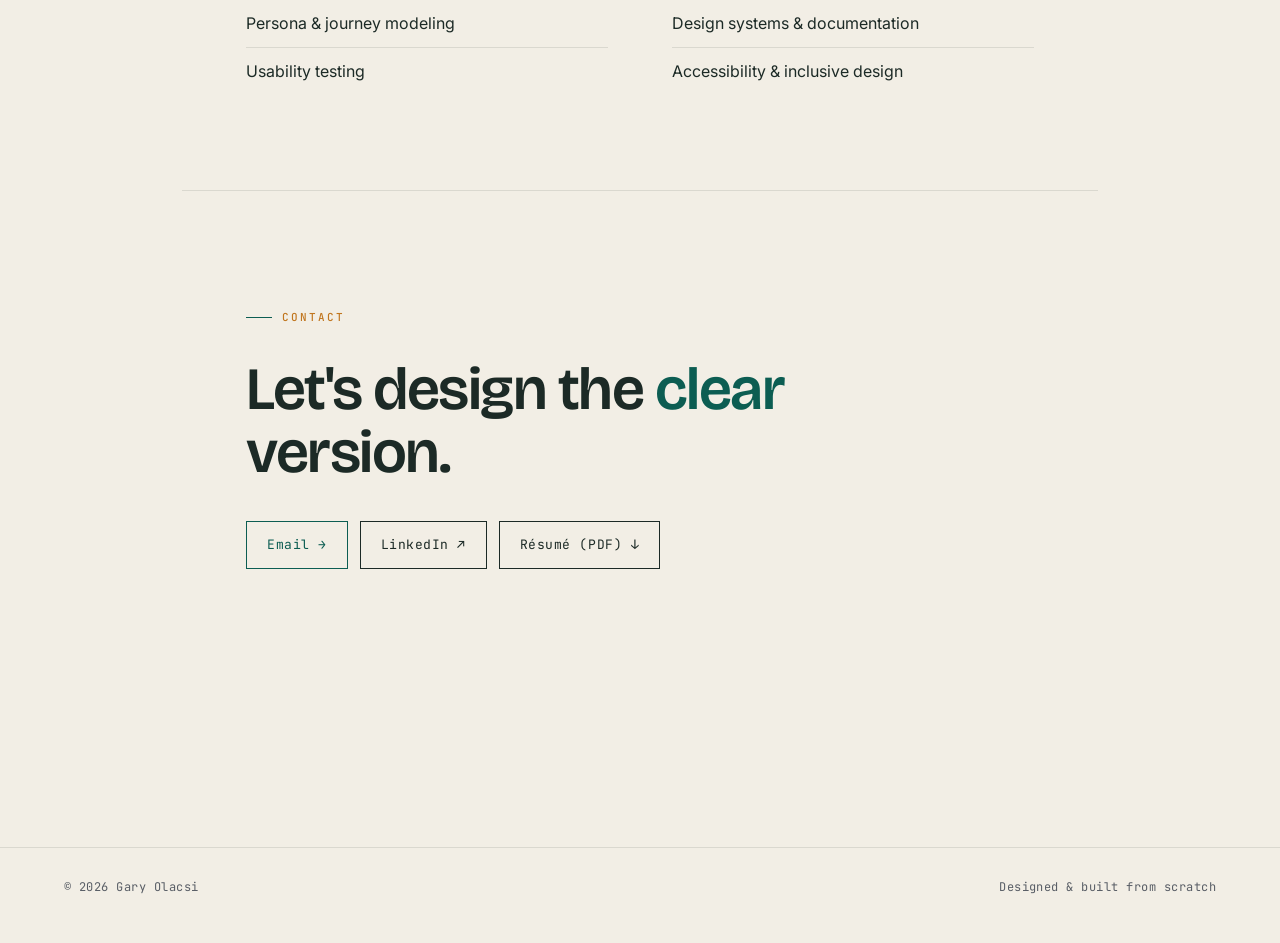
==== commit 7c5c5a8d: "Update index.html" ====
--- a/index.html
+++ b/index.html
@@ -79,8 +79,10 @@
                 Trillions of dollars of public spending, technically open but practically unreadable.
                 I reframed the platform around the questions real people bring to it (where did the
                 money go, and who decided) instead of the database it sits on top of.
+              <br>
               <p/>
-<h2>The solution: high-fidelity redesign</h2>
+              <br>
+              <h2>The solution: high-fidelity redesign</h2>
               
               <div class="shot">
                 <img src="images/usaspending-hero.png" alt="USASpending.gov redesign key screen" />
@@ -124,7 +126,7 @@
               <p class="case-summary">
                 The public record of the federal courts, locked behind a dated interface and
                 per-page fees. I redesigned the search and access experience so that finding a
-                case does not require already knowing how the courts file one.
+                case does not require already knowing how the courts file one.<br>
               </p>
 <h2>The solution: high-fidelity redesign</h2>
               <div class="shot">
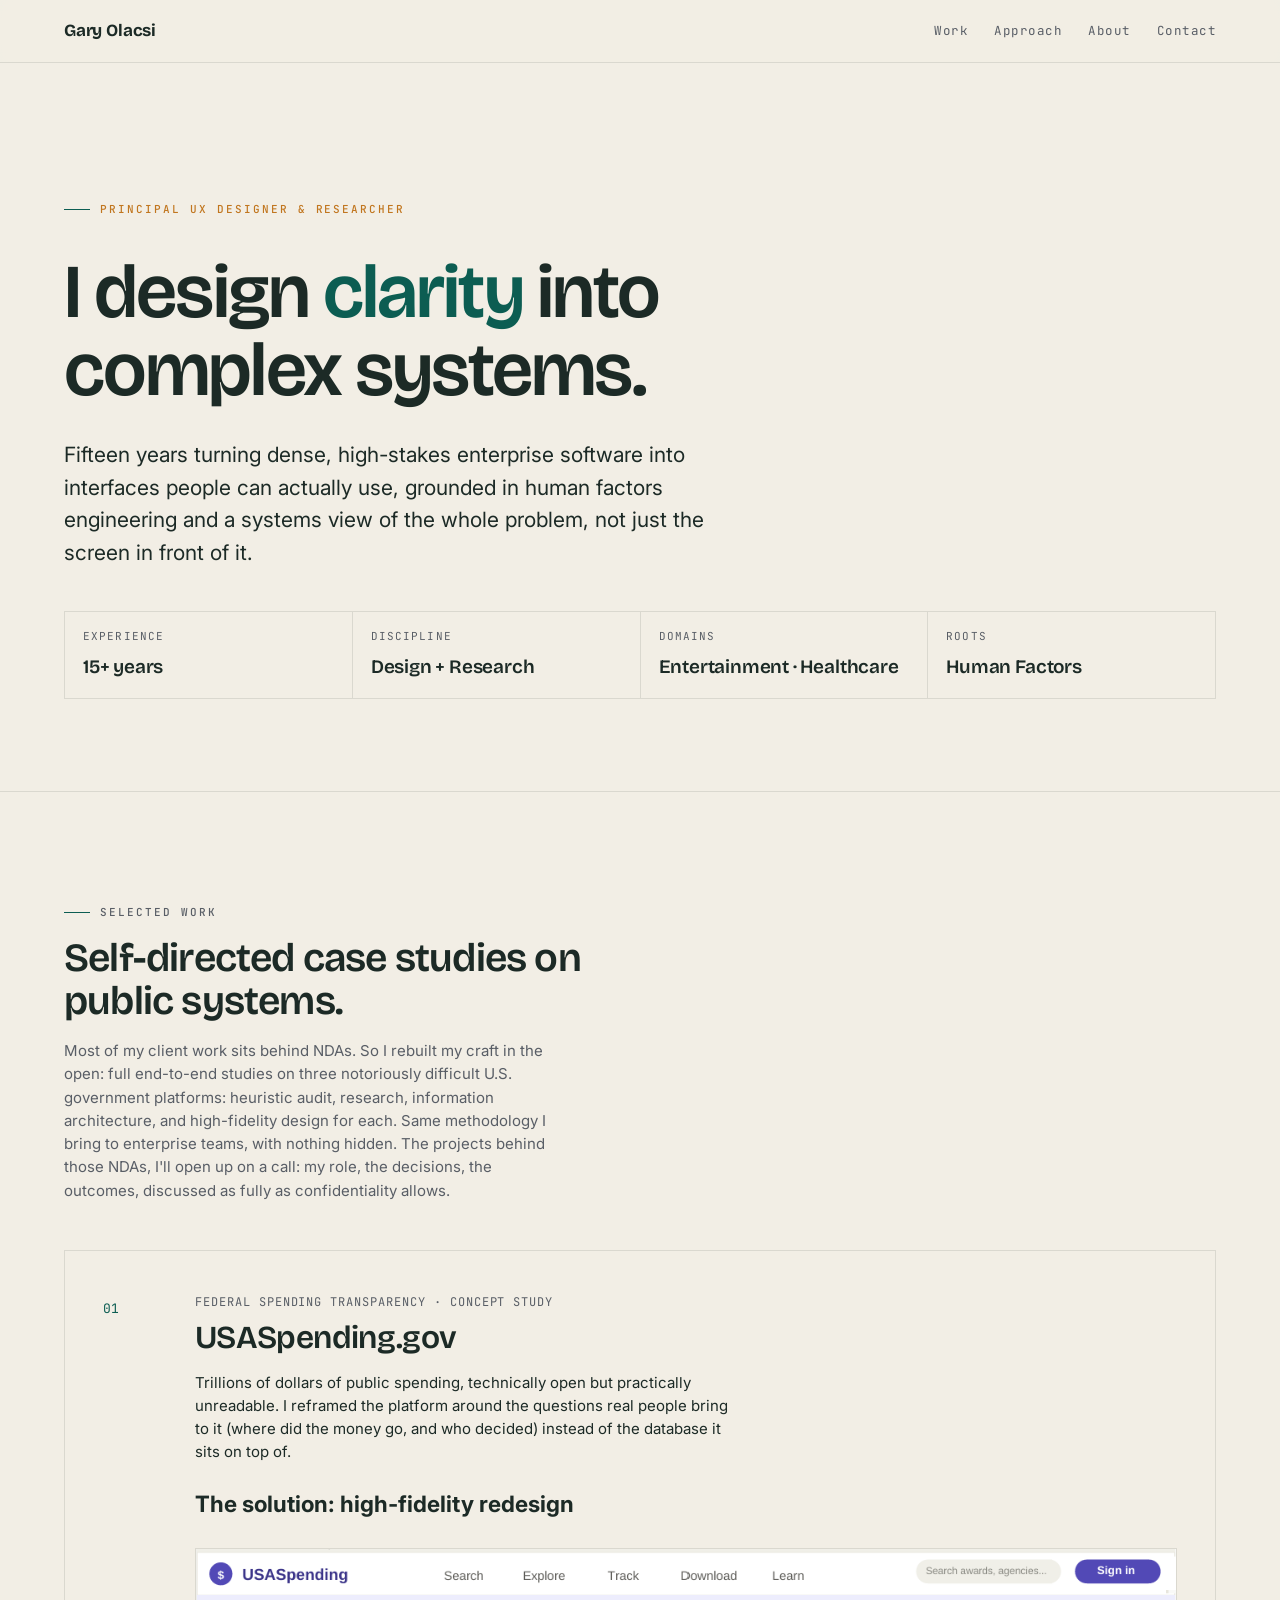
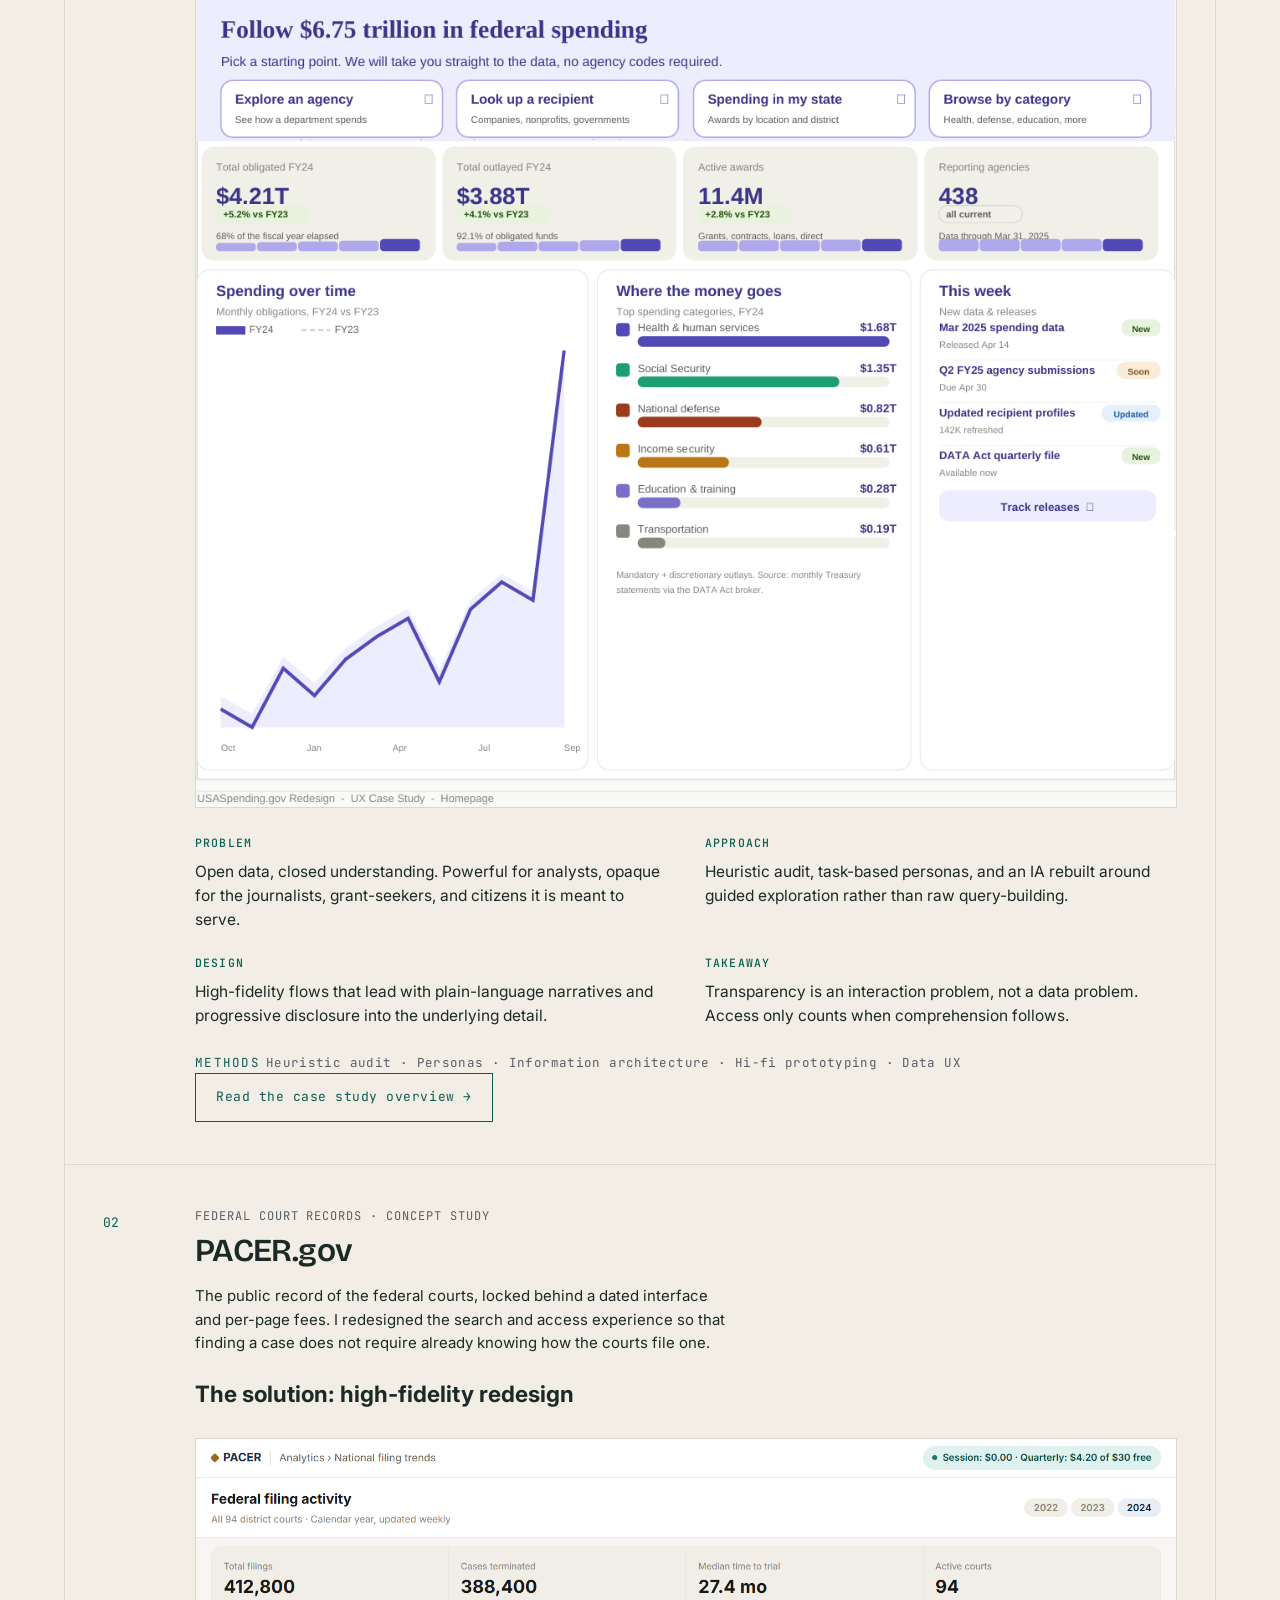
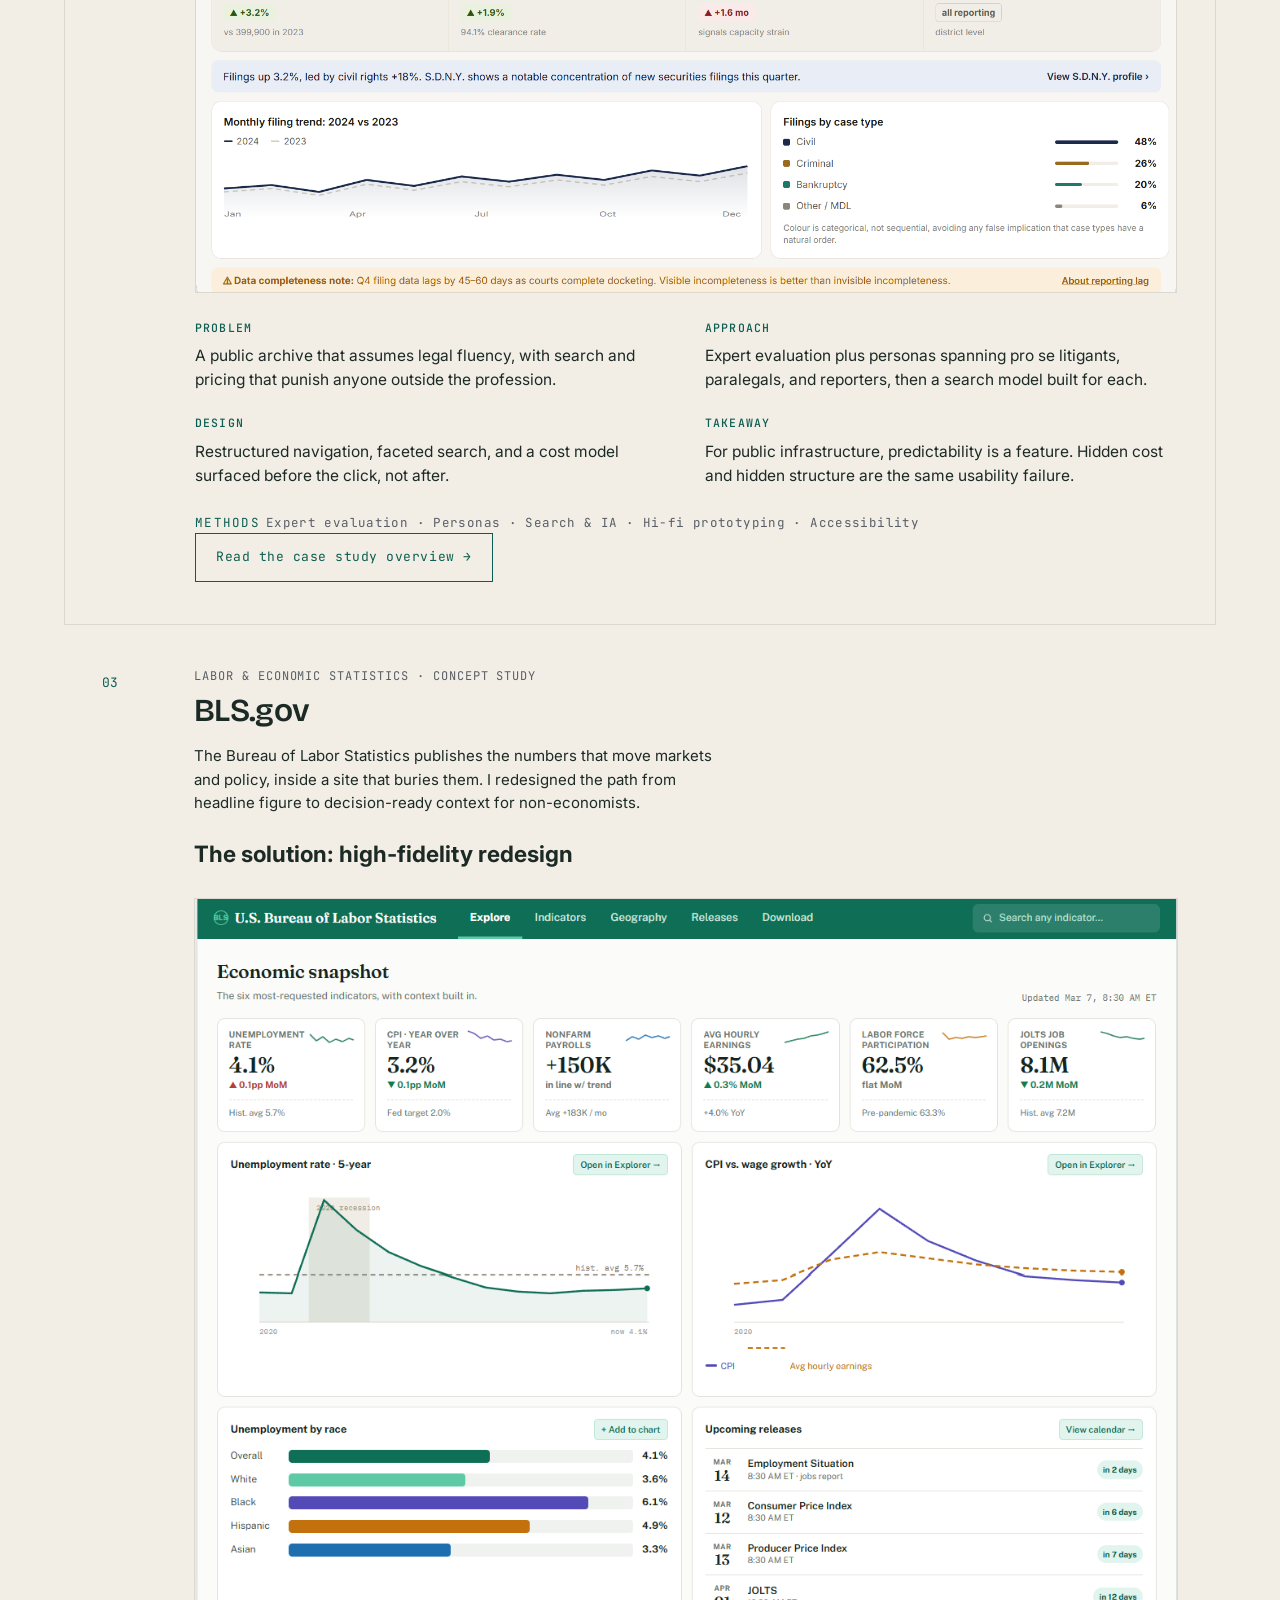
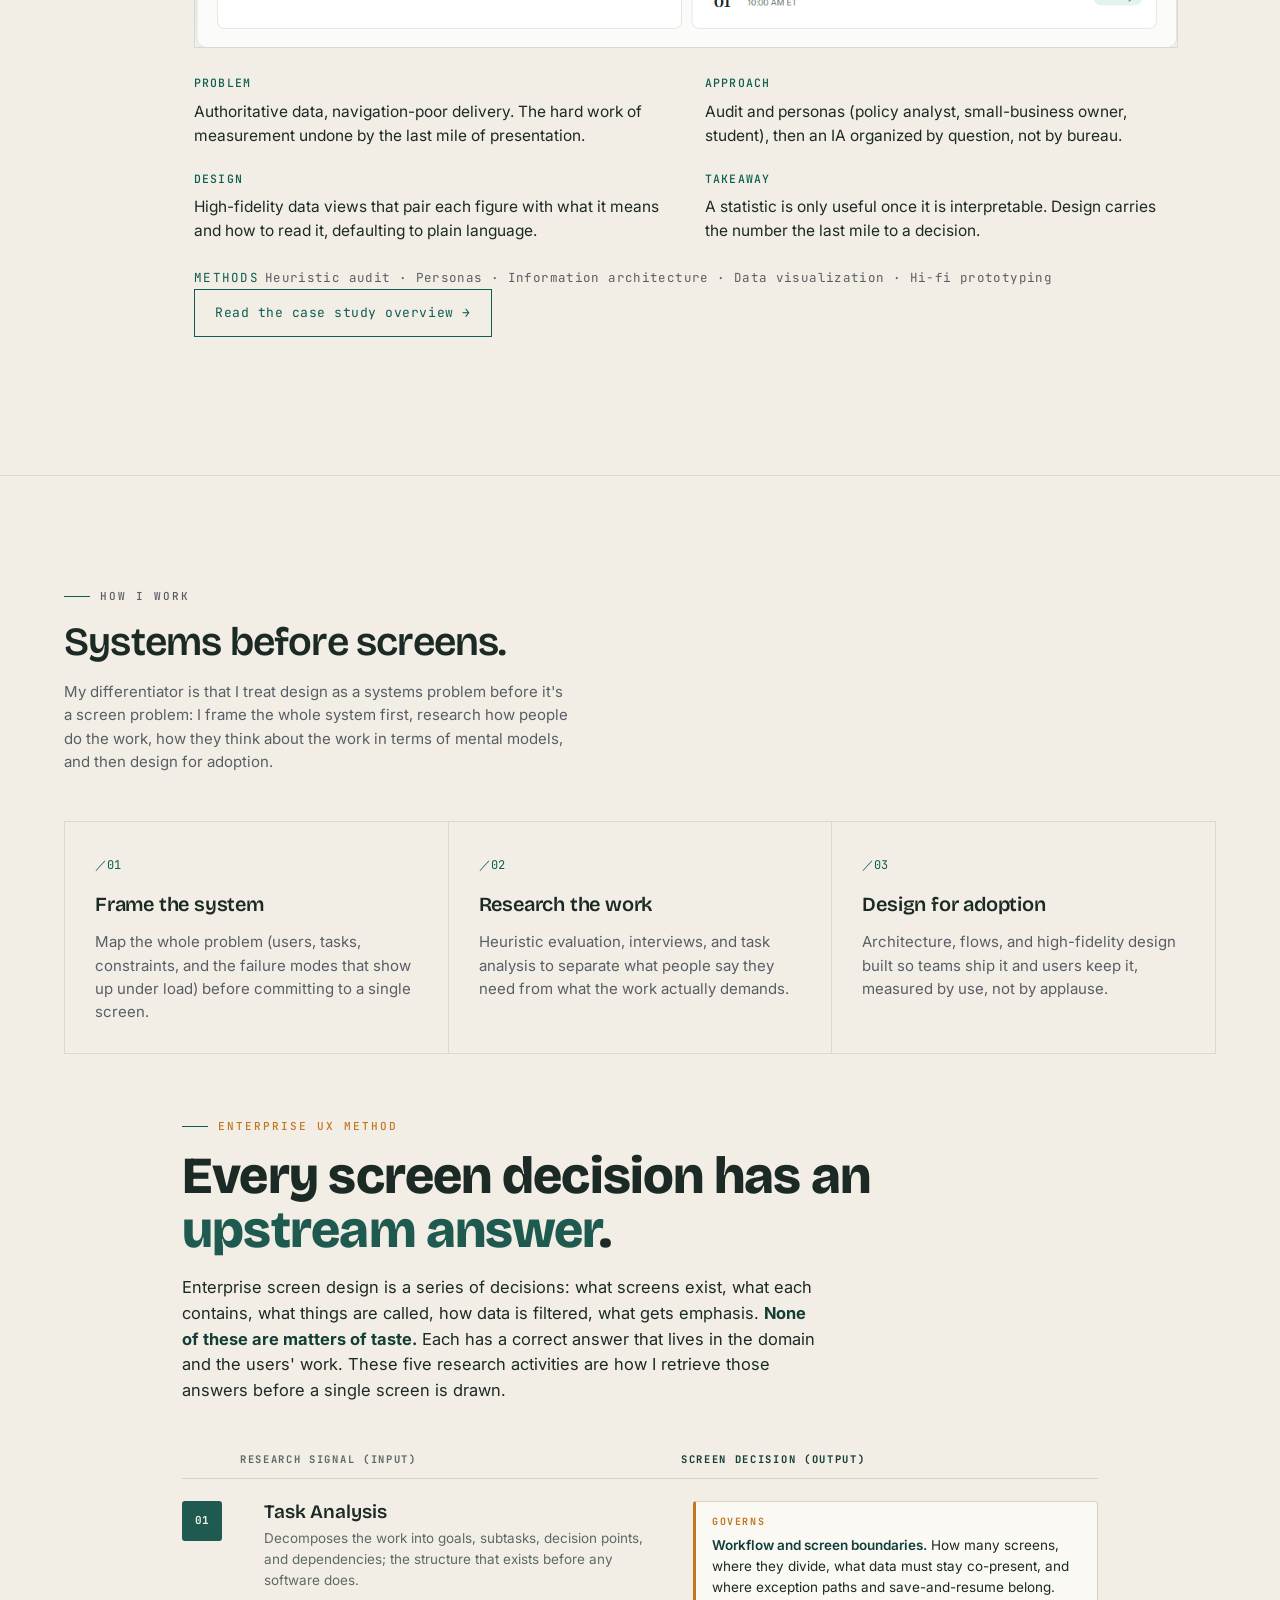
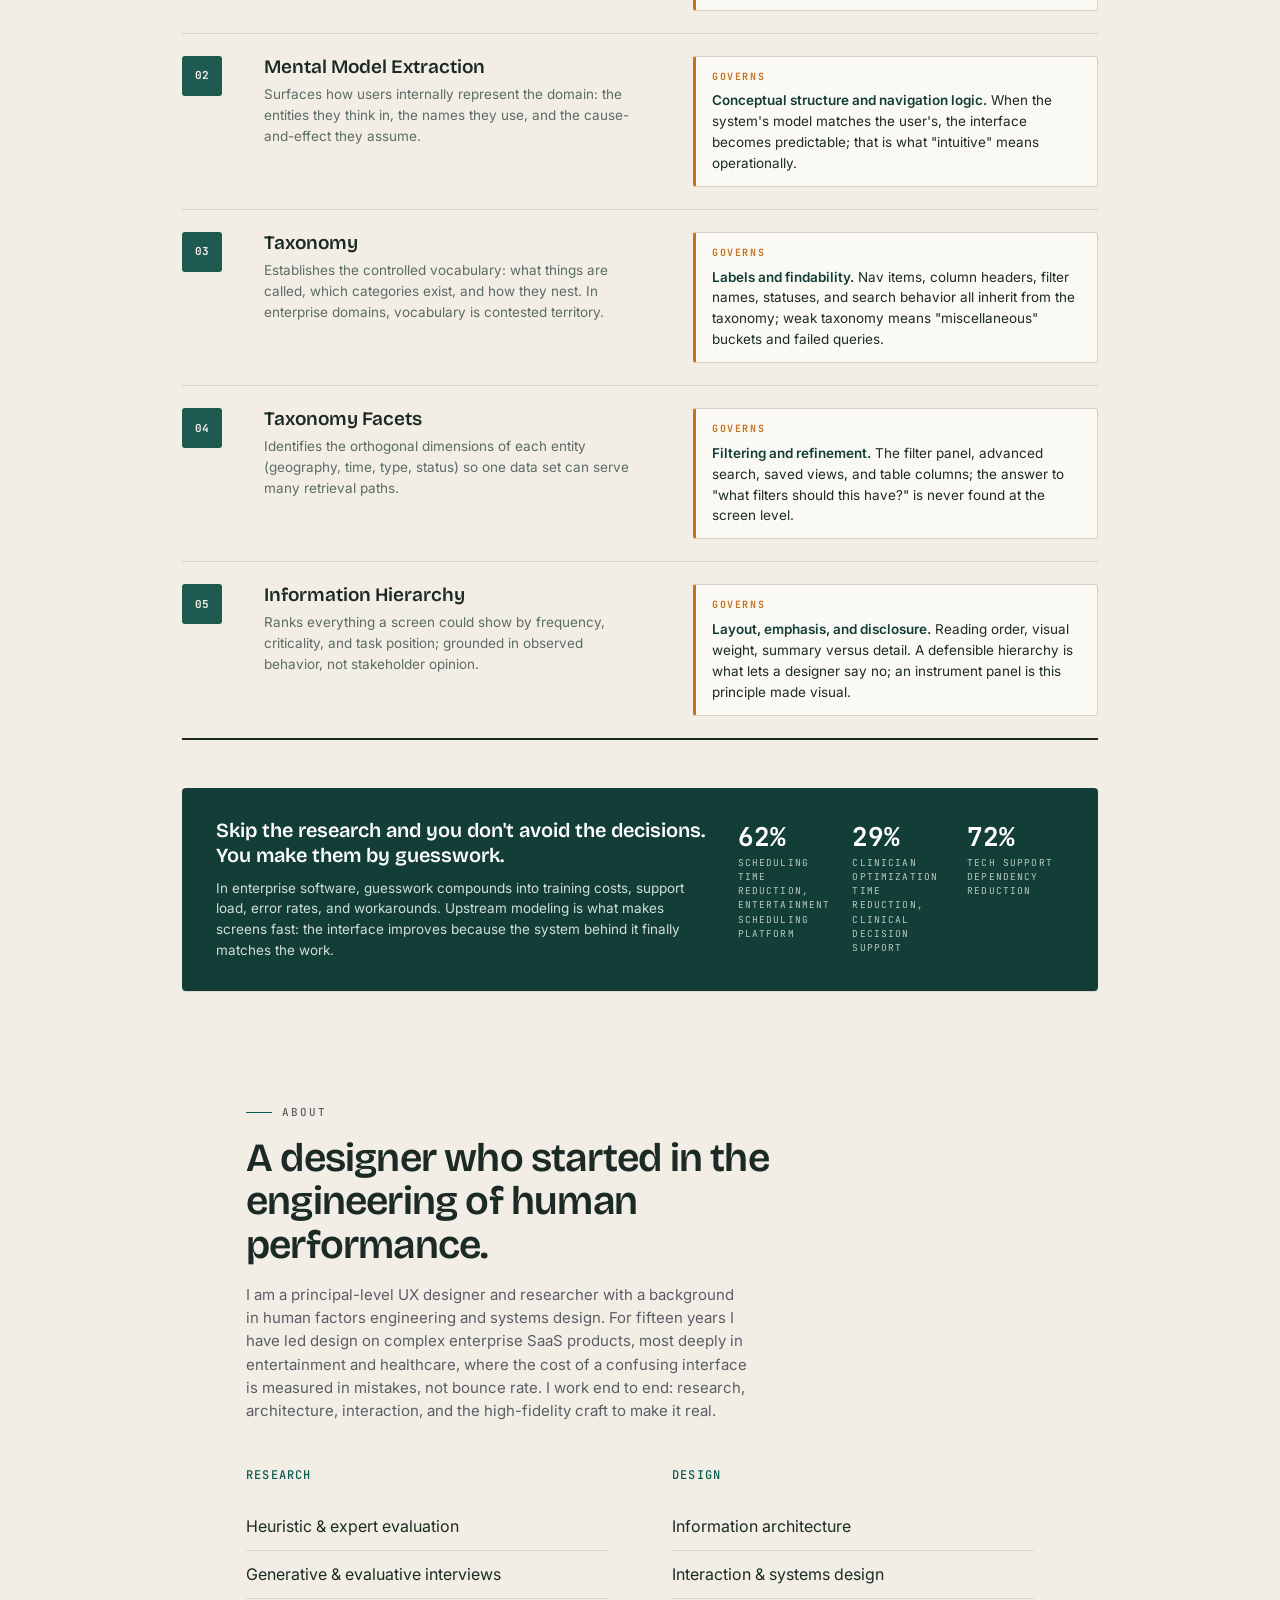
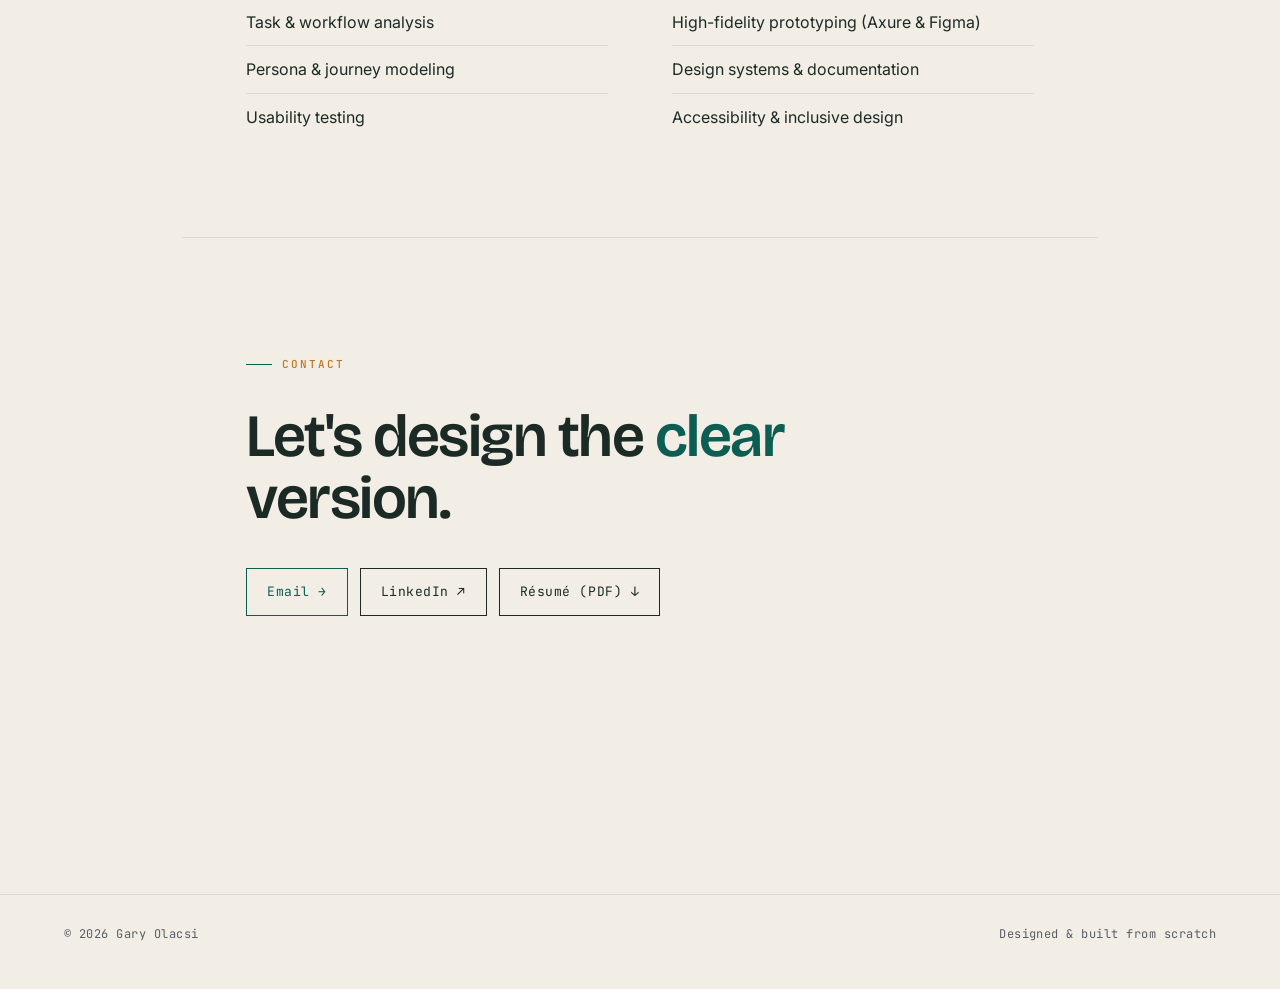
==== commit bfb5d3ed: "Update index.html" ====
--- a/index.html
+++ b/index.html
@@ -128,7 +128,8 @@
                 per-page fees. I redesigned the search and access experience so that finding a
                 case does not require already knowing how the courts file one.<br>
               </p>
-<h2>The solution: high-fidelity redesign</h2>
+              <br>
+              <h2>The solution: high-fidelity redesign</h2>
               <div class="shot">
                 <img src="images/pacer-hero.png" alt="Pacer.gov redesign key screen" />
               </div>
@@ -174,7 +175,8 @@
                 inside a site that buries them. I redesigned the path from headline figure to
                 decision-ready context for non-economists.
               </p>
-<h2>The solution: high-fidelity redesign</h2>
+              <br>
+              <h2>The solution: high-fidelity redesign</h2>
               <div class="shot">
                 <img src="images/bls-hero.png" alt="BLS.gov redesign key screen" />
               </div>
